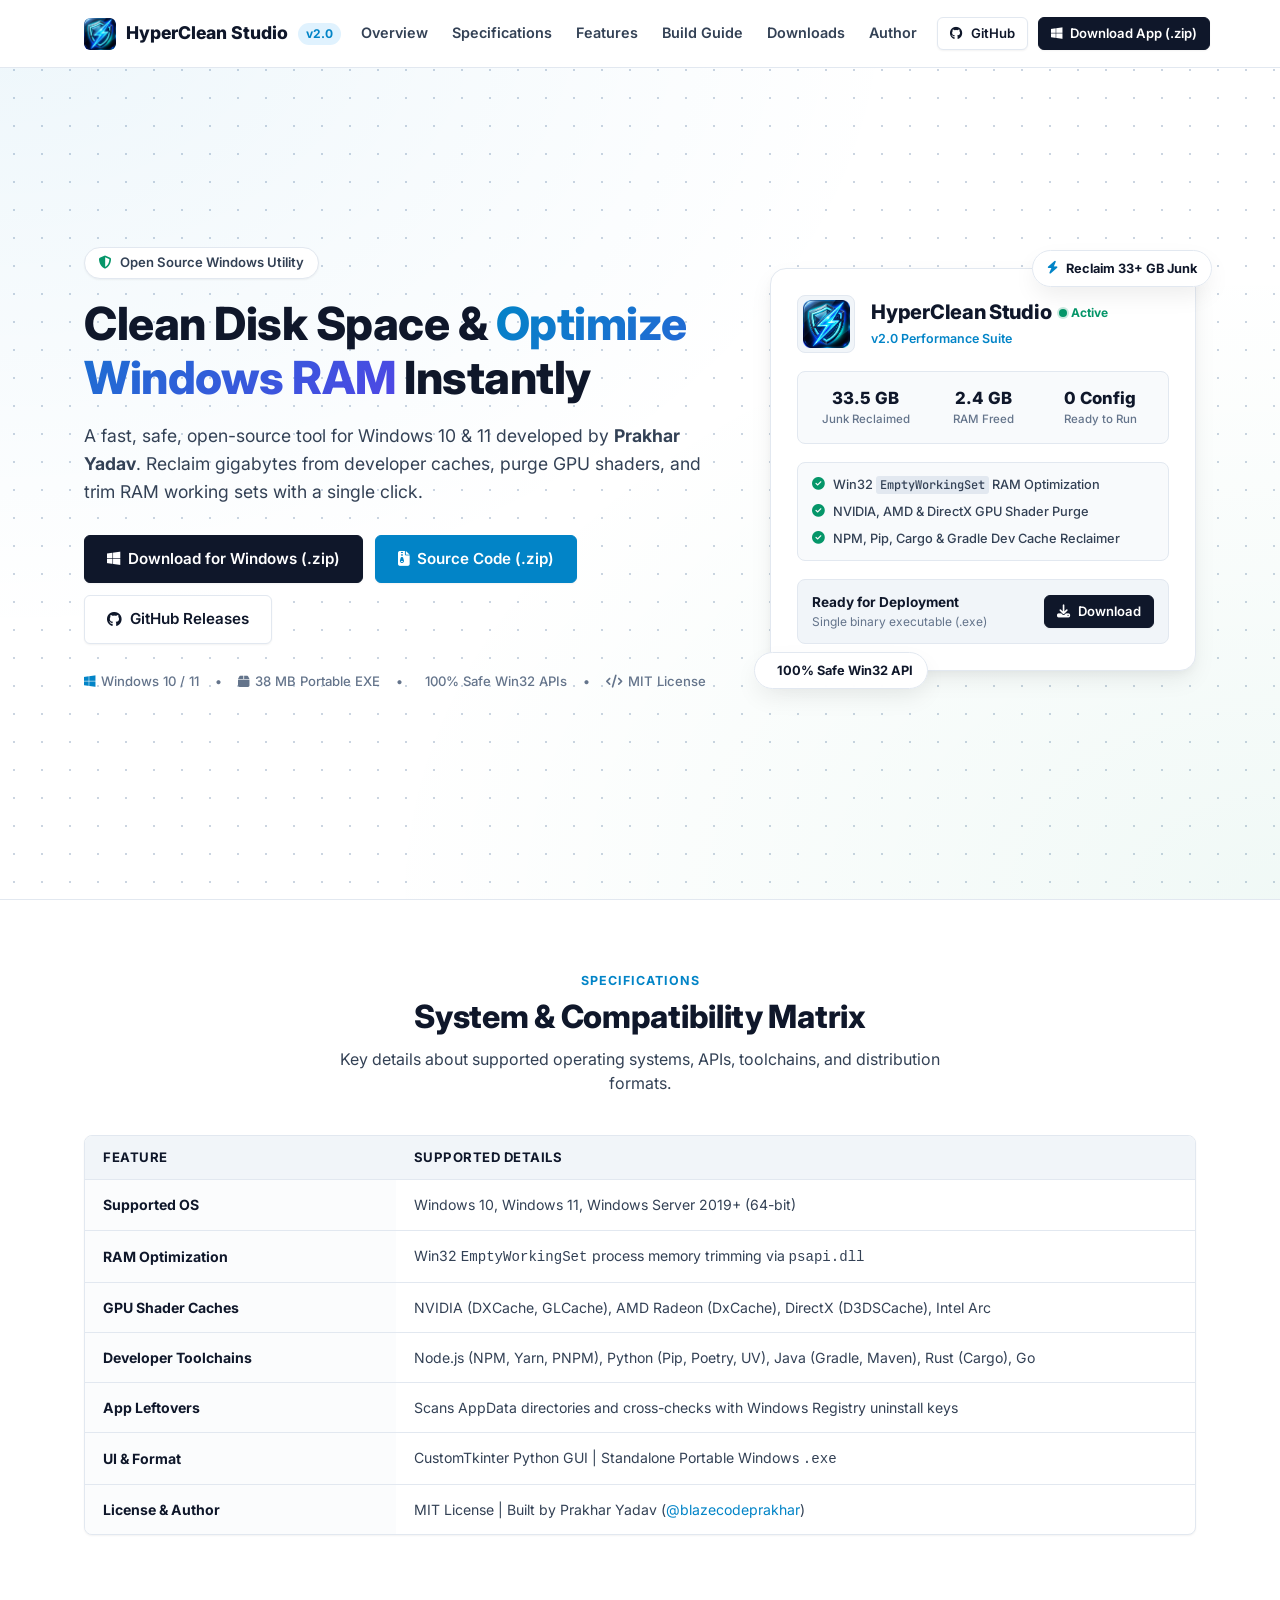
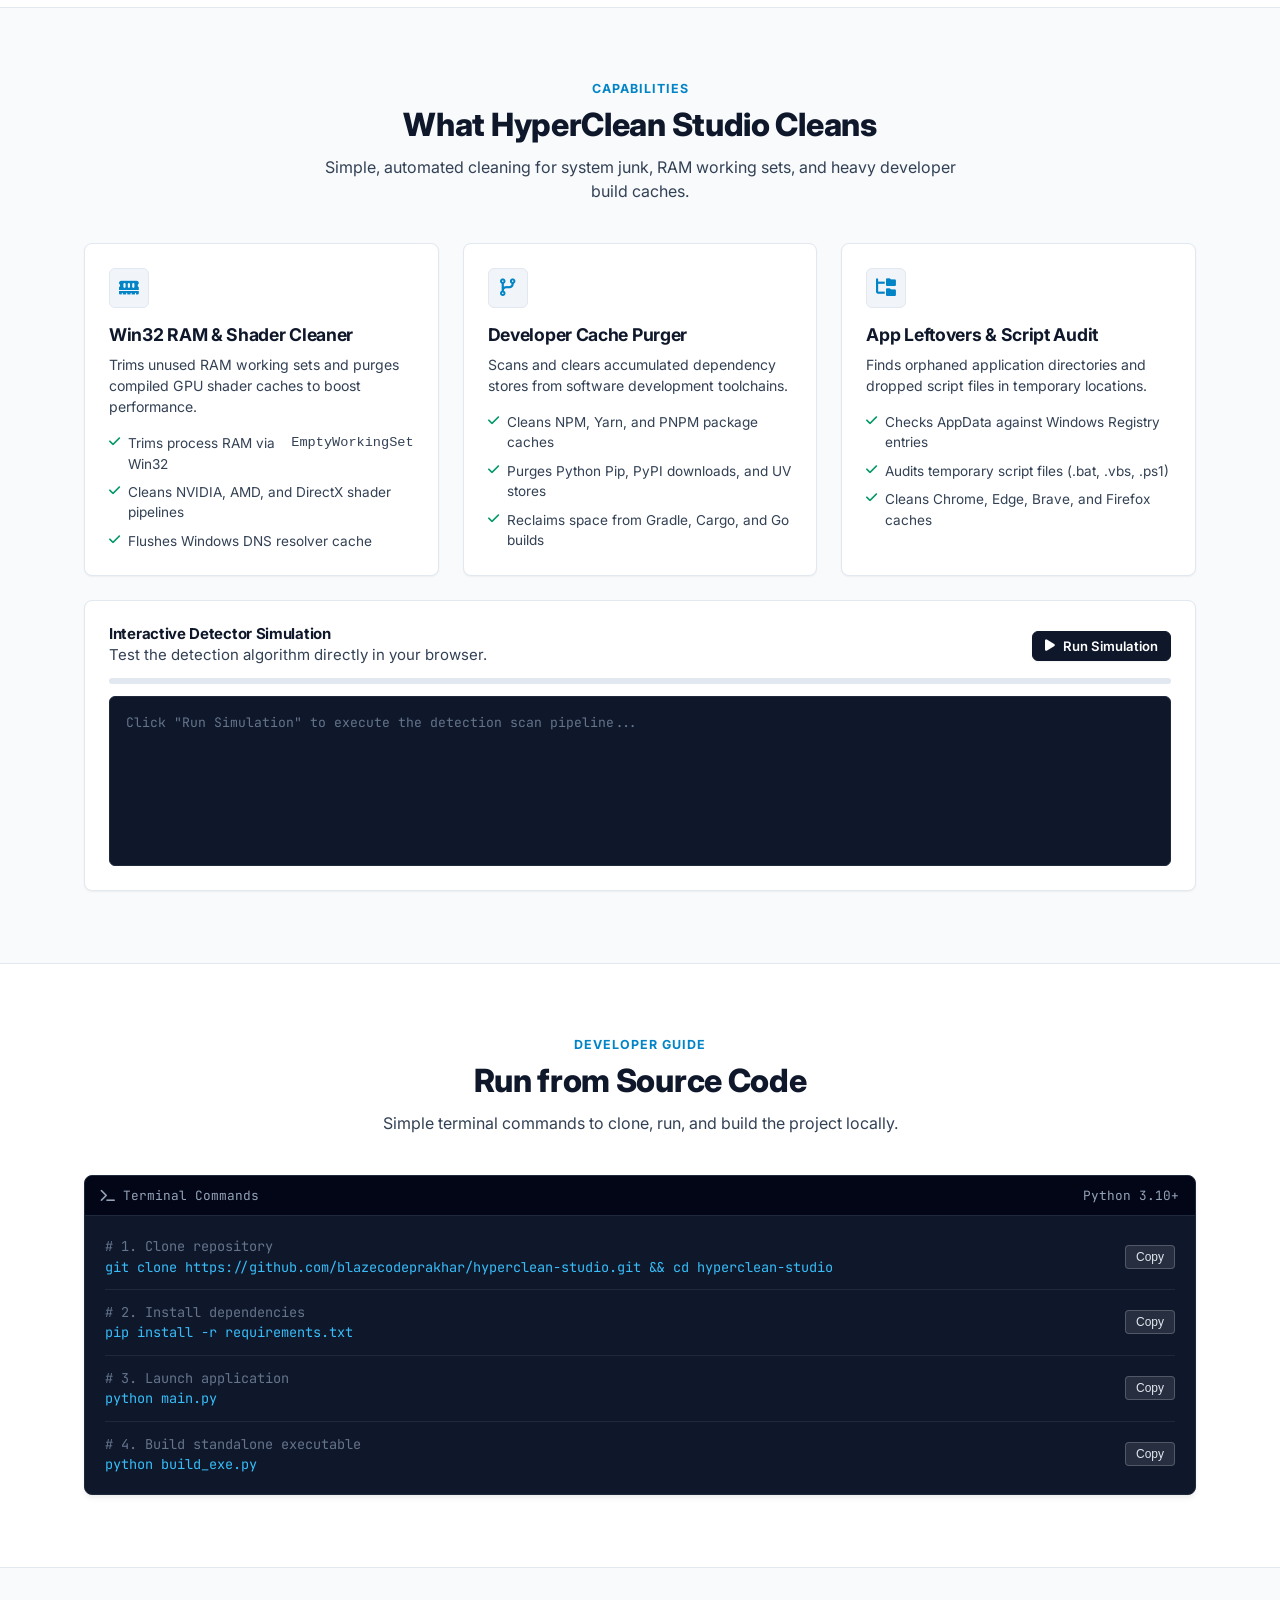
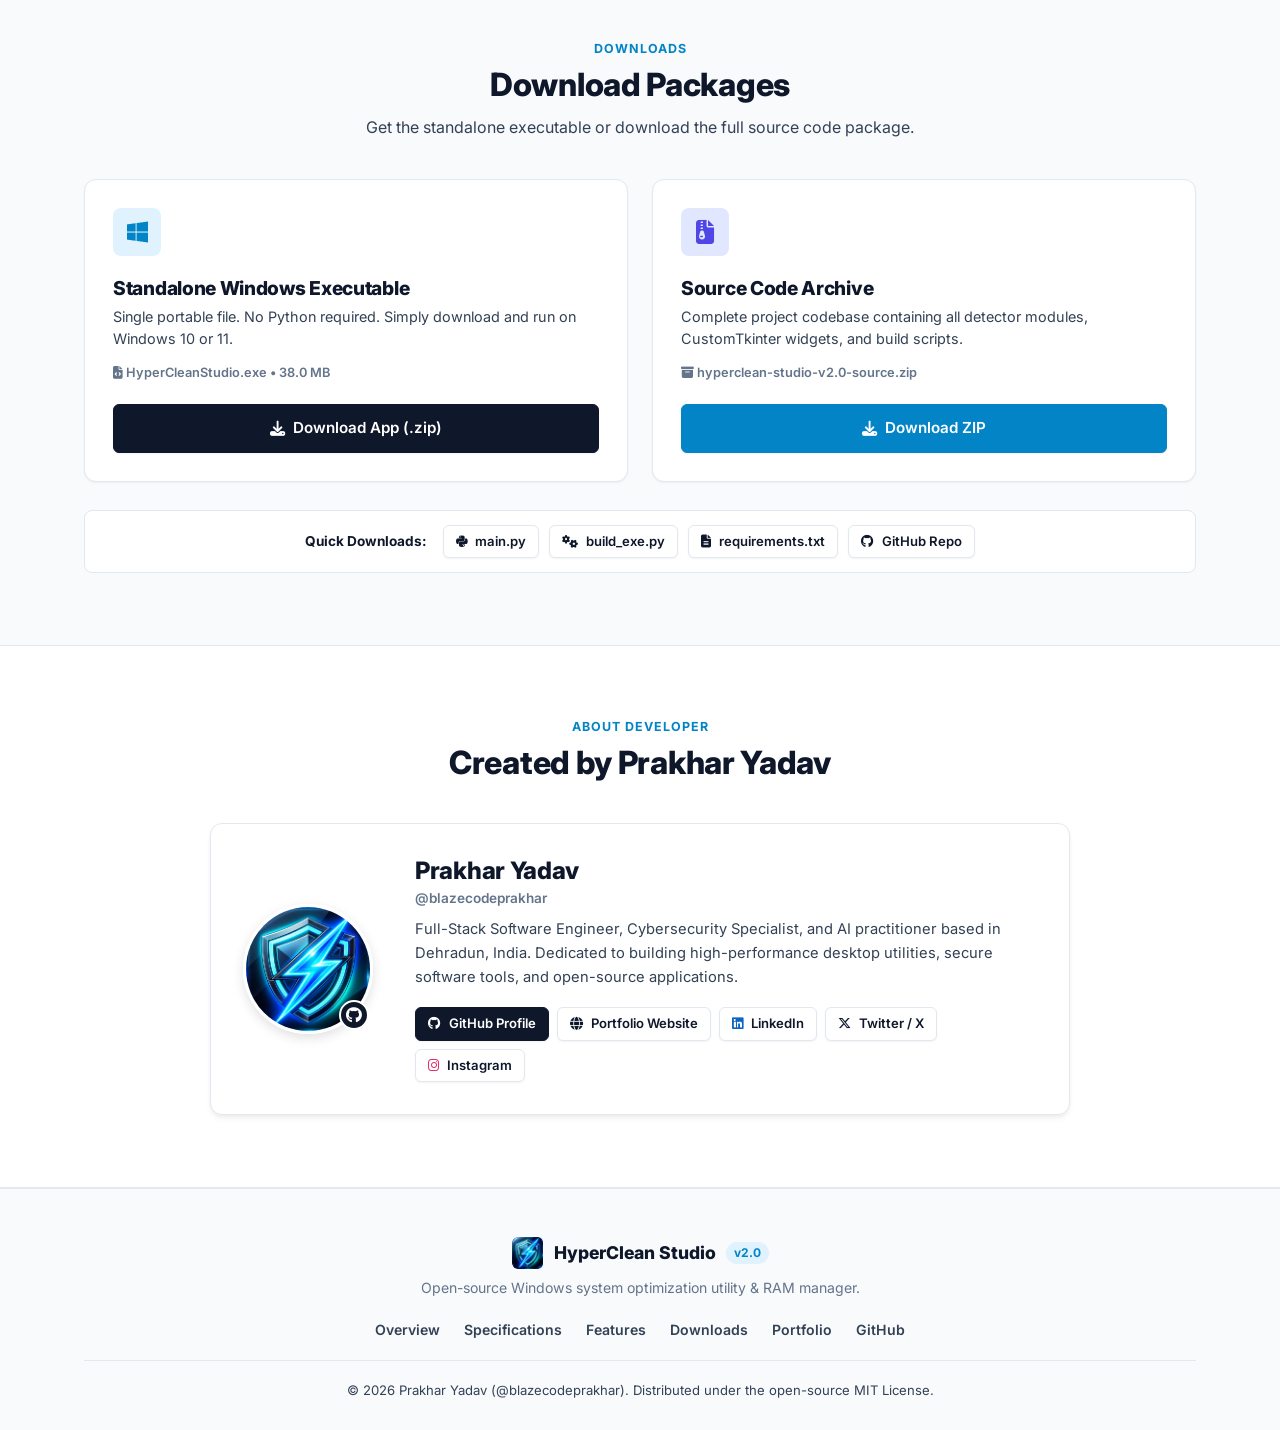
==== index.html @ 759f894e "fix: enable immediate download for all download buttons" ====
<!DOCTYPE html>
<html lang="en">
<head>
  <meta charset="UTF-8">
  <meta name="viewport" content="width=device-width, initial-scale=1.0">
  
  <!-- Primary SEO Tags -->
  <title>HyperClean Studio v2.0 | Free Open Source Windows Cleaner & RAM Optimizer</title>
  <meta name="title" content="HyperClean Studio v2.0 | Free Open Source Windows Cleaner & RAM Optimizer">
  <meta name="description" content="HyperClean Studio v2.0 is a free open-source Windows disk cleanup utility and RAM manager created by Prakhar Yadav (@blazecodeprakhar). Reclaim gigabytes from developer caches, purge GPU shader pipelines, and trim RAM working sets.">
  <meta name="keywords" content="hyperclean studio, windows cleaner, ram optimizer, disk cleanup, dev cache cleaner, npm cache clean, shader cache purge, win32 emptyworkingset, prakhar yadav, blazecodeprakhar, open source windows cleaner, customtkinter python, performance suite">
  <meta name="author" content="Prakhar Yadav (blazecodeprakhar)">
  <meta name="robots" content="index, follow, max-image-preview:large, max-snippet:-1, max-video-preview:-1">
  <link rel="canonical" href="https://blazecodeprakhar.github.io/hyperclean-studio/">

  <!-- Open Graph / Social Sharing -->
  <meta property="og:type" content="website">
  <meta property="og:url" content="https://blazecodeprakhar.github.io/hyperclean-studio/">
  <meta property="og:title" content="HyperClean Studio v2.0 | Free Open Source Windows Cleaner & RAM Optimizer">
  <meta property="og:description" content="Reclaim gigabytes of disk space from developer caches, purge GPU shader pipelines, and trim Windows RAM working sets instantly with HyperClean Studio by Prakhar Yadav.">
  <meta property="og:image" content="app_icon.png">
  <meta property="og:site_name" content="HyperClean Studio">

  <!-- Twitter / X Meta Tags -->
  <meta name="twitter:card" content="summary_large_image">
  <meta name="twitter:url" content="https://blazecodeprakhar.github.io/hyperclean-studio/">
  <meta name="twitter:title" content="HyperClean Studio v2.0 | Free Open Source Windows Cleaner & RAM Optimizer">
  <meta name="twitter:description" content="Reclaim gigabytes of disk space from developer caches, purge GPU shader pipelines, and trim Windows RAM working sets instantly.">
  <meta name="twitter:image" content="app_icon.png">
  <meta name="twitter:creator" content="@iitzprakhar">

  <!-- Favicon -->
  <link rel="icon" type="image/png" href="app_icon.png">
  <link rel="apple-touch-icon" href="app_icon.png">
  
  <!-- Typography & Icons -->
  <link rel="stylesheet" href="styles.css">
  <link rel="stylesheet" href="https://cdnjs.cloudflare.com/ajax/libs/font-awesome/6.4.0/css/all.min.css">

  <!-- Schema.org JSON-LD Structured Data for Google Rich Snippets -->
  <script type="application/ld+json">
  {
    "@context": "https://schema.org",
    "@type": "SoftwareApplication",
    "name": "HyperClean Studio",
    "operatingSystem": "Windows 10, Windows 11",
    "applicationCategory": "UtilitiesApplication",
    "softwareVersion": "2.0",
    "description": "HyperClean Studio v2.0 is an open-source Windows disk cleaner and RAM manager created by Prakhar Yadav (blazecodeprakhar). Reclaim disk space from developer caches, RAM working sets, GPU shader pipelines, and leftover files.",
    "offers": {
      "@type": "Offer",
      "price": "0.00",
      "priceCurrency": "USD"
    },
    "author": {
      "@type": "Person",
      "name": "Prakhar Yadav",
      "alternateName": "blazecodeprakhar",
      "url": "https://blazecodeprakhar.netlify.app",
      "sameAs": [
        "https://github.com/blazecodeprakhar",
        "https://www.linkedin.com/in/prakhar-yadav096/",
        "https://x.com/iitzprakhar"
      ]
    },
    "downloadUrl": "https://github.com/blazecodeprakhar/hyperclean-studio",
    "license": "https://opensource.org/licenses/MIT"
  }
  </script>
</head>
<body>

  <!-- Navigation Bar -->
  <header class="navbar">
    <div class="container navbar-container">
      <a href="#" class="brand-logo" aria-label="HyperClean Studio Homepage">
        <img src="app_icon.png" alt="HyperClean Icon" class="brand-icon-img">
        <span class="brand-title">HyperClean Studio</span>
        <span class="brand-version">v2.0</span>
      </a>

      <nav class="nav-menu">
        <ul class="nav-links">
          <li><a href="#overview">Overview</a></li>
          <li><a href="#specifications">Specifications</a></li>
          <li><a href="#features">Features</a></li>
          <li><a href="#cli">Build Guide</a></li>
          <li><a href="#downloads">Downloads</a></li>
          <li><a href="#author">Author</a></li>
        </ul>
      </nav>

      <div class="nav-actions">
        <a href="https://github.com/blazecodeprakhar/hyperclean-studio" target="_blank" class="btn btn-secondary btn-sm" aria-label="View on GitHub">
          <i class="fa-brands fa-github"></i> GitHub
        </a>
        <a href="HyperCleanStudio-v2.0.zip" download="HyperCleanStudio-v2.0.zip" class="btn btn-primary btn-sm download-exe-trigger" aria-label="Download Windows Executable ZIP">
          <i class="fa-brands fa-windows"></i> Download App (.zip)
        </a>
      </div>
    </div>
  </header>

  <!-- Full Screen Hero Section -->
  <main>
    <section class="hero" id="overview">
      <div class="container">
        <div class="hero-grid">
          <!-- Hero Content -->
          <div class="hero-content">
            <div class="hero-badge">
              <i class="fa-solid fa-shield-halved" style="color: var(--accent-emerald);"></i> Open Source Windows Utility
            </div>

            <h1 class="hero-title">
              Clean Disk Space & <span class="gradient-text">Optimize Windows RAM</span> Instantly
            </h1>

            <p class="hero-subtitle">
              A fast, safe, open-source tool for Windows 10 & 11 developed by <strong>Prakhar Yadav</strong>. Reclaim gigabytes from developer caches, purge GPU shaders, and trim RAM working sets with a single click.
            </p>

            <!-- Download Action Buttons -->
            <div class="hero-actions">
              <a href="HyperCleanStudio-v2.0.zip" download="HyperCleanStudio-v2.0.zip" class="btn btn-primary btn-lg download-exe-trigger" aria-label="Download Windows App Package ZIP">
                <i class="fa-brands fa-windows"></i> Download for Windows (.zip)
              </a>

              <a href="hyperclean-studio-v2.0-source.zip" download="hyperclean-studio-v2.0-source.zip" class="btn btn-blue btn-lg download-zip-trigger" aria-label="Download Source Code ZIP">
                <i class="fa-solid fa-file-zipper"></i> Source Code (.zip)
              </a>

              <a href="https://github.com/blazecodeprakhar/hyperclean-studio/releases" target="_blank" class="btn btn-secondary btn-lg" aria-label="GitHub Releases">
                <i class="fa-brands fa-github"></i> GitHub Releases
              </a>
            </div>

            <!-- Specs Summary -->
            <div class="hero-specs-row">
              <span><i class="fa-brands fa-windows" style="color: var(--accent-blue);"></i> Windows 10 / 11</span>
              <span>•</span>
              <span><i class="fa-solid fa-box"></i> 38 MB Portable EXE</span>
              <span>•</span>
              <span><i class="fa-solid fa-shield-check" style="color: var(--accent-emerald);"></i> 100% Safe Win32 APIs</span>
              <span>•</span>
              <span><i class="fa-solid fa-code"></i> MIT License</span>
            </div>
          </div>

          <!-- Hero App Card Showcase -->
          <div class="hero-visual">
            <div class="hero-card-wrapper">
              <!-- Floating Badges -->
              <div class="hero-floating-badge float-1">
                <i class="fa-solid fa-bolt" style="color: var(--accent-blue);"></i> Reclaim 33+ GB Junk
              </div>
              <div class="hero-floating-badge float-2">
                <i class="fa-solid fa-shield-check" style="color: var(--accent-emerald);"></i> 100% Safe Win32 API
              </div>

              <div class="hero-card">
                <div class="hero-card-top">
                  <img src="app_icon.png" alt="HyperClean Studio App Logo" class="hero-app-icon">
                  <div>
                    <div style="display: flex; align-items: center; gap: 8px;">
                      <h3 class="hero-app-name">HyperClean Studio</h3>
                      <span class="hero-app-status"><span class="status-dot"></span> Active</span>
                    </div>
                    <span class="hero-app-version">v2.0 Performance Suite</span>
                  </div>
                </div>

                <div class="hero-stats-grid">
                  <div class="stat-box">
                    <span class="stat-num">33.5 GB</span>
                    <span class="stat-lbl">Junk Reclaimed</span>
                  </div>
                  <div class="stat-box">
                    <span class="stat-num">2.4 GB</span>
                    <span class="stat-lbl">RAM Freed</span>
                  </div>
                  <div class="stat-box">
                    <span class="stat-num">0 Config</span>
                    <span class="stat-lbl">Ready to Run</span>
                  </div>
                </div>

                <div class="hero-card-features">
                  <div class="card-feat-item">
                    <i class="fa-solid fa-circle-check" style="color: var(--accent-emerald);"></i>
                    <span>Win32 <code>EmptyWorkingSet</code> RAM Optimization</span>
                  </div>
                  <div class="card-feat-item">
                    <i class="fa-solid fa-circle-check" style="color: var(--accent-emerald);"></i>
                    <span>NVIDIA, AMD & DirectX GPU Shader Purge</span>
                  </div>
                  <div class="card-feat-item">
                    <i class="fa-solid fa-circle-check" style="color: var(--accent-emerald);"></i>
                    <span>NPM, Pip, Cargo & Gradle Dev Cache Reclaimer</span>
                  </div>
                </div>

                <div class="hero-card-download">
                  <div>
                    <strong>Ready for Deployment</strong>
                    <p>Single binary executable (.exe)</p>
                  </div>
                  <a href="HyperCleanStudio-v2.0.zip" download="HyperCleanStudio-v2.0.zip" class="btn btn-primary btn-sm download-exe-trigger" aria-label="Download Executable ZIP">
                    <i class="fa-solid fa-download"></i> Download
                  </a>
                </div>
              </div>
            </div>
          </div>
        </div>
      </div>
    </section>

    <!-- Technical Specifications -->
    <section class="section" id="specifications">
      <div class="container">
        <div class="section-header text-center">
          <span class="section-tag">SPECIFICATIONS</span>
          <h2 class="section-title">System & Compatibility Matrix</h2>
          <p class="section-desc">Key details about supported operating systems, APIs, toolchains, and distribution formats.</p>
        </div>

        <div class="spec-table-box">
          <table class="spec-table">
            <thead>
              <tr>
                <th scope="col">Feature</th>
                <th scope="col">Supported Details</th>
              </tr>
            </thead>
            <tbody>
              <tr>
                <td>Supported OS</td>
                <td>Windows 10, Windows 11, Windows Server 2019+ (64-bit)</td>
              </tr>
              <tr>
                <td>RAM Optimization</td>
                <td>Win32 <code>EmptyWorkingSet</code> process memory trimming via <code>psapi.dll</code></td>
              </tr>
              <tr>
                <td>GPU Shader Caches</td>
                <td>NVIDIA (DXCache, GLCache), AMD Radeon (DxCache), DirectX (D3DSCache), Intel Arc</td>
              </tr>
              <tr>
                <td>Developer Toolchains</td>
                <td>Node.js (NPM, Yarn, PNPM), Python (Pip, Poetry, UV), Java (Gradle, Maven), Rust (Cargo), Go</td>
              </tr>
              <tr>
                <td>App Leftovers</td>
                <td>Scans AppData directories and cross-checks with Windows Registry uninstall keys</td>
              </tr>
              <tr>
                <td>UI & Format</td>
                <td>CustomTkinter Python GUI | Standalone Portable Windows <code>.exe</code></td>
              </tr>
              <tr>
                <td>License & Author</td>
                <td>MIT License | Built by Prakhar Yadav (<a href="https://github.com/blazecodeprakhar" target="_blank" style="color: var(--accent-blue);">@blazecodeprakhar</a>)</td>
              </tr>
            </tbody>
          </table>
        </div>
      </div>
    </section>

    <!-- Features Grid Section -->
    <section class="section section-alt" id="features">
      <div class="container">
        <div class="section-header text-center">
          <span class="section-tag">CAPABILITIES</span>
          <h2 class="section-title">What HyperClean Studio Cleans</h2>
          <p class="section-desc">Simple, automated cleaning for system junk, RAM working sets, and heavy developer build caches.</p>
        </div>

        <div class="features-grid">
          <!-- Feature 1 -->
          <article class="feature-card">
            <div class="feature-icon"><i class="fa-solid fa-memory"></i></div>
            <h3>Win32 RAM & Shader Cleaner</h3>
            <p>Trims unused RAM working sets and purges compiled GPU shader caches to boost performance.</p>
            <ul class="feature-list">
              <li><i class="fa-solid fa-check"></i> Trims process RAM via Win32 <code>EmptyWorkingSet</code></li>
              <li><i class="fa-solid fa-check"></i> Cleans NVIDIA, AMD, and DirectX shader pipelines</li>
              <li><i class="fa-solid fa-check"></i> Flushes Windows DNS resolver cache</li>
            </ul>
          </article>

          <!-- Feature 2 -->
          <article class="feature-card">
            <div class="feature-icon"><i class="fa-solid fa-code-branch"></i></div>
            <h3>Developer Cache Purger</h3>
            <p>Scans and clears accumulated dependency stores from software development toolchains.</p>
            <ul class="feature-list">
              <li><i class="fa-solid fa-check"></i> Cleans NPM, Yarn, and PNPM package caches</li>
              <li><i class="fa-solid fa-check"></i> Purges Python Pip, PyPI downloads, and UV stores</li>
              <li><i class="fa-solid fa-check"></i> Reclaims space from Gradle, Cargo, and Go builds</li>
            </ul>
          </article>

          <!-- Feature 3 -->
          <article class="feature-card">
            <div class="feature-icon"><i class="fa-solid fa-folder-tree"></i></div>
            <h3>App Leftovers & Script Audit</h3>
            <p>Finds orphaned application directories and dropped script files in temporary locations.</p>
            <ul class="feature-list">
              <li><i class="fa-solid fa-check"></i> Checks AppData against Windows Registry entries</li>
              <li><i class="fa-solid fa-check"></i> Audits temporary script files (.bat, .vbs, .ps1)</li>
              <li><i class="fa-solid fa-check"></i> Cleans Chrome, Edge, Brave, and Firefox caches</li>
            </ul>
          </article>
        </div>

        <!-- Simulation Scan Box -->
        <div class="demo-box">
          <div class="demo-top">
            <div>
              <h4>Interactive Detector Simulation</h4>
              <p>Test the detection algorithm directly in your browser.</p>
            </div>
            <button class="btn btn-primary btn-sm" id="start-demo-btn" aria-label="Run Simulation">
              <i class="fa-solid fa-play"></i> Run Simulation
            </button>
          </div>

          <div class="progress-bar">
            <div class="progress-fill" id="demo-progress-fill"></div>
          </div>

          <div class="demo-terminal" id="demo-terminal">
            <div style="color: #64748b;">Click "Run Simulation" to execute the detection scan pipeline...</div>
          </div>
        </div>
      </div>
    </section>

    <!-- Build & Developer Guide -->
    <section class="section" id="cli">
      <div class="container">
        <div class="section-header text-center">
          <span class="section-tag">DEVELOPER GUIDE</span>
          <h2 class="section-title">Run from Source Code</h2>
          <p class="section-desc">Simple terminal commands to clone, run, and build the project locally.</p>
        </div>

        <div class="cli-box">
          <div class="cli-header">
            <span><i class="fa-solid fa-terminal"></i> Terminal Commands</span>
            <span>Python 3.10+</span>
          </div>
          <div class="cli-body">
            <div class="cli-line">
              <span><span class="cli-comment"># 1. Clone repository</span><br><span class="cli-cmd">git clone https://github.com/blazecodeprakhar/hyperclean-studio.git && cd hyperclean-studio</span></span>
              <button class="copy-btn" onclick="copyCode('git clone https://github.com/blazecodeprakhar/hyperclean-studio.git && cd hyperclean-studio', this)">Copy</button>
            </div>
            <div class="cli-divider"></div>
            <div class="cli-line">
              <span><span class="cli-comment"># 2. Install dependencies</span><br><span class="cli-cmd">pip install -r requirements.txt</span></span>
              <button class="copy-btn" onclick="copyCode('pip install -r requirements.txt', this)">Copy</button>
            </div>
            <div class="cli-divider"></div>
            <div class="cli-line">
              <span><span class="cli-comment"># 3. Launch application</span><br><span class="cli-cmd">python main.py</span></span>
              <button class="copy-btn" onclick="copyCode('python main.py', this)">Copy</button>
            </div>
            <div class="cli-divider"></div>
            <div class="cli-line">
              <span><span class="cli-comment"># 4. Build standalone executable</span><br><span class="cli-cmd">python build_exe.py</span></span>
              <button class="copy-btn" onclick="copyCode('python build_exe.py', this)">Copy</button>
            </div>
          </div>
        </div>
      </div>
    </section>

    <!-- Simplified Distribution / Downloads Section -->
    <section class="section section-alt" id="downloads">
      <div class="container">
        <div class="section-header text-center">
          <span class="section-tag">DOWNLOADS</span>
          <h2 class="section-title">Download Packages</h2>
          <p class="section-desc">Get the standalone executable or download the full source code package.</p>
        </div>

        <!-- Main Featured Downloads -->
        <div class="download-primary-grid">
          <!-- Executable Card -->
          <div class="download-main-card">
            <div class="dl-icon"><i class="fa-brands fa-windows"></i></div>
            <div class="dl-details">
              <h3>Standalone Windows Executable</h3>
              <p>Single portable file. No Python required. Simply download and run on Windows 10 or 11.</p>
              <span class="dl-meta"><i class="fa-solid fa-file-code"></i> HyperCleanStudio.exe • 38.0 MB</span>
            </div>
            <a href="HyperCleanStudio-v2.0.zip" download="HyperCleanStudio-v2.0.zip" class="btn btn-primary btn-lg download-exe-trigger" aria-label="Download Windows Executable ZIP">
              <i class="fa-solid fa-download"></i> Download App (.zip)
            </a>
          </div>

          <!-- Source Code Card -->
          <div class="download-main-card">
            <div class="dl-icon dl-icon-zip"><i class="fa-solid fa-file-zipper"></i></div>
            <div class="dl-details">
              <h3>Source Code Archive</h3>
              <p>Complete project codebase containing all detector modules, CustomTkinter widgets, and build scripts.</p>
              <span class="dl-meta"><i class="fa-solid fa-box-archive"></i> hyperclean-studio-v2.0-source.zip</span>
            </div>
            <a href="hyperclean-studio-v2.0-source.zip" download="hyperclean-studio-v2.0-source.zip" class="btn btn-blue btn-lg download-zip-trigger" aria-label="Download Source ZIP">
              <i class="fa-solid fa-download"></i> Download ZIP
            </a>
          </div>
        </div>

        <!-- Quick Resources Bar -->
        <div class="quick-resources-bar">
          <span class="quick-title">Quick Downloads:</span>
          <a href="main.py" download="main.py" class="btn btn-secondary btn-sm"><i class="fa-brands fa-python"></i> main.py</a>
          <a href="build_exe.py" download="build_exe.py" class="btn btn-secondary btn-sm"><i class="fa-solid fa-gears"></i> build_exe.py</a>
          <a href="requirements.txt" download="requirements.txt" class="btn btn-secondary btn-sm"><i class="fa-solid fa-file-lines"></i> requirements.txt</a>
          <a href="https://github.com/blazecodeprakhar/hyperclean-studio" target="_blank" class="btn btn-secondary btn-sm"><i class="fa-brands fa-github"></i> GitHub Repo</a>
        </div>
      </div>
    </section>

    <!-- Author Profile Section -->
    <section class="section" id="author">
      <div class="container">
        <div class="section-header text-center">
          <span class="section-tag">ABOUT DEVELOPER</span>
          <h2 class="section-title">Created by Prakhar Yadav</h2>
        </div>

        <div class="author-card">
          <div class="author-avatar-wrapper">
            <img src="https://github.com/blazecodeprakhar.png" alt="Prakhar Yadav GitHub Avatar Profile" class="author-avatar" onerror="this.src='app_icon.png'">
            <span class="author-github-badge" title="Active GitHub Profile"><i class="fa-brands fa-github"></i></span>
          </div>

          <div class="author-info">
            <h3 class="author-name">Prakhar Yadav</h3>
            <div class="author-handle">@blazecodeprakhar</div>
            <p class="author-bio">
              Full-Stack Software Engineer, Cybersecurity Specialist, and AI practitioner based in Dehradun, India. Dedicated to building high-performance desktop utilities, secure software tools, and open-source applications.
            </p>

            <div class="author-socials">
              <a href="https://github.com/blazecodeprakhar" target="_blank" class="btn btn-primary btn-sm" aria-label="GitHub Profile">
                <i class="fa-brands fa-github"></i> GitHub Profile
              </a>
              <a href="https://blazecodeprakhar.netlify.app" target="_blank" class="btn btn-secondary btn-sm" aria-label="Portfolio Website">
                <i class="fa-solid fa-globe"></i> Portfolio Website
              </a>
              <a href="https://www.linkedin.com/in/prakhar-yadav096/" target="_blank" class="btn btn-secondary btn-sm" aria-label="LinkedIn Profile">
                <i class="fa-brands fa-linkedin" style="color: #0a66c2;"></i> LinkedIn
              </a>
              <a href="https://x.com/iitzprakhar" target="_blank" class="btn btn-secondary btn-sm" aria-label="Twitter X Profile">
                <i class="fa-brands fa-x-twitter"></i> Twitter / X
              </a>
              <a href="https://www.instagram.com/iitzprakhar/" target="_blank" class="btn btn-secondary btn-sm" aria-label="Instagram Profile">
                <i class="fa-brands fa-instagram" style="color: #e1306c;"></i> Instagram
              </a>
            </div>
          </div>
        </div>
      </div>
    </section>
  </main>

  <!-- Professional Footer -->
  <footer class="footer">
    <div class="container footer-container">
      <div class="footer-top">
        <a href="#" class="brand-logo" aria-label="HyperClean Studio Footer Logo">
          <img src="app_icon.png" alt="HyperClean Icon" class="brand-icon-img">
          <span class="brand-title">HyperClean Studio</span>
          <span class="brand-version">v2.0</span>
        </a>
        <p class="footer-desc">Open-source Windows system optimization utility & RAM manager.</p>
      </div>

      <nav class="footer-nav" aria-label="Footer Navigation">
        <a href="#overview">Overview</a>
        <a href="#specifications">Specifications</a>
        <a href="#features">Features</a>
        <a href="#downloads">Downloads</a>
        <a href="https://blazecodeprakhar.netlify.app" target="_blank">Portfolio</a>
        <a href="https://github.com/blazecodeprakhar" target="_blank">GitHub</a>
      </nav>

      <div class="footer-bottom">
        <p>© 2026 Prakhar Yadav (@blazecodeprakhar). Distributed under the open-source MIT License.</p>
      </div>
    </div>
  </footer>

  <script src="script.js"></script>
</body>
</html>
---- styles.css ----
/* HyperClean Studio v2.0 - Formal Enterprise Software Pure Light Mode Stylesheet */
@import url('https://fonts.googleapis.com/css2?family=Inter:wght@400;500;600;700;800&family=JetBrains+Mono:wght@400;500;600&display=swap');

:root {
  /* Pure Light Mode Palette */
  --bg-body: #ffffff;
  --bg-alt: #f8fafc;
  --bg-card: #ffffff;
  --bg-subtle: #f1f5f9;
  
  --border-color: #e2e8f0;
  --border-dark: #cbd5e1;
  
  --text-primary: #0f172a;
  --text-secondary: #334155;
  --text-muted: #64748b;
  
  --accent-primary: #0f172a;
  --accent-blue: #0284c7;
  --accent-indigo: #4f46e5;
  --accent-emerald: #059669;
  
  --font-sans: 'Inter', -apple-system, BlinkMacSystemFont, "Segoe UI", Roboto, sans-serif;
  --font-mono: 'JetBrains Mono', Consolas, monospace;
  
  --radius-sm: 6px;
  --radius-md: 8px;
  --radius-lg: 12px;
  --radius-xl: 16px;
  
  --shadow-sm: 0 1px 2px 0 rgba(0, 0, 0, 0.05);
  --shadow-md: 0 4px 6px -1px rgba(0, 0, 0, 0.06), 0 2px 4px -1px rgba(0, 0, 0, 0.04);
  --shadow-lg: 0 10px 25px -3px rgba(0, 0, 0, 0.08), 0 4px 10px -2px rgba(0, 0, 0, 0.04);
}

/* Base resets */
* {
  box-sizing: border-box;
  margin: 0;
  padding: 0;
}

html {
  font-family: var(--font-sans);
  background-color: var(--bg-body);
  color: var(--text-primary);
  scroll-behavior: smooth;
  -webkit-font-smoothing: antialiased;
  -moz-osx-font-smoothing: grayscale;
}

body {
  min-height: 100vh;
  line-height: 1.5;
  font-size: 15px;
  background-color: var(--bg-body);
  color: var(--text-primary);
}

/* Typography */
h1, h2, h3, h4, h5 {
  color: var(--text-primary);
  font-weight: 700;
  letter-spacing: -0.3px;
  line-height: 1.25;
}

p {
  color: var(--text-secondary);
}

a {
  color: inherit;
  text-decoration: none;
}

.gradient-text {
  background: linear-gradient(135deg, #0284c7 0%, #4f46e5 100%);
  -webkit-background-clip: text;
  -webkit-text-fill-color: transparent;
}

.container {
  max-width: 1160px;
  margin: 0 auto;
  padding: 0 24px;
}

/* Single-Line Navigation Bar */
.navbar {
  position: fixed;
  top: 0;
  left: 0;
  right: 0;
  z-index: 1000;
  height: 68px;
  background: rgba(255, 255, 255, 0.96);
  backdrop-filter: blur(12px);
  -webkit-backdrop-filter: blur(12px);
  border-bottom: 1px solid var(--border-color);
  display: flex;
  align-items: center;
}

.navbar-container {
  width: 100%;
  display: flex;
  align-items: center;
  justify-content: space-between;
  gap: 20px;
  flex-wrap: nowrap;
}

.brand-logo {
  display: flex;
  align-items: center;
  gap: 10px;
  text-decoration: none;
  white-space: nowrap;
  flex-shrink: 0;
}

.brand-icon-img {
  width: 32px;
  height: 32px;
  object-fit: contain;
  border-radius: var(--radius-sm);
  flex-shrink: 0;
}

.brand-title {
  font-size: 1.1rem;
  font-weight: 800;
  color: var(--text-primary);
  white-space: nowrap;
}

.brand-version {
  font-size: 0.75rem;
  font-weight: 700;
  color: var(--accent-blue);
  background: #e0f2fe;
  padding: 2px 8px;
  border-radius: 20px;
  white-space: nowrap;
}

.nav-menu {
  display: flex;
  align-items: center;
  white-space: nowrap;
}

.nav-links {
  display: flex;
  align-items: center;
  gap: 24px;
  list-style: none;
  margin: 0;
  padding: 0;
  white-space: nowrap;
}

.nav-links li {
  white-space: nowrap;
}

.nav-links a {
  font-size: 0.9rem;
  font-weight: 600;
  color: var(--text-secondary);
  text-decoration: none;
  white-space: nowrap;
  transition: color 0.2s ease;
}

.nav-links a:hover {
  color: var(--accent-blue);
}

.nav-actions {
  display: flex;
  align-items: center;
  gap: 10px;
  white-space: nowrap;
  flex-shrink: 0;
}

/* Buttons */
.btn {
  display: inline-flex;
  align-items: center;
  justify-content: center;
  gap: 8px;
  padding: 9px 18px;
  font-family: var(--font-sans);
  font-size: 0.88rem;
  font-weight: 600;
  border-radius: var(--radius-sm);
  border: 1px solid transparent;
  cursor: pointer;
  transition: all 0.15s ease;
  text-decoration: none;
  white-space: nowrap;
}

.btn-primary {
  background: var(--accent-primary);
  color: #ffffff;
  border: 1px solid var(--accent-primary);
  box-shadow: var(--shadow-sm);
}

.btn-primary:hover {
  background: #1e293b;
  border-color: #1e293b;
  transform: translateY(-1px);
}

.btn-blue {
  background: var(--accent-blue);
  color: #ffffff;
  border: 1px solid var(--accent-blue);
  box-shadow: var(--shadow-sm);
}

.btn-blue:hover {
  background: #0369a1;
  border-color: #0369a1;
  transform: translateY(-1px);
}

.btn-secondary {
  background: #ffffff;
  color: var(--text-primary);
  border: 1px solid var(--border-color);
  box-shadow: var(--shadow-sm);
}

.btn-secondary:hover {
  background: var(--bg-subtle);
  border-color: var(--border-dark);
  color: var(--text-primary);
}

.btn-sm {
  padding: 6px 12px;
  font-size: 0.82rem;
}

.btn-lg {
  padding: 12px 22px;
  font-size: 0.95rem;
}

/* Full Screen Hero Section */
.hero {
  min-height: 100vh;
  display: flex;
  align-items: center;
  padding: 90px 0 50px 0;
  background-color: #ffffff;
  background-image: 
    radial-gradient(at 0% 0%, rgba(2, 132, 199, 0.07) 0px, transparent 50%),
    radial-gradient(at 100% 100%, rgba(5, 150, 105, 0.06) 0px, transparent 50%),
    radial-gradient(#cbd5e1 1px, transparent 1px);
  background-size: 100% 100%, 100% 100%, 28px 28px;
  border-bottom: 1px solid var(--border-color);
  position: relative;
}

.hero-grid {
  display: grid;
  grid-template-columns: 1.2fr 0.8fr;
  gap: 48px;
  align-items: center;
  width: 100%;
}

.hero-content {
  text-align: left;
}

.hero-badge {
  display: inline-flex;
  align-items: center;
  gap: 8px;
  padding: 5px 14px;
  background: #ffffff;
  border: 1px solid var(--border-color);
  border-radius: 20px;
  font-size: 0.82rem;
  font-weight: 600;
  color: var(--text-secondary);
  margin-bottom: 18px;
  box-shadow: var(--shadow-sm);
}

.hero-title {
  font-size: 2.85rem;
  font-weight: 800;
  letter-spacing: -0.5px;
  color: var(--text-primary);
  margin-bottom: 16px;
  line-height: 1.2;
}

.hero-subtitle {
  font-size: 1.1rem;
  color: var(--text-secondary);
  margin-bottom: 28px;
  font-weight: 400;
  line-height: 1.6;
}

.hero-actions {
  display: flex;
  align-items: center;
  gap: 12px;
  flex-wrap: wrap;
  margin-bottom: 28px;
}

.hero-specs-row {
  display: flex;
  align-items: center;
  gap: 16px;
  font-size: 0.82rem;
  color: var(--text-muted);
  font-weight: 500;
  flex-wrap: wrap;
}

.hero-specs-row span {
  display: flex;
  align-items: center;
  gap: 6px;
}

/* Hero Visual & Floating Badges */
.hero-visual {
  display: flex;
  justify-content: center;
}

.hero-card-wrapper {
  position: relative;
  width: 100%;
  max-width: 440px;
}

@keyframes float1 {
  0%, 100% { transform: translateY(0px); }
  50% { transform: translateY(-8px); }
}

@keyframes float2 {
  0%, 100% { transform: translateY(0px); }
  50% { transform: translateY(8px); }
}

.hero-floating-badge {
  position: absolute;
  background: rgba(255, 255, 255, 0.96);
  backdrop-filter: blur(8px);
  border: 1px solid var(--border-color);
  padding: 8px 14px;
  border-radius: 30px;
  font-size: 0.8rem;
  font-weight: 700;
  color: var(--text-primary);
  box-shadow: 0 10px 25px -3px rgba(0, 0, 0, 0.08);
  display: flex;
  align-items: center;
  gap: 8px;
  z-index: 10;
  white-space: nowrap;
}

.float-1 {
  top: -18px;
  right: -16px;
  animation: float1 4s ease-in-out infinite;
}

.float-2 {
  bottom: -18px;
  left: -16px;
  animation: float2 4s ease-in-out infinite;
}

.hero-card {
  width: 100%;
  background: var(--bg-card);
  border: 1px solid var(--border-color);
  border-radius: var(--radius-xl);
  padding: 26px;
  box-shadow: var(--shadow-lg);
  display: flex;
  flex-direction: column;
  gap: 18px;
  transition: transform 0.25s ease, box-shadow 0.25s ease;
}

.hero-card:hover {
  transform: translateY(-3px);
  box-shadow: 0 18px 36px -4px rgba(0, 0, 0, 0.1);
}

.hero-card-top {
  display: flex;
  align-items: center;
  gap: 16px;
}

.hero-app-icon {
  width: 58px;
  height: 58px;
  object-fit: contain;
  border-radius: var(--radius-md);
  padding: 4px;
  background: var(--bg-subtle);
  border: 1px solid var(--border-color);
}

.hero-app-name {
  font-size: 1.25rem;
  font-weight: 800;
  color: var(--text-primary);
  margin-bottom: 2px;
}

.status-dot {
  width: 8px;
  height: 8px;
  background-color: var(--accent-emerald);
  border-radius: 50%;
  display: inline-block;
  box-shadow: 0 0 0 2px rgba(5, 150, 105, 0.2);
}

.hero-app-status {
  font-size: 0.75rem;
  font-weight: 700;
  color: var(--accent-emerald);
  display: inline-flex;
  align-items: center;
  gap: 4px;
}

.hero-app-version {
  font-size: 0.78rem;
  font-weight: 600;
  color: var(--accent-blue);
}

.hero-stats-grid {
  display: grid;
  grid-template-columns: repeat(3, 1fr);
  gap: 10px;
  background: var(--bg-alt);
  padding: 14px;
  border-radius: var(--radius-md);
  border: 1px solid var(--border-color);
}

.stat-box {
  display: flex;
  flex-direction: column;
  align-items: center;
  text-align: center;
}

.stat-num {
  font-size: 1.05rem;
  font-weight: 800;
  color: var(--text-primary);
}

.stat-lbl {
  font-size: 0.72rem;
  font-weight: 500;
  color: var(--text-muted);
}

.hero-card-features {
  display: flex;
  flex-direction: column;
  gap: 8px;
  background: var(--bg-alt);
  padding: 12px 14px;
  border-radius: var(--radius-md);
  border: 1px solid var(--border-color);
}

.card-feat-item {
  font-size: 0.8rem;
  color: var(--text-secondary);
  display: flex;
  align-items: center;
  gap: 8px;
  font-weight: 500;
}

.card-feat-item code {
  font-family: var(--font-mono);
  font-size: 0.75rem;
  background: #e2e8f0;
  padding: 1px 4px;
  border-radius: 3px;
}

.hero-card-download {
  display: flex;
  align-items: center;
  justify-content: space-between;
  gap: 12px;
  background: var(--bg-subtle);
  border: 1px solid var(--border-color);
  border-radius: var(--radius-md);
  padding: 12px 14px;
}

.hero-card-download strong {
  font-size: 0.85rem;
  display: block;
  color: var(--text-primary);
}

.hero-card-download p {
  font-size: 0.75rem;
  color: var(--text-muted);
}

/* Sections */
.section {
  padding: 72px 0;
  border-bottom: 1px solid var(--border-color);
}

.section-alt {
  background-color: var(--bg-alt);
}

.section-header {
  margin-bottom: 40px;
}

.section-header.text-center {
  text-align: center;
}

.section-tag {
  font-size: 0.78rem;
  font-weight: 700;
  text-transform: uppercase;
  letter-spacing: 1px;
  color: var(--accent-blue);
  margin-bottom: 6px;
  display: block;
}

.section-title {
  font-size: 2rem;
  font-weight: 800;
  color: var(--text-primary);
  margin-bottom: 10px;
}

.section-desc {
  font-size: 1rem;
  color: var(--text-secondary);
  max-width: 640px;
}

.section-header.text-center .section-desc {
  margin: 0 auto;
}

/* Technical Specifications Table */
.spec-table-box {
  background: var(--bg-card);
  border: 1px solid var(--border-color);
  border-radius: var(--radius-md);
  box-shadow: var(--shadow-sm);
  overflow: hidden;
}

.spec-table {
  width: 100%;
  border-collapse: collapse;
  text-align: left;
  font-size: 0.88rem;
}

.spec-table th {
  background: var(--bg-subtle);
  color: var(--text-primary);
  font-weight: 700;
  padding: 12px 18px;
  border-bottom: 1px solid var(--border-color);
  font-size: 0.82rem;
  text-transform: uppercase;
  letter-spacing: 0.5px;
}

.spec-table td {
  padding: 14px 18px;
  border-bottom: 1px solid var(--border-color);
  color: var(--text-secondary);
}

.spec-table tr:last-child td {
  border-bottom: none;
}

.spec-table td:first-child {
  font-weight: 700;
  color: var(--text-primary);
  width: 28%;
  background: rgba(248, 250, 252, 0.6);
}

/* Feature Cards Grid */
.features-grid {
  display: grid;
  grid-template-columns: repeat(3, 1fr);
  gap: 24px;
}

.feature-card {
  background: var(--bg-card);
  border: 1px solid var(--border-color);
  border-radius: var(--radius-md);
  padding: 24px;
  box-shadow: var(--shadow-sm);
  transition: border-color 0.15s ease, box-shadow 0.15s ease, transform 0.15s ease;
}

.feature-card:hover {
  border-color: var(--border-dark);
  box-shadow: var(--shadow-md);
  transform: translateY(-2px);
}

.feature-icon {
  width: 40px;
  height: 40px;
  border-radius: var(--radius-sm);
  background: var(--bg-subtle);
  color: var(--accent-blue);
  display: flex;
  align-items: center;
  justify-content: center;
  font-size: 1.1rem;
  margin-bottom: 16px;
  border: 1px solid var(--border-color);
}

.feature-card h3 {
  font-size: 1.1rem;
  font-weight: 700;
  margin-bottom: 8px;
}

.feature-card p {
  font-size: 0.88rem;
  color: var(--text-secondary);
  margin-bottom: 16px;
}

.feature-list {
  list-style: none;
  display: flex;
  flex-direction: column;
  gap: 8px;
}

.feature-list li {
  font-size: 0.85rem;
  color: var(--text-secondary);
  display: flex;
  align-items: flex-start;
  gap: 8px;
}

.feature-list li i {
  color: var(--accent-emerald);
  margin-top: 3px;
  font-size: 0.8rem;
}

/* CLI & Developer Box */
.cli-box {
  background: #0f172a;
  border: 1px solid #1e293b;
  border-radius: var(--radius-md);
  overflow: hidden;
  box-shadow: var(--shadow-md);
}

.cli-header {
  display: flex;
  align-items: center;
  justify-content: space-between;
  padding: 10px 16px;
  background: #020617;
  border-bottom: 1px solid #1e293b;
  font-family: var(--font-mono);
  font-size: 0.8rem;
  color: #94a3b8;
}

.cli-body {
  padding: 20px;
  font-family: var(--font-mono);
  font-size: 0.85rem;
  color: #f8fafc;
}

.cli-line {
  display: flex;
  align-items: center;
  justify-content: space-between;
  gap: 12px;
}

.cli-comment {
  color: #64748b;
}

.cli-cmd {
  color: #38bdf8;
}

.cli-divider {
  border-top: 1px solid #1e293b;
  margin: 12px 0;
}

.copy-btn {
  background: rgba(255, 255, 255, 0.1);
  border: 1px solid rgba(255, 255, 255, 0.2);
  color: #e2e8f0;
  padding: 4px 10px;
  border-radius: 4px;
  font-size: 0.75rem;
  cursor: pointer;
  transition: all 0.15s ease;
}

.copy-btn:hover {
  background: rgba(255, 255, 255, 0.2);
  color: #ffffff;
}

/* Distribution / Downloads Section */
.download-primary-grid {
  display: grid;
  grid-template-columns: repeat(2, 1fr);
  gap: 24px;
  margin-bottom: 28px;
}

.download-main-card {
  background: var(--bg-card);
  border: 1px solid var(--border-color);
  border-radius: var(--radius-lg);
  padding: 28px;
  box-shadow: var(--shadow-sm);
  display: flex;
  flex-direction: column;
  justify-content: space-between;
  gap: 20px;
  transition: transform 0.2s ease, box-shadow 0.2s ease;
}

.download-main-card:hover {
  transform: translateY(-3px);
  box-shadow: var(--shadow-md);
}

.dl-icon {
  width: 48px;
  height: 48px;
  border-radius: var(--radius-md);
  background: #e0f2fe;
  color: var(--accent-blue);
  display: flex;
  align-items: center;
  justify-content: center;
  font-size: 1.5rem;
}

.dl-icon-zip {
  background: #e0e7ff;
  color: var(--accent-indigo);
}

.dl-details h3 {
  font-size: 1.2rem;
  font-weight: 800;
  margin-bottom: 6px;
}

.dl-details p {
  font-size: 0.9rem;
  color: var(--text-secondary);
  margin-bottom: 12px;
}

.dl-meta {
  font-size: 0.8rem;
  font-weight: 600;
  color: var(--text-muted);
}

.quick-resources-bar {
  display: flex;
  align-items: center;
  justify-content: center;
  gap: 10px;
  flex-wrap: wrap;
  background: var(--bg-card);
  border: 1px solid var(--border-color);
  border-radius: var(--radius-md);
  padding: 14px 20px;
}

.quick-title {
  font-size: 0.85rem;
  font-weight: 700;
  color: var(--text-primary);
  margin-right: 6px;
}

/* Author Section */
.author-card {
  background: var(--bg-card);
  border: 1px solid var(--border-color);
  border-radius: var(--radius-lg);
  padding: 32px;
  box-shadow: var(--shadow-md);
  display: grid;
  grid-template-columns: 140px 1fr;
  gap: 32px;
  align-items: center;
  max-width: 860px;
  margin: 0 auto;
}

.author-avatar-wrapper {
  position: relative;
  width: 130px;
  height: 130px;
}

.author-avatar {
  width: 130px;
  height: 130px;
  border-radius: 50%;
  object-fit: cover;
  border: 3px solid #ffffff;
  box-shadow: 0 4px 12px rgba(0,0,0,0.12);
}

.author-github-badge {
  position: absolute;
  bottom: 4px;
  right: 4px;
  width: 30px;
  height: 30px;
  background: var(--text-primary);
  color: #ffffff;
  border-radius: 50%;
  display: flex;
  align-items: center;
  justify-content: center;
  font-size: 1rem;
  border: 2px solid #ffffff;
}

.author-name {
  font-size: 1.5rem;
  font-weight: 800;
  margin-bottom: 2px;
  color: var(--text-primary);
}

.author-handle {
  font-size: 0.85rem;
  font-weight: 600;
  color: var(--text-muted);
  margin-bottom: 10px;
}

.author-bio {
  font-size: 0.92rem;
  color: var(--text-secondary);
  margin-bottom: 18px;
  line-height: 1.6;
}

.author-socials {
  display: flex;
  gap: 8px;
  flex-wrap: wrap;
}

/* Simulation Inspector */
.demo-box {
  background: var(--bg-card);
  border: 1px solid var(--border-color);
  border-radius: var(--radius-md);
  padding: 24px;
  box-shadow: var(--shadow-sm);
  margin-top: 24px;
}

.demo-top {
  display: flex;
  align-items: center;
  justify-content: space-between;
  flex-wrap: wrap;
  gap: 12px;
  margin-bottom: 12px;
}

.demo-terminal {
  background: #0f172a;
  border-radius: var(--radius-sm);
  border: 1px solid #1e293b;
  padding: 16px;
  font-family: var(--font-mono);
  font-size: 0.82rem;
  height: 170px;
  overflow-y: auto;
  color: #38bdf8;
  display: flex;
  flex-direction: column;
  gap: 4px;
}

.progress-bar {
  width: 100%;
  height: 6px;
  background: var(--border-color);
  border-radius: 4px;
  overflow: hidden;
  margin: 12px 0;
}

.progress-fill {
  height: 100%;
  width: 0%;
  background: var(--accent-blue);
  transition: width 0.2s linear;
}

/* Professional Footer */
.footer {
  padding: 48px 0 32px 0;
  background: var(--bg-alt);
  border-top: 1px solid var(--border-color);
  font-size: 0.88rem;
}

.footer-container {
  display: flex;
  flex-direction: column;
  align-items: center;
  gap: 20px;
  text-align: center;
}

.footer-top {
  display: flex;
  flex-direction: column;
  align-items: center;
  gap: 8px;
}

.footer-desc {
  font-size: 0.88rem;
  color: var(--text-muted);
}

.footer-nav {
  display: flex;
  gap: 24px;
  flex-wrap: wrap;
  justify-content: center;
}

.footer-nav a {
  color: var(--text-secondary);
  font-weight: 600;
  transition: color 0.15s ease;
}

.footer-nav a:hover {
  color: var(--accent-blue);
}

.footer-bottom {
  border-top: 1px solid var(--border-color);
  width: 100%;
  padding-top: 20px;
  font-size: 0.82rem;
  color: var(--text-muted);
}

/* Toast */
.toast-container {
  position: fixed;
  bottom: 20px;
  right: 20px;
  z-index: 9999;
}

.toast {
  display: flex;
  align-items: center;
  gap: 8px;
  padding: 10px 16px;
  background: var(--text-primary);
  color: #ffffff;
  border-radius: var(--radius-sm);
  font-size: 0.85rem;
  font-weight: 600;
  box-shadow: var(--shadow-lg);
}

/* Responsive */
@media (max-width: 992px) {
  .hero-grid { grid-template-columns: 1fr; }
  .hero-content { text-align: center; }
  .hero-actions, .hero-specs-row { justify-content: center; }
  .hero-floating-badge { display: none; }
  .download-primary-grid { grid-template-columns: 1fr; }
  .author-card { grid-template-columns: 1fr; text-align: center; justify-items: center; }
  .author-socials { justify-content: center; }
  .nav-links { display: none; }
  .hero-title { font-size: 2.2rem; }
}
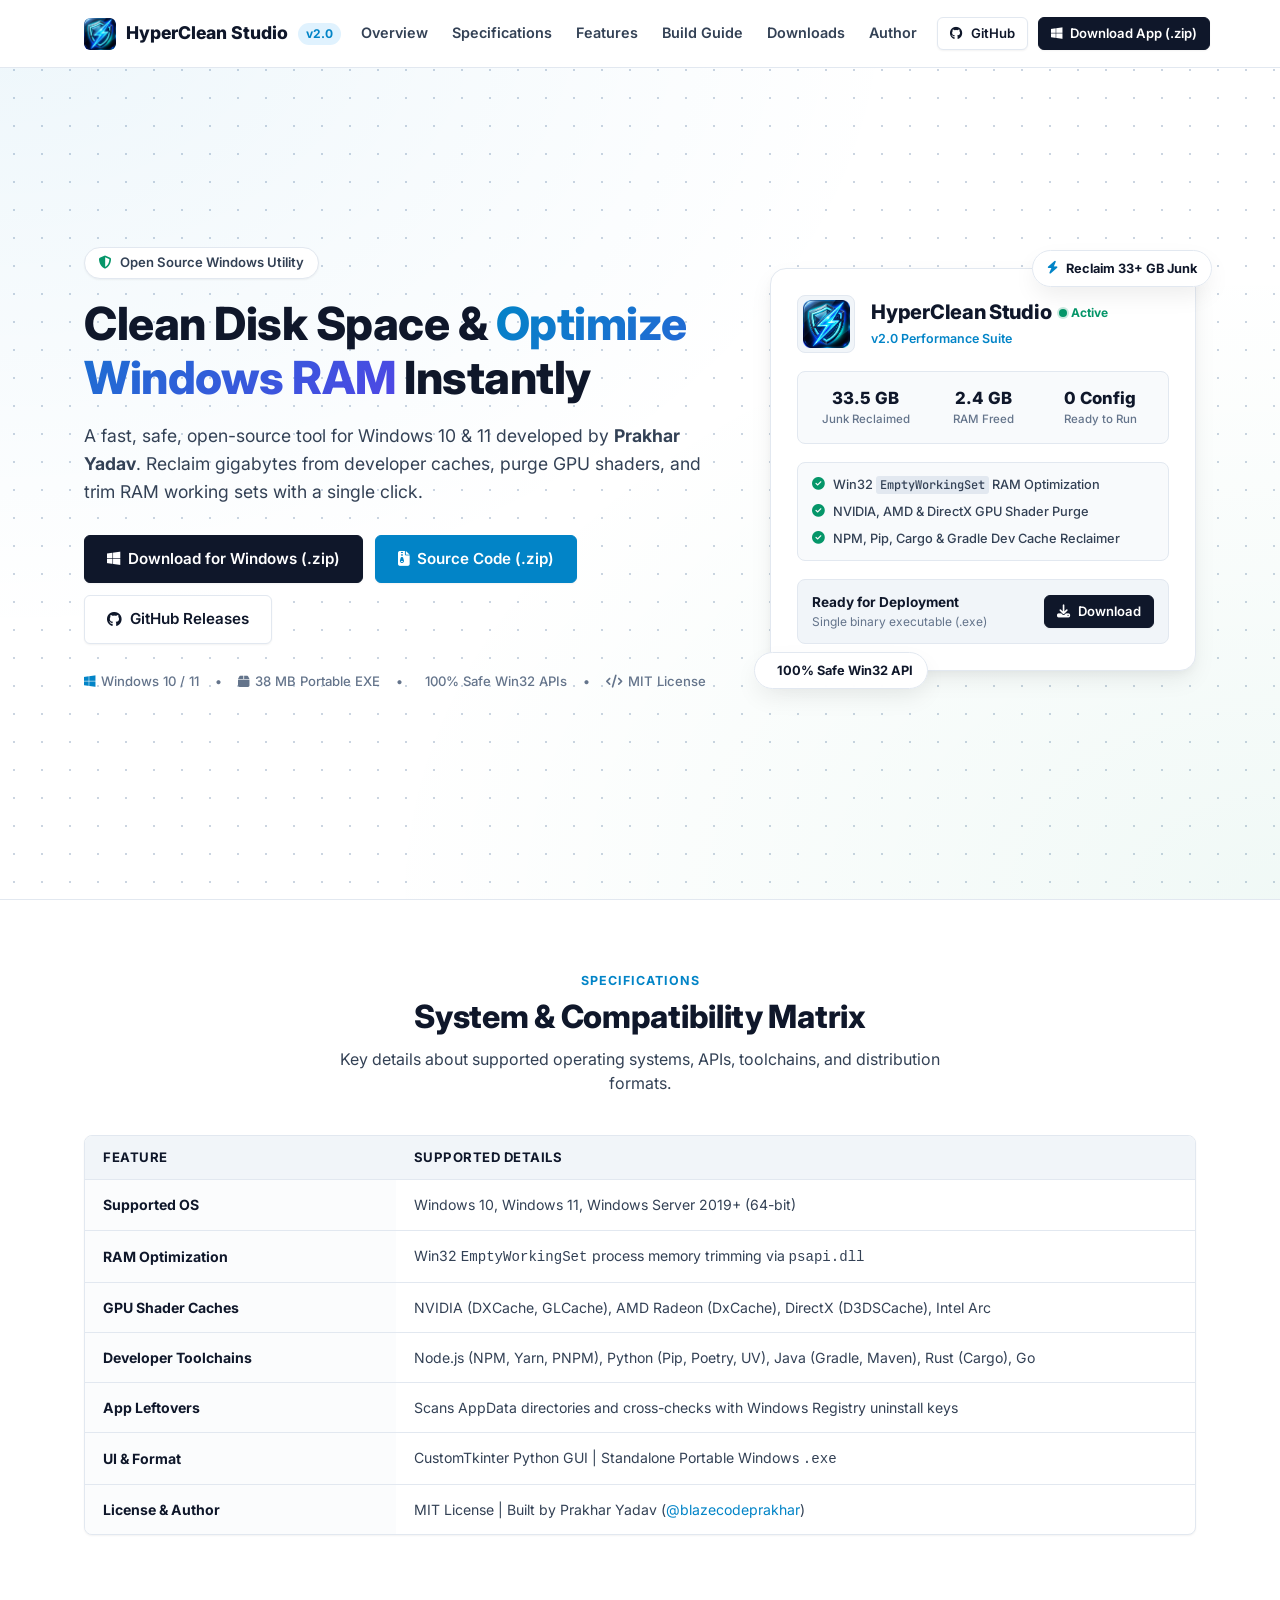
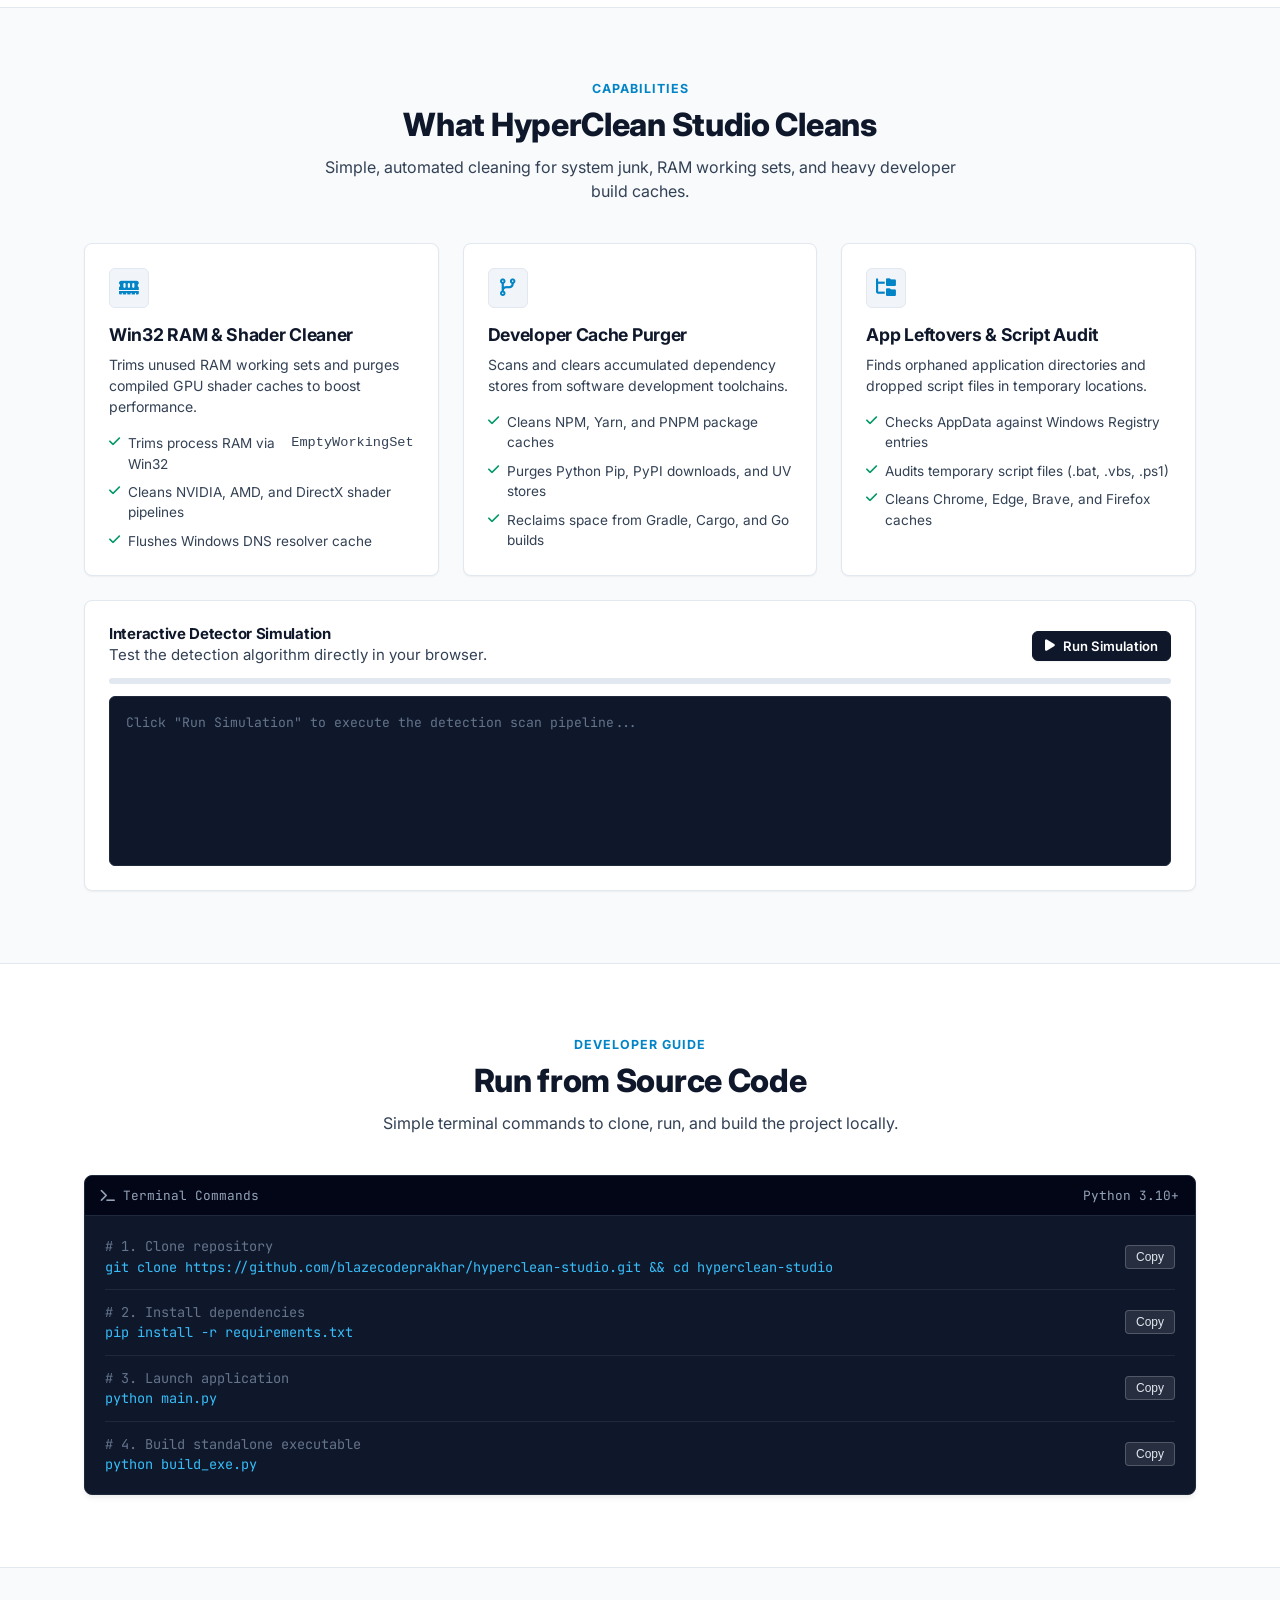
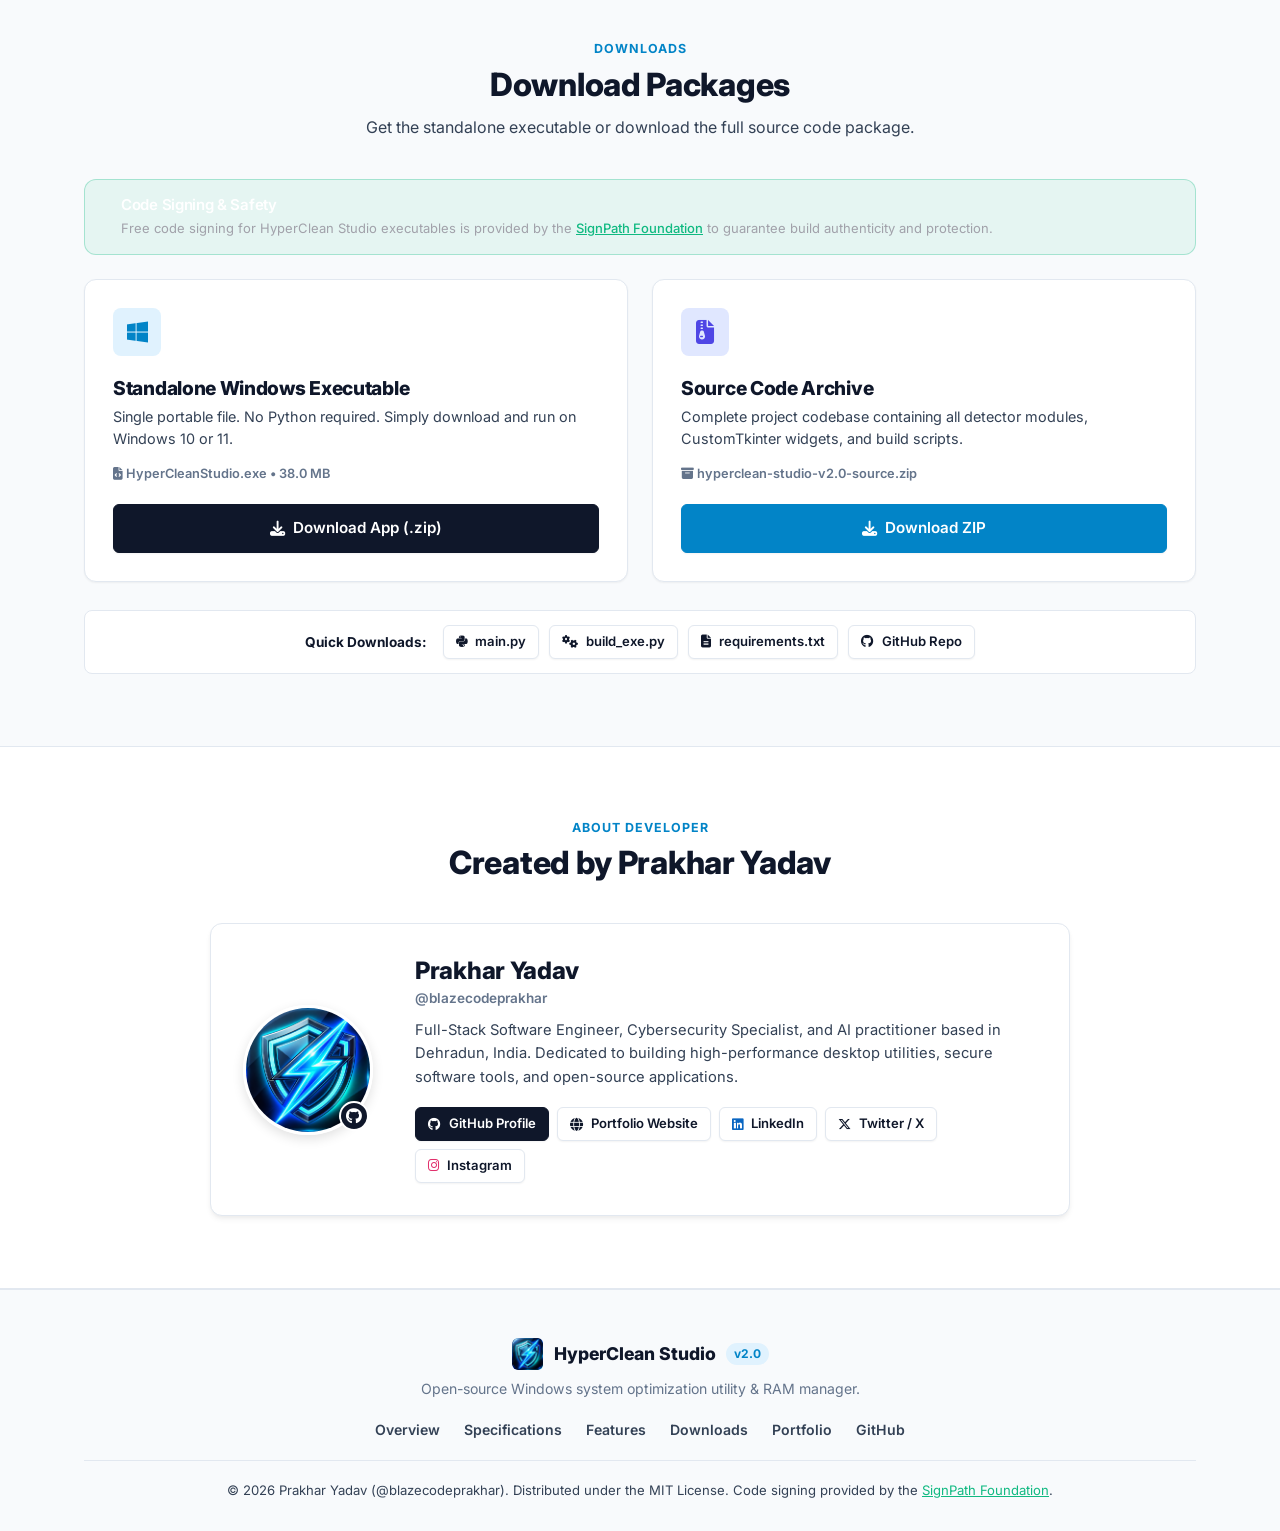
==== commit 53e4be6c: "docs: add SignPath Foundation code signing notices, LICENSE, and workflow" ====
--- a/index.html
+++ b/index.html
@@ -79,7 +79,7 @@
         <span class="brand-version">v2.0</span>
       </a>
 
-      <nav class="nav-menu">
+      <nav class="nav-menu" id="nav-menu">
         <ul class="nav-links">
           <li><a href="#overview">Overview</a></li>
           <li><a href="#specifications">Specifications</a></li>
@@ -88,6 +88,14 @@
           <li><a href="#downloads">Downloads</a></li>
           <li><a href="#author">Author</a></li>
         </ul>
+        <div class="nav-mobile-actions">
+          <a href="https://github.com/blazecodeprakhar/hyperclean-studio" target="_blank" class="btn btn-secondary btn-sm" aria-label="View on GitHub">
+            <i class="fa-brands fa-github"></i> GitHub
+          </a>
+          <a href="HyperCleanStudio-v2.0.zip" download="HyperCleanStudio-v2.0.zip" class="btn btn-primary btn-sm download-exe-trigger" aria-label="Download Windows Executable ZIP">
+            <i class="fa-brands fa-windows"></i> Download App (.zip)
+          </a>
+        </div>
       </nav>
 
       <div class="nav-actions">
@@ -98,6 +106,10 @@
           <i class="fa-brands fa-windows"></i> Download App (.zip)
         </a>
       </div>
+
+      <button class="nav-toggle" id="nav-toggle" aria-label="Toggle navigation menu">
+        <i class="fa-solid fa-bars"></i>
+      </button>
     </div>
   </header>
 
@@ -387,6 +399,17 @@
         </div>
 
         <!-- Main Featured Downloads -->
+        <!-- SignPath Code Signing Notice Banner -->
+        <div class="signpath-notice-box" style="background: rgba(16, 185, 129, 0.08); border: 1px solid rgba(16, 185, 129, 0.3); border-radius: 12px; padding: 16px 20px; margin-bottom: 24px; display: flex; align-items: center; gap: 16px;">
+          <div style="font-size: 24px; color: #10b981; flex-shrink: 0;"><i class="fa-solid fa-shield-check"></i></div>
+          <div>
+            <h4 style="margin: 0 0 4px 0; font-size: 15px; color: #ffffff; font-weight: 600;">Code Signing & Safety</h4>
+            <p style="margin: 0; font-size: 13px; color: #a1a1aa; line-height: 1.5;">
+              Free code signing for HyperClean Studio executables is provided by the <a href="https://signpath.org/" target="_blank" style="color: #10b981; text-decoration: underline; font-weight: 500;">SignPath Foundation</a> to guarantee build authenticity and protection.
+            </p>
+          </div>
+        </div>
+
         <div class="download-primary-grid">
           <!-- Executable Card -->
           <div class="download-main-card">
@@ -492,7 +515,7 @@
       </nav>
 
       <div class="footer-bottom">
-        <p>© 2026 Prakhar Yadav (@blazecodeprakhar). Distributed under the open-source MIT License.</p>
+        <p>© 2026 Prakhar Yadav (@blazecodeprakhar). Distributed under the MIT License. Code signing provided by the <a href="https://signpath.org/" target="_blank" style="color: #10b981; text-decoration: underline;">SignPath Foundation</a>.</p>
       </div>
     </div>
   </footer>
--- a/styles.css
+++ b/styles.css
@@ -186,6 +186,14 @@
   flex-shrink: 0;
 }
 
+.nav-toggle {
+  display: none;
+}
+
+.nav-mobile-actions {
+  display: none;
+}
+
 /* Buttons */
 .btn {
   display: inline-flex;
@@ -1031,15 +1039,298 @@
   box-shadow: var(--shadow-lg);
 }
 
-/* Responsive */
+/* Responsive Design System */
 @media (max-width: 992px) {
-  .hero-grid { grid-template-columns: 1fr; }
-  .hero-content { text-align: center; }
-  .hero-actions, .hero-specs-row { justify-content: center; }
-  .hero-floating-badge { display: none; }
-  .download-primary-grid { grid-template-columns: 1fr; }
-  .author-card { grid-template-columns: 1fr; text-align: center; justify-items: center; }
-  .author-socials { justify-content: center; }
-  .nav-links { display: none; }
-  .hero-title { font-size: 2.2rem; }
-}
+  .nav-actions {
+    display: none;
+  }
+
+  .nav-toggle {
+    display: inline-flex;
+    align-items: center;
+    justify-content: center;
+    width: 40px;
+    height: 40px;
+    border-radius: var(--radius-sm);
+    border: 1px solid var(--border-color);
+    background: var(--bg-card);
+    color: var(--text-primary);
+    font-size: 1.1rem;
+    cursor: pointer;
+    transition: all 0.2s ease;
+  }
+
+  .nav-toggle:hover {
+    background: var(--bg-subtle);
+    color: var(--accent-blue);
+  }
+
+  .nav-menu {
+    position: absolute;
+    top: 68px;
+    left: 0;
+    right: 0;
+    background: rgba(255, 255, 255, 0.98);
+    backdrop-filter: blur(16px);
+    -webkit-backdrop-filter: blur(16px);
+    border-bottom: 1px solid var(--border-color);
+    flex-direction: column;
+    align-items: stretch;
+    padding: 20px 24px;
+    gap: 16px;
+    box-shadow: var(--shadow-lg);
+    opacity: 0;
+    visibility: hidden;
+    transform: translateY(-10px);
+    transition: all 0.25s cubic-bezier(0.16, 1, 0.3, 1);
+  }
+
+  .nav-menu.active {
+    opacity: 1;
+    visibility: visible;
+    transform: translateY(0);
+  }
+
+  .nav-links {
+    flex-direction: column;
+    align-items: stretch;
+    gap: 0;
+    width: 100%;
+  }
+
+  .nav-links li {
+    width: 100%;
+    border-bottom: 1px solid var(--border-color);
+  }
+
+  .nav-links a {
+    display: block;
+    padding: 12px 8px;
+    font-size: 0.95rem;
+    width: 100%;
+  }
+
+  .nav-mobile-actions {
+    display: flex;
+    flex-direction: column;
+    gap: 10px;
+    width: 100%;
+    padding-top: 8px;
+  }
+
+  .nav-mobile-actions .btn {
+    width: 100%;
+    justify-content: center;
+  }
+
+  .hero-grid {
+    grid-template-columns: 1fr;
+    gap: 40px;
+  }
+
+  .hero-content {
+    text-align: center;
+  }
+
+  .hero-actions, .hero-specs-row {
+    justify-content: center;
+  }
+
+  .hero-floating-badge {
+    display: none;
+  }
+
+  .download-primary-grid {
+    grid-template-columns: 1fr;
+  }
+
+  .author-card {
+    grid-template-columns: 1fr;
+    text-align: center;
+    justify-items: center;
+  }
+
+  .author-socials {
+    justify-content: center;
+  }
+
+  .features-grid {
+    grid-template-columns: 1fr;
+  }
+}
+
+@media (max-width: 768px) {
+  .container {
+    padding: 0 16px;
+  }
+
+  .hero {
+    padding: 100px 0 60px 0;
+  }
+
+  .hero-title {
+    font-size: 2rem;
+  }
+
+  .hero-subtitle {
+    font-size: 0.95rem;
+  }
+
+  .section {
+    padding: 56px 0;
+  }
+
+  .section-title {
+    font-size: 1.65rem;
+  }
+
+  .spec-table-box {
+    overflow-x: auto;
+    -webkit-overflow-scrolling: touch;
+  }
+
+  .spec-table {
+    min-width: 520px;
+  }
+
+  .spec-table th, .spec-table td {
+    padding: 12px 14px;
+    font-size: 0.85rem;
+  }
+
+  .demo-box {
+    padding: 20px 16px;
+  }
+
+  .demo-top {
+    flex-direction: column;
+    align-items: stretch;
+    text-align: center;
+    gap: 12px;
+  }
+
+  #start-demo-btn {
+    width: 100%;
+    justify-content: center;
+  }
+
+  .demo-terminal {
+    font-size: 0.78rem;
+    padding: 12px;
+    max-height: 220px;
+  }
+}
+
+@media (max-width: 640px) {
+  .hero-actions {
+    flex-direction: column;
+    width: 100%;
+  }
+
+  .hero-actions .btn {
+    width: 100%;
+    justify-content: center;
+  }
+
+  .hero-specs-row {
+    flex-wrap: wrap;
+    gap: 8px 12px;
+    font-size: 0.8rem;
+  }
+
+  .cli-box {
+    padding: 16px;
+  }
+
+  .cli-line {
+    flex-direction: column;
+    align-items: flex-start;
+    gap: 10px;
+    padding: 12px 0;
+  }
+
+  .cli-line .copy-btn {
+    align-self: flex-end;
+  }
+
+  .cli-cmd {
+    word-break: break-all;
+    font-size: 0.82rem;
+  }
+
+  .download-main-card {
+    flex-direction: column;
+    align-items: center;
+    text-align: center;
+    padding: 24px 16px;
+  }
+
+  .download-main-card .btn {
+    width: 100%;
+    justify-content: center;
+  }
+
+  .quick-resources-bar {
+    flex-direction: column;
+    align-items: stretch;
+    text-align: center;
+    gap: 10px;
+    padding: 20px 16px;
+  }
+
+  .quick-resources-bar .btn {
+    width: 100%;
+    justify-content: center;
+  }
+
+  .author-socials {
+    flex-direction: column;
+    width: 100%;
+    gap: 10px;
+  }
+
+  .author-socials .btn {
+    width: 100%;
+    justify-content: center;
+  }
+}
+
+@media (max-width: 480px) {
+  .brand-title {
+    font-size: 0.95rem;
+  }
+
+  .brand-version {
+    display: none;
+  }
+
+  .hero-card {
+    padding: 20px 16px;
+  }
+
+  .hero-stats-grid {
+    grid-template-columns: 1fr;
+    gap: 10px;
+  }
+
+  .hero-card-download {
+    flex-direction: column;
+    gap: 10px;
+    text-align: center;
+  }
+
+  .hero-card-download .btn {
+    width: 100%;
+  }
+
+  .toast-container {
+    left: 16px;
+    right: 16px;
+    bottom: 16px;
+  }
+
+  .toast {
+    width: 100%;
+    justify-content: center;
+  }
+}
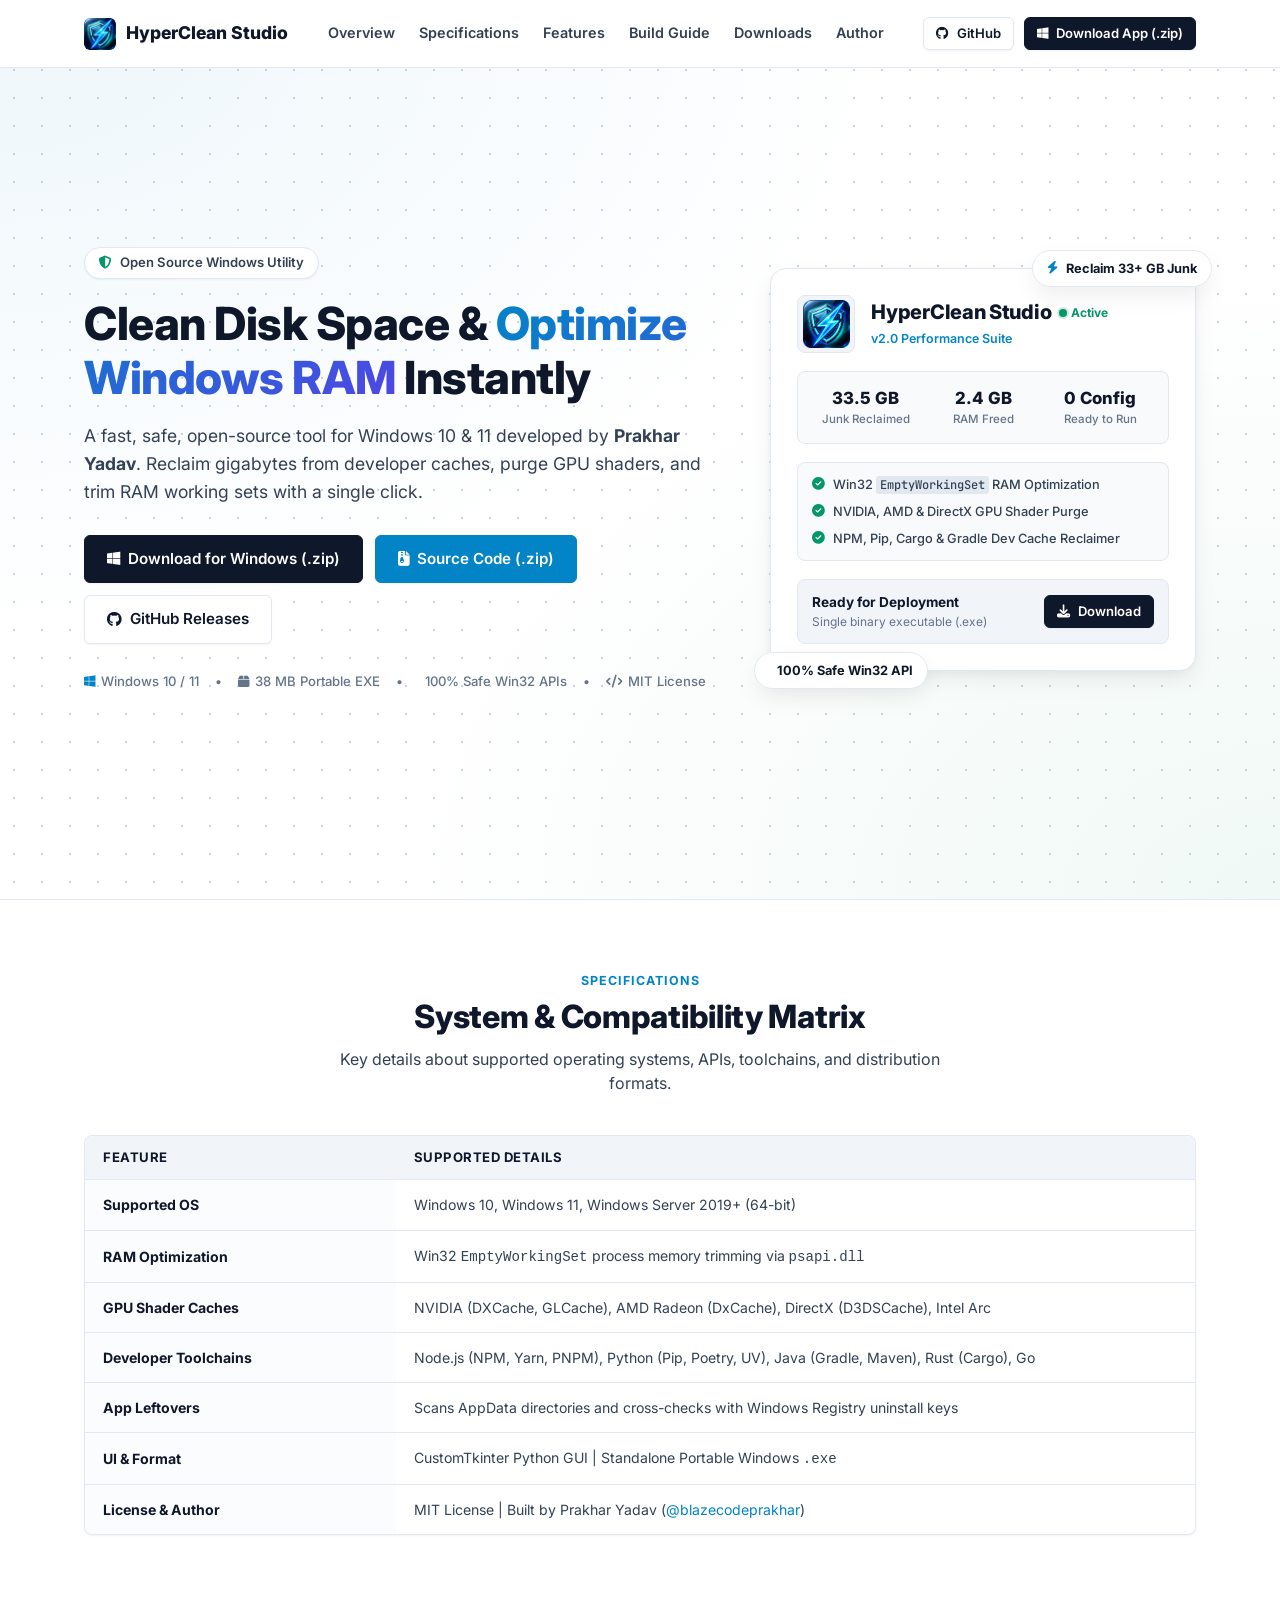
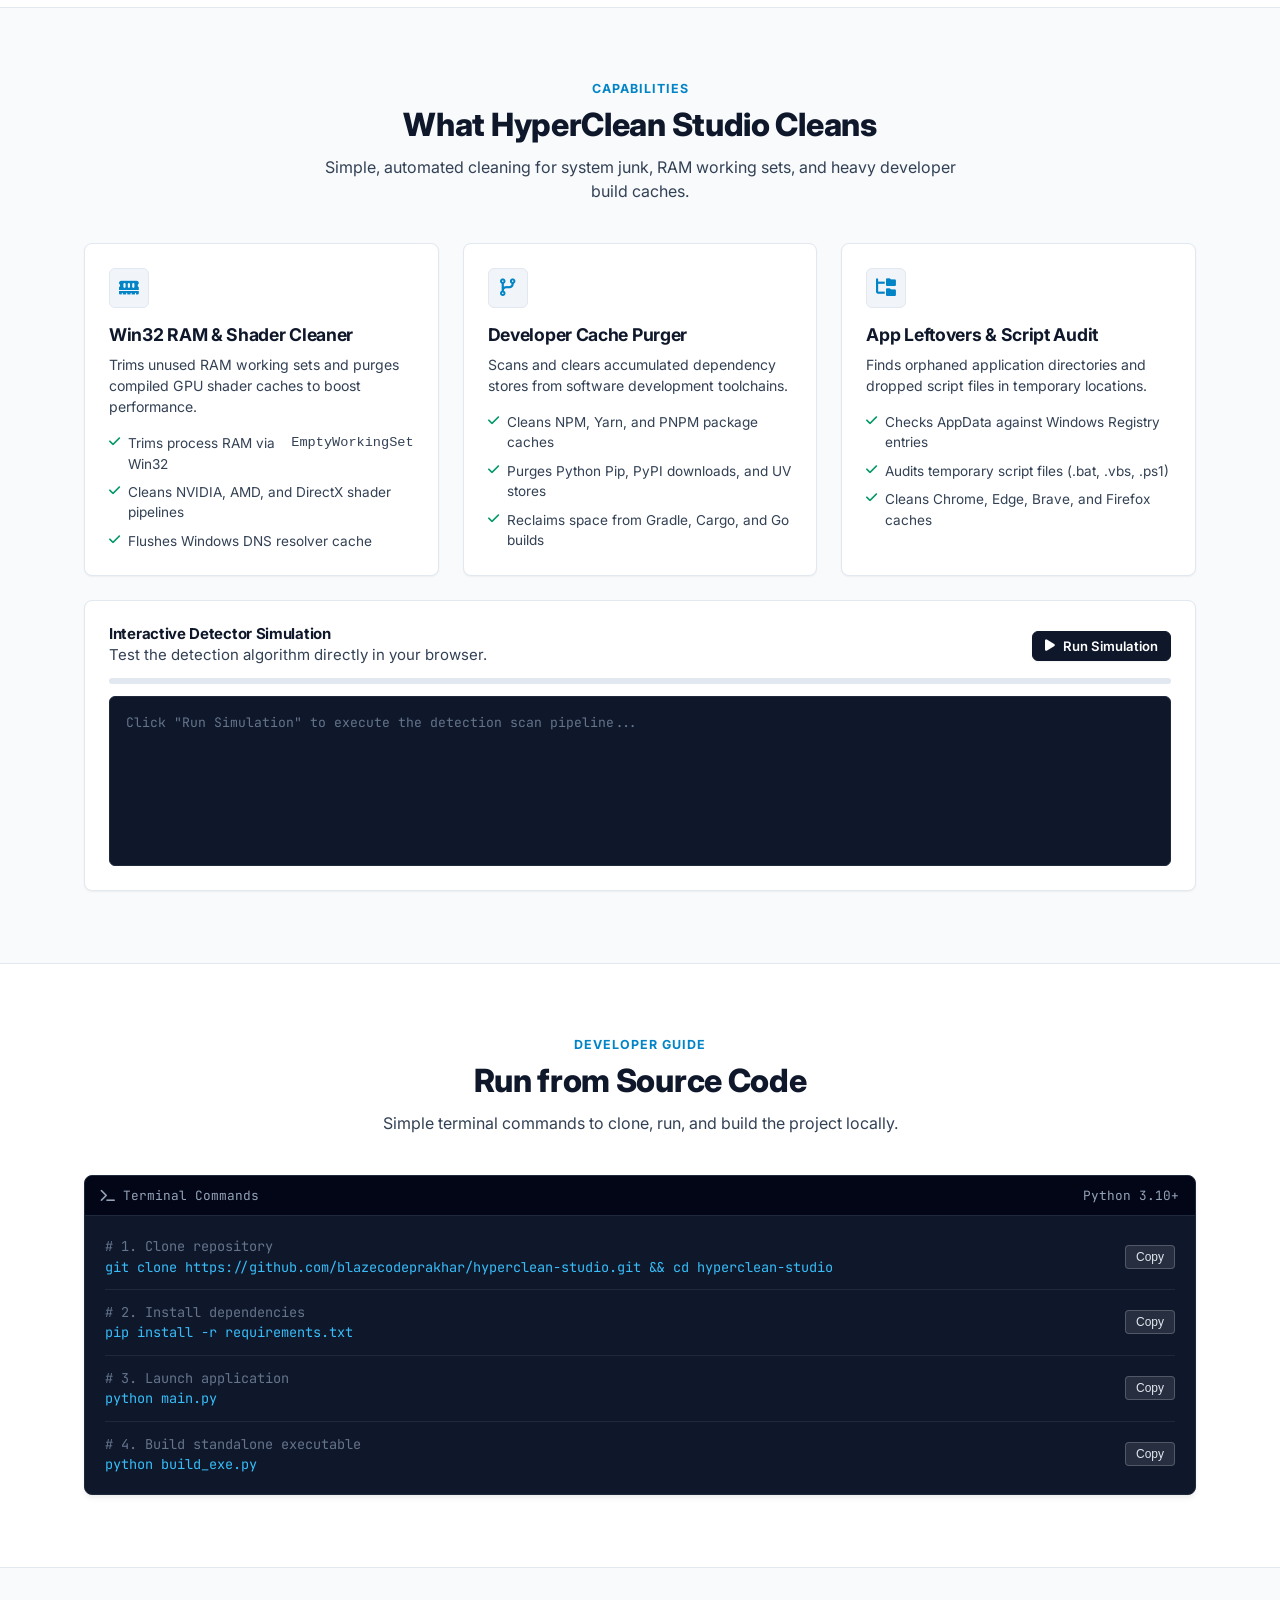
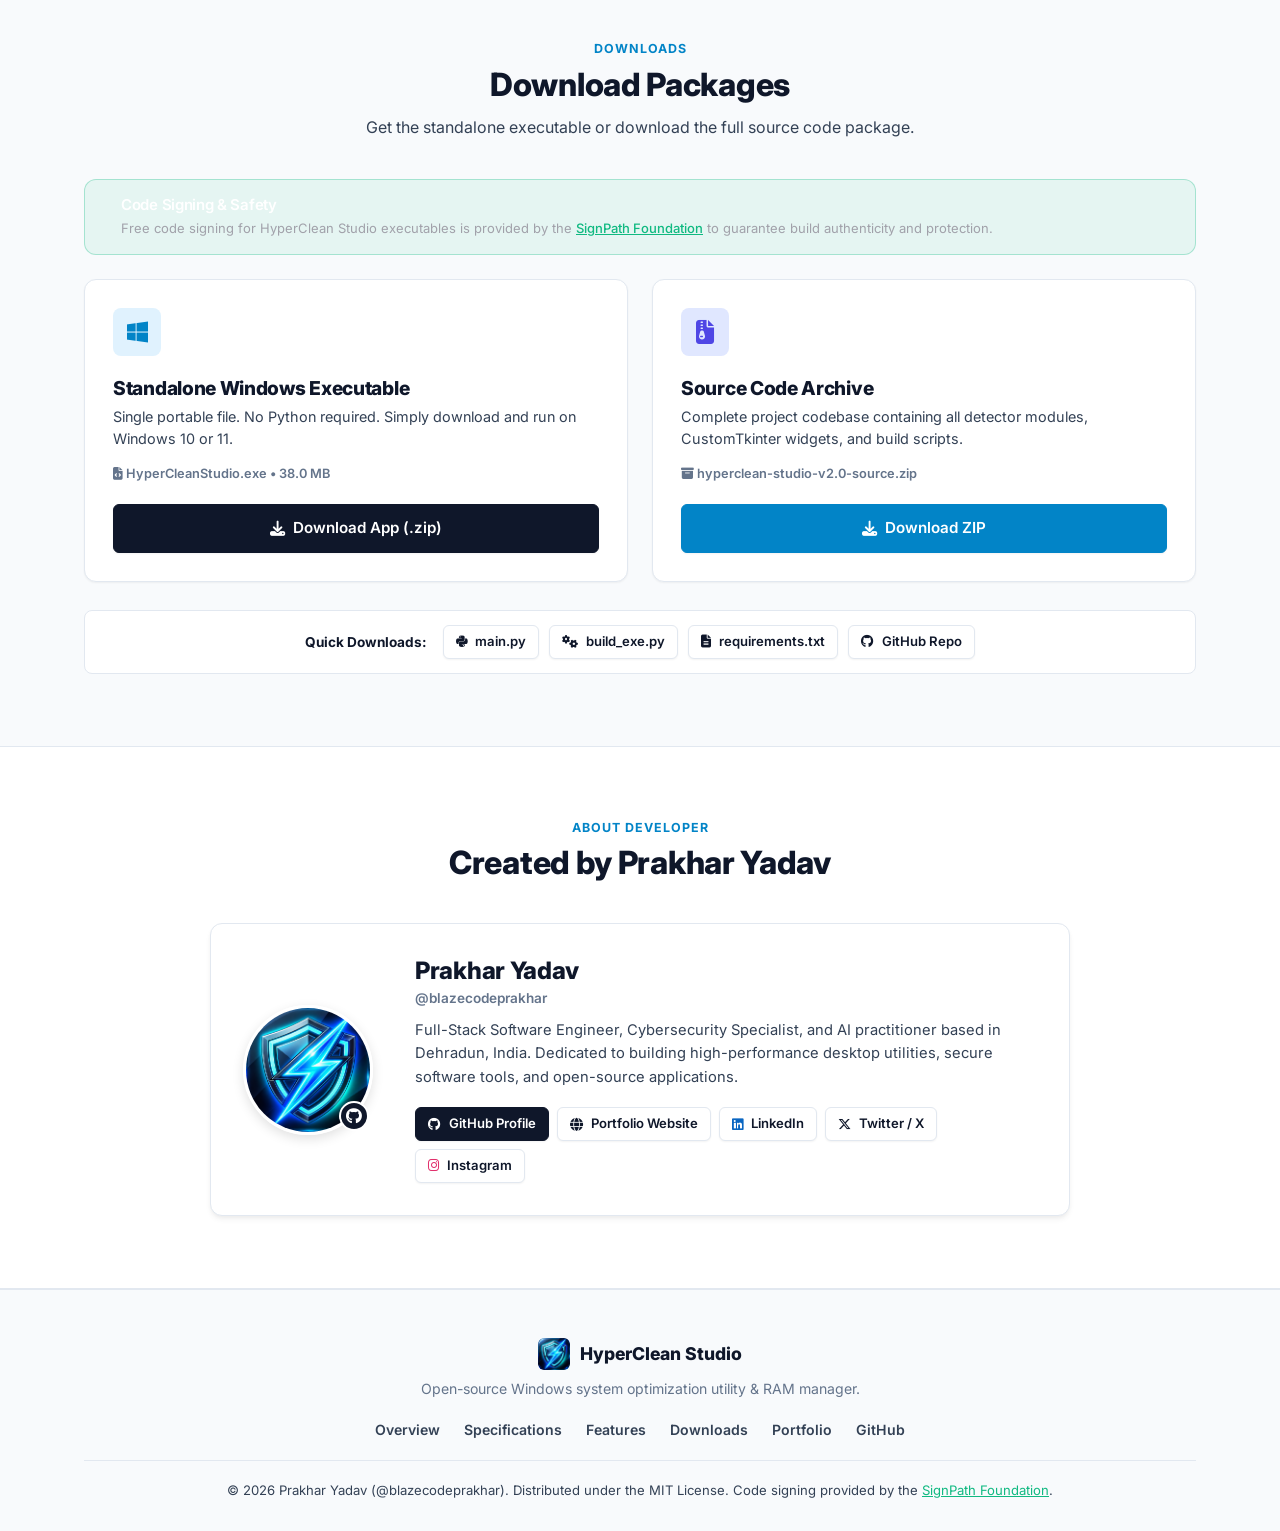
==== commit a37e4888: "style: remove v2.0 from headers and title tags" ====
--- a/index.html
+++ b/index.html
@@ -5,9 +5,9 @@
   <meta name="viewport" content="width=device-width, initial-scale=1.0">
   
   <!-- Primary SEO Tags -->
-  <title>HyperClean Studio v2.0 | Free Open Source Windows Cleaner & RAM Optimizer</title>
-  <meta name="title" content="HyperClean Studio v2.0 | Free Open Source Windows Cleaner & RAM Optimizer">
-  <meta name="description" content="HyperClean Studio v2.0 is a free open-source Windows disk cleanup utility and RAM manager created by Prakhar Yadav (@blazecodeprakhar). Reclaim gigabytes from developer caches, purge GPU shader pipelines, and trim RAM working sets.">
+  <title>HyperClean Studio | Free Open Source Windows Cleaner & RAM Optimizer</title>
+  <meta name="title" content="HyperClean Studio | Free Open Source Windows Cleaner & RAM Optimizer">
+  <meta name="description" content="HyperClean Studio is a free open-source Windows disk cleanup utility and RAM manager created by Prakhar Yadav (@blazecodeprakhar). Reclaim gigabytes from developer caches, purge GPU shader pipelines, and trim RAM working sets.">
   <meta name="keywords" content="hyperclean studio, windows cleaner, ram optimizer, disk cleanup, dev cache cleaner, npm cache clean, shader cache purge, win32 emptyworkingset, prakhar yadav, blazecodeprakhar, open source windows cleaner, customtkinter python, performance suite">
   <meta name="author" content="Prakhar Yadav (blazecodeprakhar)">
   <meta name="robots" content="index, follow, max-image-preview:large, max-snippet:-1, max-video-preview:-1">
@@ -16,7 +16,7 @@
   <!-- Open Graph / Social Sharing -->
   <meta property="og:type" content="website">
   <meta property="og:url" content="https://blazecodeprakhar.github.io/hyperclean-studio/">
-  <meta property="og:title" content="HyperClean Studio v2.0 | Free Open Source Windows Cleaner & RAM Optimizer">
+  <meta property="og:title" content="HyperClean Studio | Free Open Source Windows Cleaner & RAM Optimizer">
   <meta property="og:description" content="Reclaim gigabytes of disk space from developer caches, purge GPU shader pipelines, and trim Windows RAM working sets instantly with HyperClean Studio by Prakhar Yadav.">
   <meta property="og:image" content="app_icon.png">
   <meta property="og:site_name" content="HyperClean Studio">
@@ -24,7 +24,7 @@
   <!-- Twitter / X Meta Tags -->
   <meta name="twitter:card" content="summary_large_image">
   <meta name="twitter:url" content="https://blazecodeprakhar.github.io/hyperclean-studio/">
-  <meta name="twitter:title" content="HyperClean Studio v2.0 | Free Open Source Windows Cleaner & RAM Optimizer">
+  <meta name="twitter:title" content="HyperClean Studio | Free Open Source Windows Cleaner & RAM Optimizer">
   <meta name="twitter:description" content="Reclaim gigabytes of disk space from developer caches, purge GPU shader pipelines, and trim Windows RAM working sets instantly.">
   <meta name="twitter:image" content="app_icon.png">
   <meta name="twitter:creator" content="@iitzprakhar">
@@ -46,7 +46,7 @@
     "operatingSystem": "Windows 10, Windows 11",
     "applicationCategory": "UtilitiesApplication",
     "softwareVersion": "2.0",
-    "description": "HyperClean Studio v2.0 is an open-source Windows disk cleaner and RAM manager created by Prakhar Yadav (blazecodeprakhar). Reclaim disk space from developer caches, RAM working sets, GPU shader pipelines, and leftover files.",
+    "description": "HyperClean Studio is an open-source Windows disk cleaner and RAM manager created by Prakhar Yadav (blazecodeprakhar). Reclaim disk space from developer caches, RAM working sets, GPU shader pipelines, and leftover files.",
     "offers": {
       "@type": "Offer",
       "price": "0.00",
@@ -76,7 +76,6 @@
       <a href="#" class="brand-logo" aria-label="HyperClean Studio Homepage">
         <img src="app_icon.png" alt="HyperClean Icon" class="brand-icon-img">
         <span class="brand-title">HyperClean Studio</span>
-        <span class="brand-version">v2.0</span>
       </a>
 
       <nav class="nav-menu" id="nav-menu">
@@ -500,7 +499,6 @@
         <a href="#" class="brand-logo" aria-label="HyperClean Studio Footer Logo">
           <img src="app_icon.png" alt="HyperClean Icon" class="brand-icon-img">
           <span class="brand-title">HyperClean Studio</span>
-          <span class="brand-version">v2.0</span>
         </a>
         <p class="footer-desc">Open-source Windows system optimization utility & RAM manager.</p>
       </div>
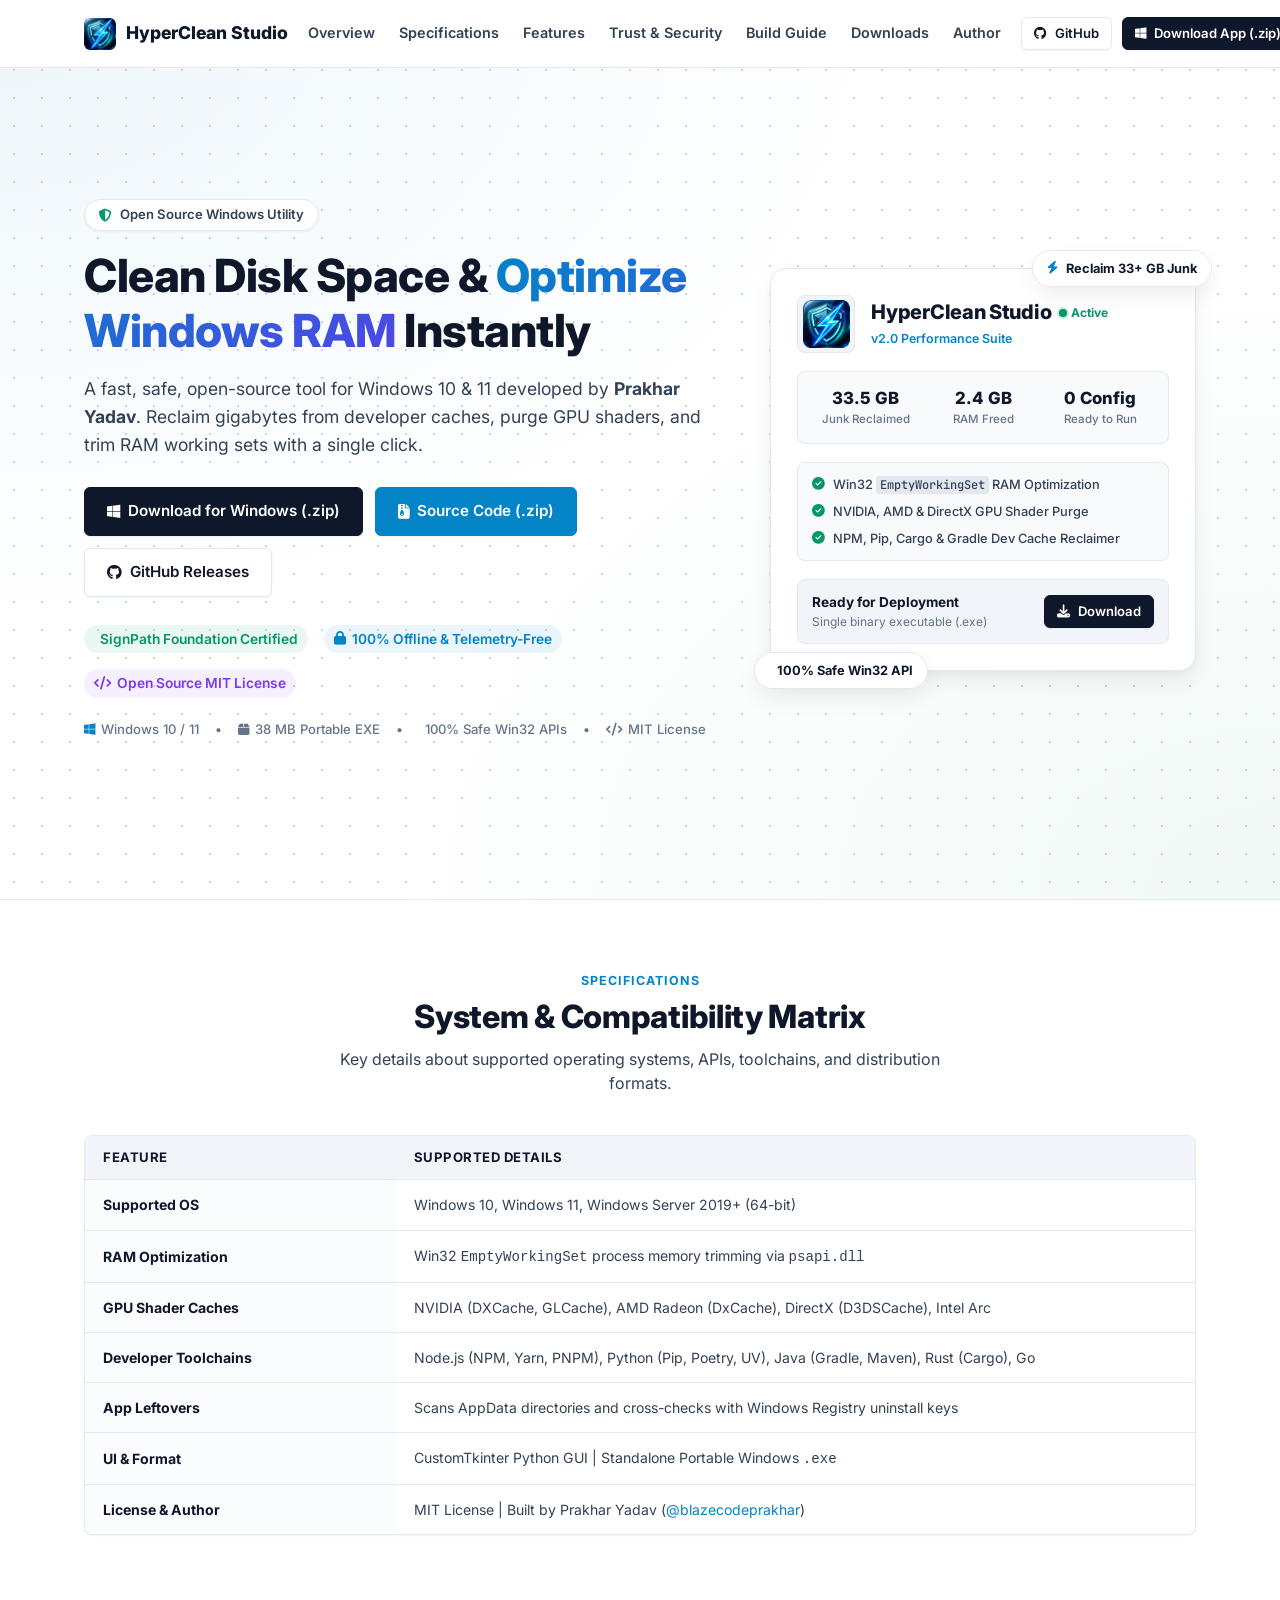
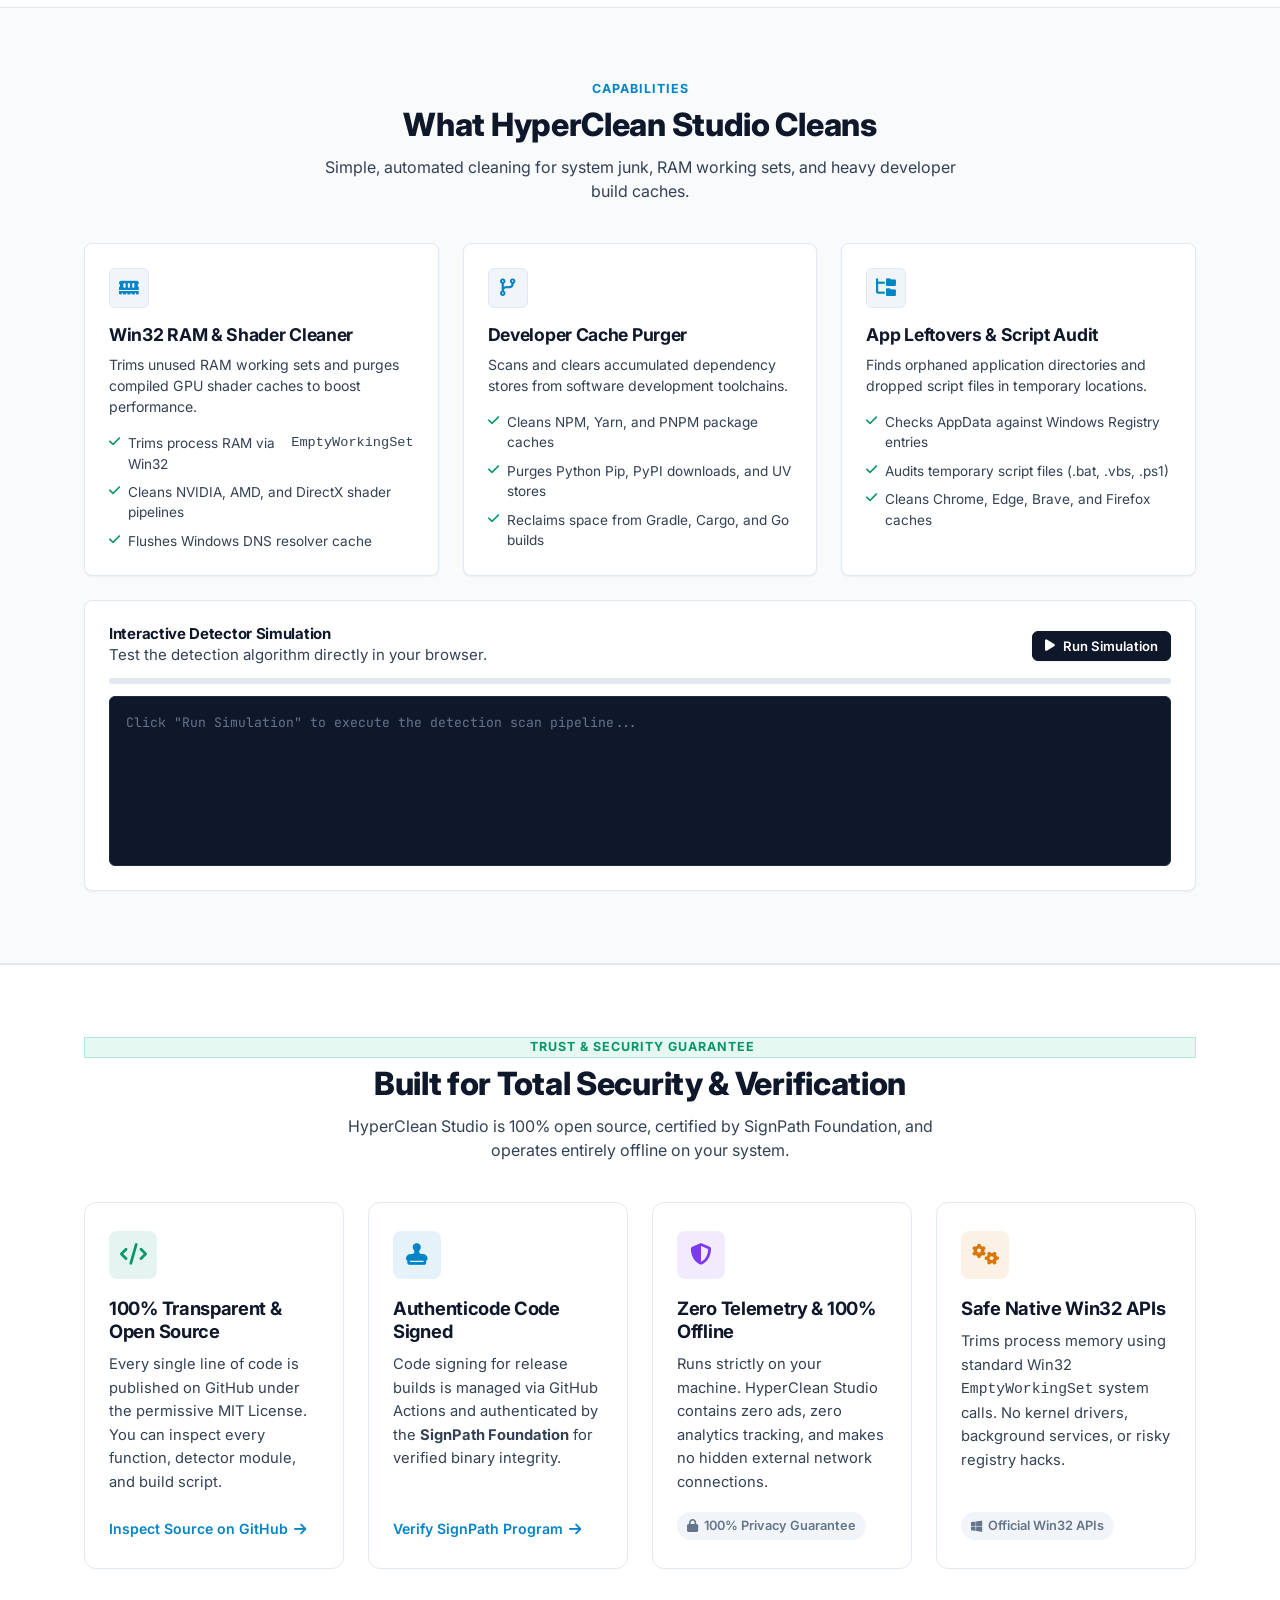
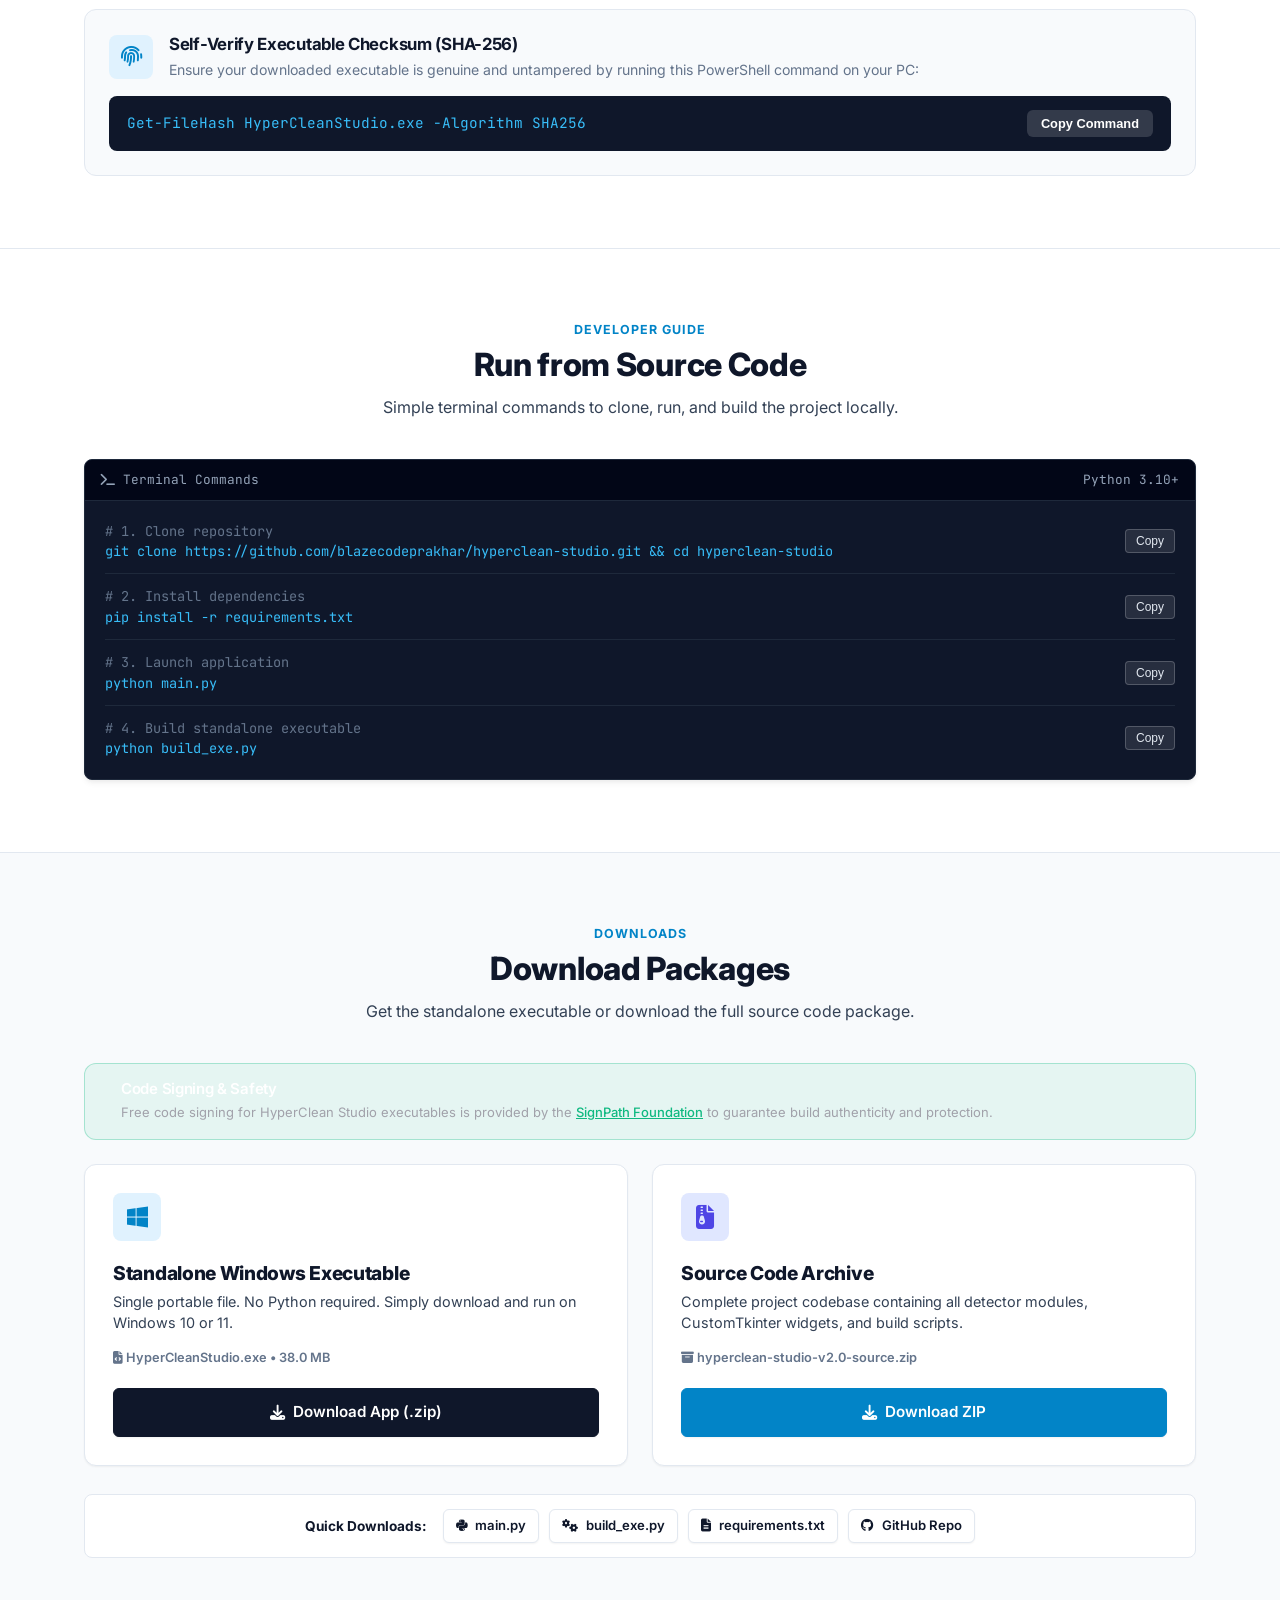
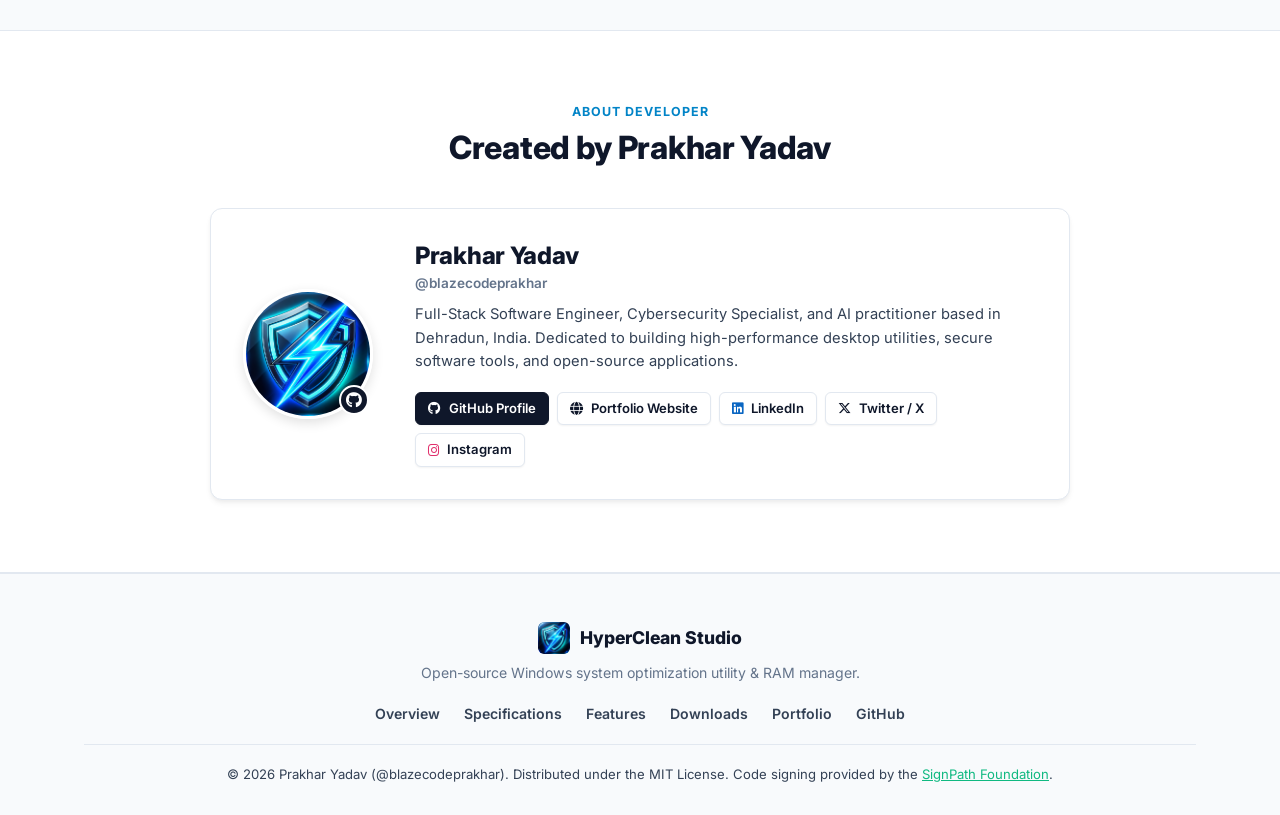
==== commit 232be59a: "feat: add Trust & Security Center, SHA-256 verification, and SignPath badges to website" ====
--- a/index.html
+++ b/index.html
@@ -83,6 +83,7 @@
           <li><a href="#overview">Overview</a></li>
           <li><a href="#specifications">Specifications</a></li>
           <li><a href="#features">Features</a></li>
+          <li><a href="#trust">Trust & Security</a></li>
           <li><a href="#cli">Build Guide</a></li>
           <li><a href="#downloads">Downloads</a></li>
           <li><a href="#author">Author</a></li>
@@ -144,6 +145,19 @@
               <a href="https://github.com/blazecodeprakhar/hyperclean-studio/releases" target="_blank" class="btn btn-secondary btn-lg" aria-label="GitHub Releases">
                 <i class="fa-brands fa-github"></i> GitHub Releases
               </a>
+            </div>
+
+            <!-- Trust Assurance Bar -->
+            <div class="hero-trust-bar" style="margin-top: 14px; margin-bottom: 22px; display: flex; align-items: center; gap: 16px; flex-wrap: wrap; font-size: 0.86rem;">
+              <span style="display: inline-flex; align-items: center; gap: 6px; font-weight: 600; color: #059669; background: rgba(5, 150, 105, 0.08); padding: 4px 10px; border-radius: 20px;">
+                <i class="fa-solid fa-shield-check"></i> SignPath Foundation Certified
+              </span>
+              <span style="display: inline-flex; align-items: center; gap: 6px; font-weight: 600; color: #0284c7; background: rgba(2, 132, 199, 0.08); padding: 4px 10px; border-radius: 20px;">
+                <i class="fa-solid fa-lock"></i> 100% Offline & Telemetry-Free
+              </span>
+              <span style="display: inline-flex; align-items: center; gap: 6px; font-weight: 600; color: #7c3aed; background: rgba(124, 58, 237, 0.08); padding: 4px 10px; border-radius: 20px;">
+                <i class="fa-solid fa-code"></i> Open Source MIT License
+              </span>
             </div>
 
             <!-- Specs Summary -->
@@ -349,6 +363,82 @@
       </div>
     </section>
 
+    <!-- Trust & Security Center -->
+    <section class="section section-trust" id="trust">
+      <div class="container">
+        <div class="section-header text-center">
+          <span class="section-tag" style="background: rgba(16, 185, 129, 0.1); color: #059669; border: 1px solid rgba(16, 185, 129, 0.25);">
+            <i class="fa-solid fa-shield-check"></i> TRUST & SECURITY GUARANTEE
+          </span>
+          <h2 class="section-title">Built for Total Security & Verification</h2>
+          <p class="section-desc">HyperClean Studio is 100% open source, certified by SignPath Foundation, and operates entirely offline on your system.</p>
+        </div>
+
+        <div class="trust-grid">
+          <!-- Trust Card 1 -->
+          <div class="trust-card">
+            <div class="trust-card-icon" style="color: #059669; background: rgba(5, 150, 105, 0.1);">
+              <i class="fa-solid fa-code"></i>
+            </div>
+            <h3>100% Transparent & Open Source</h3>
+            <p>Every single line of code is published on GitHub under the permissive MIT License. You can inspect every function, detector module, and build script.</p>
+            <a href="https://github.com/blazecodeprakhar/hyperclean-studio" target="_blank" class="trust-link">
+              Inspect Source on GitHub <i class="fa-solid fa-arrow-right"></i>
+            </a>
+          </div>
+
+          <!-- Trust Card 2 -->
+          <div class="trust-card">
+            <div class="trust-card-icon" style="color: #0284c7; background: rgba(2, 132, 199, 0.1);">
+              <i class="fa-solid fa-stamp"></i>
+            </div>
+            <h3>Authenticode Code Signed</h3>
+            <p>Code signing for release builds is managed via GitHub Actions and authenticated by the <strong>SignPath Foundation</strong> for verified binary integrity.</p>
+            <a href="https://signpath.org/" target="_blank" class="trust-link">
+              Verify SignPath Program <i class="fa-solid fa-arrow-right"></i>
+            </a>
+          </div>
+
+          <!-- Trust Card 3 -->
+          <div class="trust-card">
+            <div class="trust-card-icon" style="color: #7c3aed; background: rgba(124, 58, 237, 0.1);">
+              <i class="fa-solid fa-shield-halved"></i>
+            </div>
+            <h3>Zero Telemetry & 100% Offline</h3>
+            <p>Runs strictly on your machine. HyperClean Studio contains zero ads, zero analytics tracking, and makes no hidden external network connections.</p>
+            <span class="trust-pill"><i class="fa-solid fa-lock"></i> 100% Privacy Guarantee</span>
+          </div>
+
+          <!-- Trust Card 4 -->
+          <div class="trust-card">
+            <div class="trust-card-icon" style="color: #d97706; background: rgba(217, 119, 6, 0.1);">
+              <i class="fa-solid fa-gears"></i>
+            </div>
+            <h3>Safe Native Win32 APIs</h3>
+            <p>Trims process memory using standard Win32 <code>EmptyWorkingSet</code> system calls. No kernel drivers, background services, or risky registry hacks.</p>
+            <span class="trust-pill"><i class="fa-brands fa-windows"></i> Official Win32 APIs</span>
+          </div>
+        </div>
+
+        <!-- Verification Checksum Box -->
+        <div class="checksum-box">
+          <div class="checksum-header">
+            <div class="checksum-title-group">
+              <div class="checksum-icon"><i class="fa-solid fa-fingerprint"></i></div>
+              <div>
+                <h4>Self-Verify Executable Checksum (SHA-256)</h4>
+                <p>Ensure your downloaded executable is genuine and untampered by running this PowerShell command on your PC:</p>
+              </div>
+            </div>
+          </div>
+          <div class="checksum-cmd-row">
+            <code>Get-FileHash HyperCleanStudio.exe -Algorithm SHA256</code>
+            <button class="copy-btn" onclick="copyCode('Get-FileHash HyperCleanStudio.exe -Algorithm SHA256', this)">Copy Command</button>
+          </div>
+        </div>
+      </div>
+    </section>
+
     <!-- Build & Developer Guide -->
     <section class="section" id="cli">
       <div class="container">
--- a/styles.css
+++ b/styles.css
@@ -1334,3 +1334,166 @@
     justify-content: center;
   }
 }
+
+/* Trust & Security Center Component Styles */
+.section-trust {
+  background-color: var(--bg-body);
+  border-top: 1px solid var(--border-color);
+  border-bottom: 1px solid var(--border-color);
+}
+
+.trust-grid {
+  display: grid;
+  grid-template-columns: repeat(auto-fit, minmax(260px, 1fr));
+  gap: 24px;
+  margin-bottom: 40px;
+}
+
+.trust-card {
+  background: var(--bg-card);
+  border: 1px solid var(--border-color);
+  border-radius: var(--radius-lg);
+  padding: 28px 24px;
+  display: flex;
+  flex-direction: column;
+  transition: transform 0.25s ease, box-shadow 0.25s ease, border-color 0.25s ease;
+}
+
+.trust-card:hover {
+  transform: translateY(-4px);
+  box-shadow: var(--shadow-lg);
+  border-color: var(--border-dark);
+}
+
+.trust-card-icon {
+  width: 48px;
+  height: 48px;
+  border-radius: var(--radius-md);
+  display: flex;
+  align-items: center;
+  justify-content: center;
+  font-size: 1.35rem;
+  margin-bottom: 18px;
+}
+
+.trust-card h3 {
+  font-size: 1.15rem;
+  font-weight: 700;
+  margin-bottom: 10px;
+  color: var(--text-primary);
+}
+
+.trust-card p {
+  font-size: 0.92rem;
+  color: var(--text-secondary);
+  line-height: 1.6;
+  margin-bottom: 18px;
+  flex-grow: 1;
+}
+
+.trust-link {
+  font-size: 0.88rem;
+  font-weight: 600;
+  color: var(--accent-blue);
+  display: inline-flex;
+  align-items: center;
+  gap: 6px;
+  transition: color 0.2s ease, gap 0.2s ease;
+}
+
+.trust-link:hover {
+  color: var(--accent-indigo);
+  gap: 10px;
+}
+
+.trust-pill {
+  font-size: 0.8rem;
+  font-weight: 600;
+  color: var(--text-muted);
+  background: var(--bg-subtle);
+  padding: 4px 10px;
+  border-radius: 20px;
+  display: inline-flex;
+  align-items: center;
+  gap: 6px;
+  align-self: flex-start;
+}
+
+/* Checksum PowerShell Box */
+.checksum-box {
+  background: var(--bg-alt);
+  border: 1px solid var(--border-color);
+  border-radius: var(--radius-lg);
+  padding: 24px;
+}
+
+.checksum-header {
+  margin-bottom: 16px;
+}
+
+.checksum-title-group {
+  display: flex;
+  align-items: center;
+  gap: 16px;
+}
+
+.checksum-icon {
+  width: 44px;
+  height: 44px;
+  background: #e0f2fe;
+  color: var(--accent-blue);
+  border-radius: var(--radius-md);
+  display: flex;
+  align-items: center;
+  justify-content: center;
+  font-size: 1.3rem;
+  flex-shrink: 0;
+}
+
+.checksum-title-group h4 {
+  font-size: 1.05rem;
+  font-weight: 700;
+  color: var(--text-primary);
+  margin-bottom: 4px;
+}
+
+.checksum-title-group p {
+  font-size: 0.88rem;
+  color: var(--text-muted);
+  margin: 0;
+}
+
+.checksum-cmd-row {
+  background: var(--text-primary);
+  border-radius: var(--radius-md);
+  padding: 14px 18px;
+  display: flex;
+  align-items: center;
+  justify-content: space-between;
+  gap: 16px;
+  flex-wrap: wrap;
+}
+
+.checksum-cmd-row code {
+  font-family: var(--font-mono);
+  color: #38bdf8;
+  font-size: 0.9rem;
+  word-break: break-all;
+}
+
+.checksum-cmd-row .copy-btn {
+  background: rgba(255, 255, 255, 0.15);
+  color: #ffffff;
+  border: none;
+  padding: 6px 14px;
+  border-radius: var(--radius-sm);
+  font-size: 0.8rem;
+  font-weight: 600;
+  cursor: pointer;
+  transition: background 0.2s ease;
+}
+
+.checksum-cmd-row .copy-btn:hover {
+  background: rgba(255, 255, 255, 0.25);
+}
+
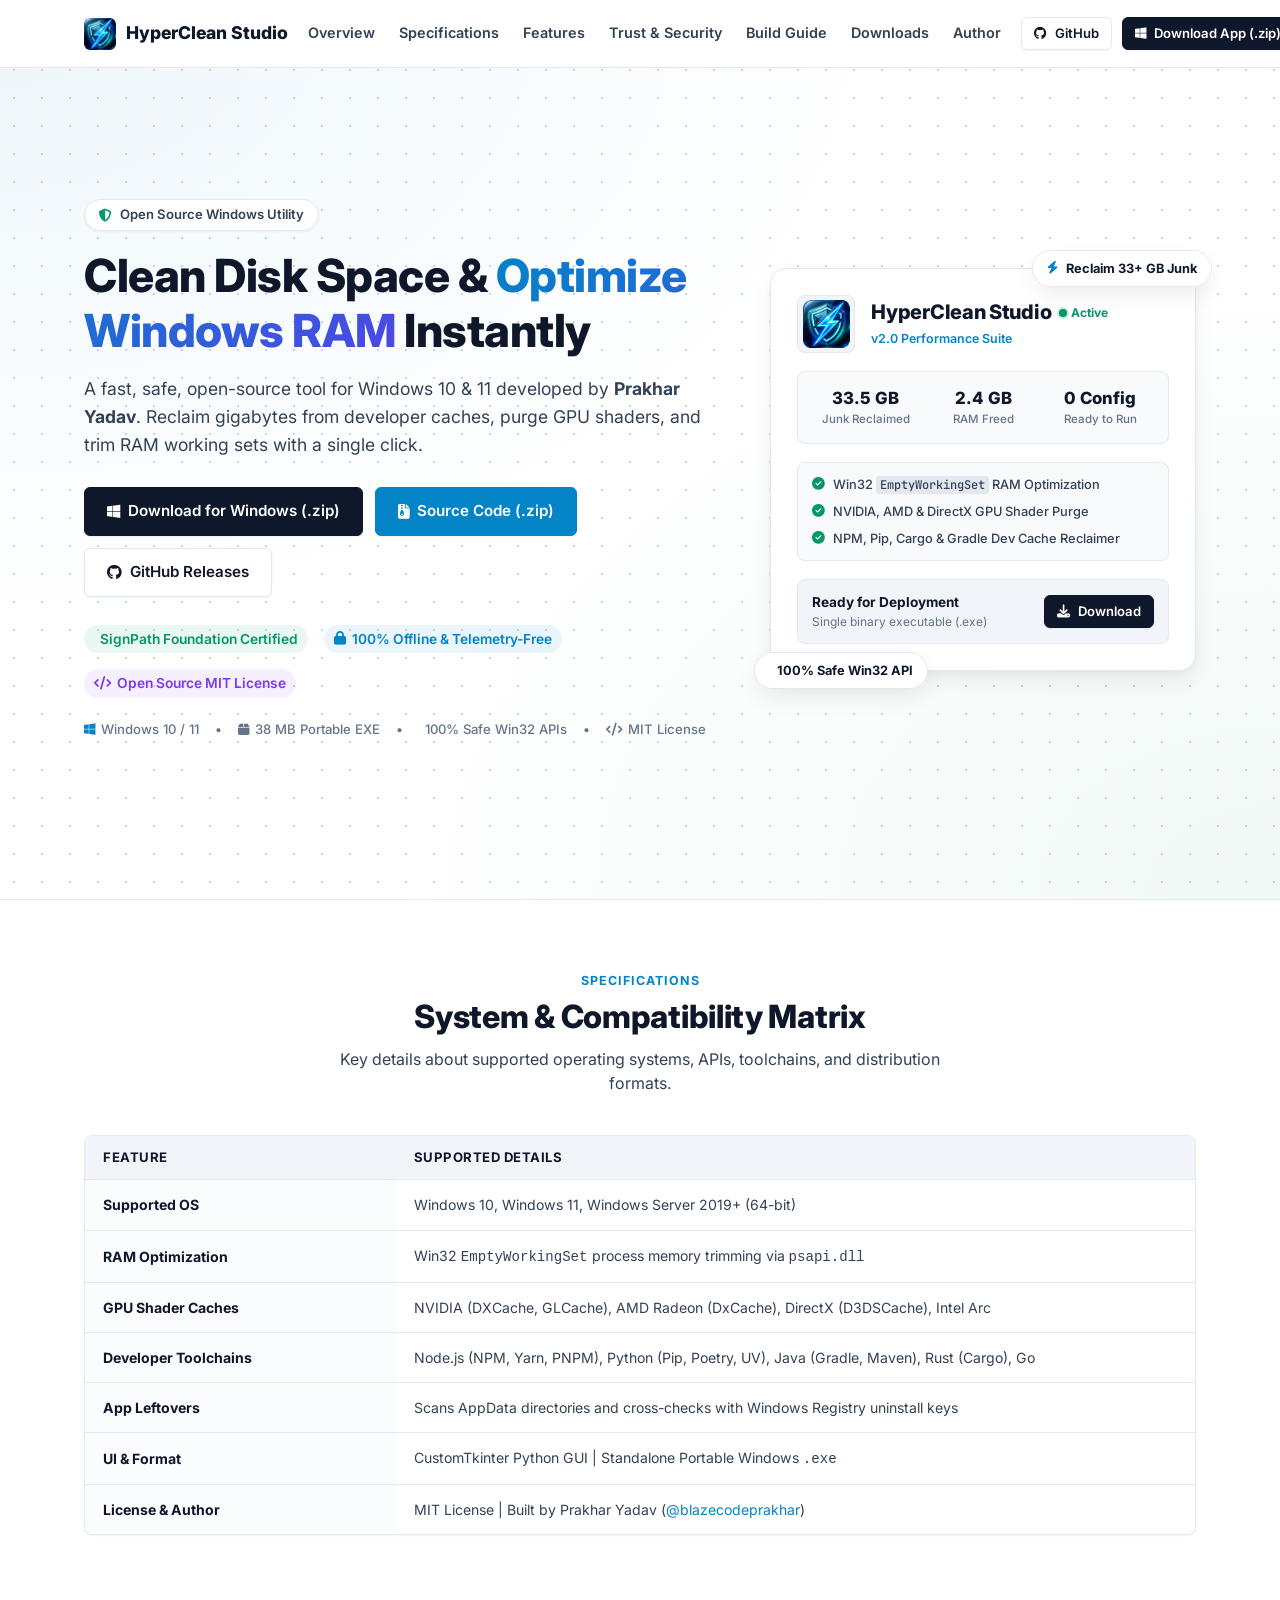
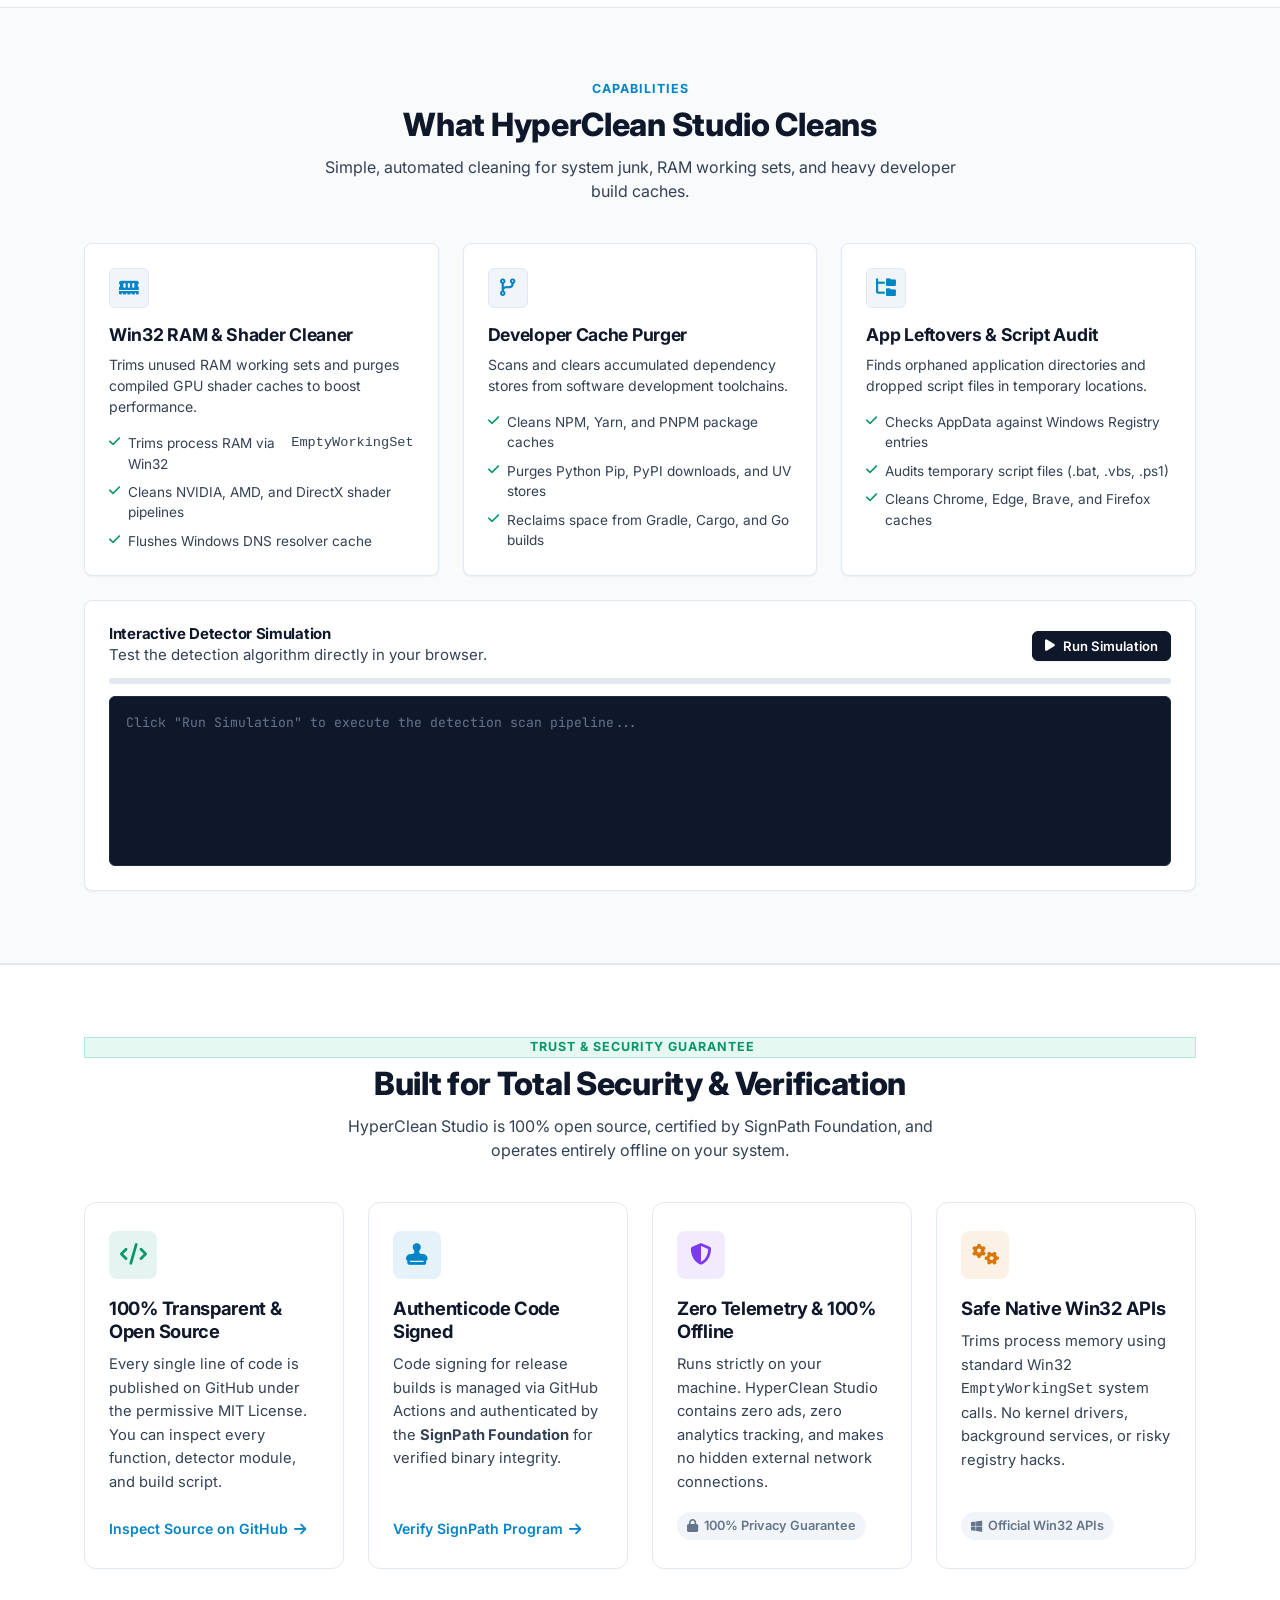
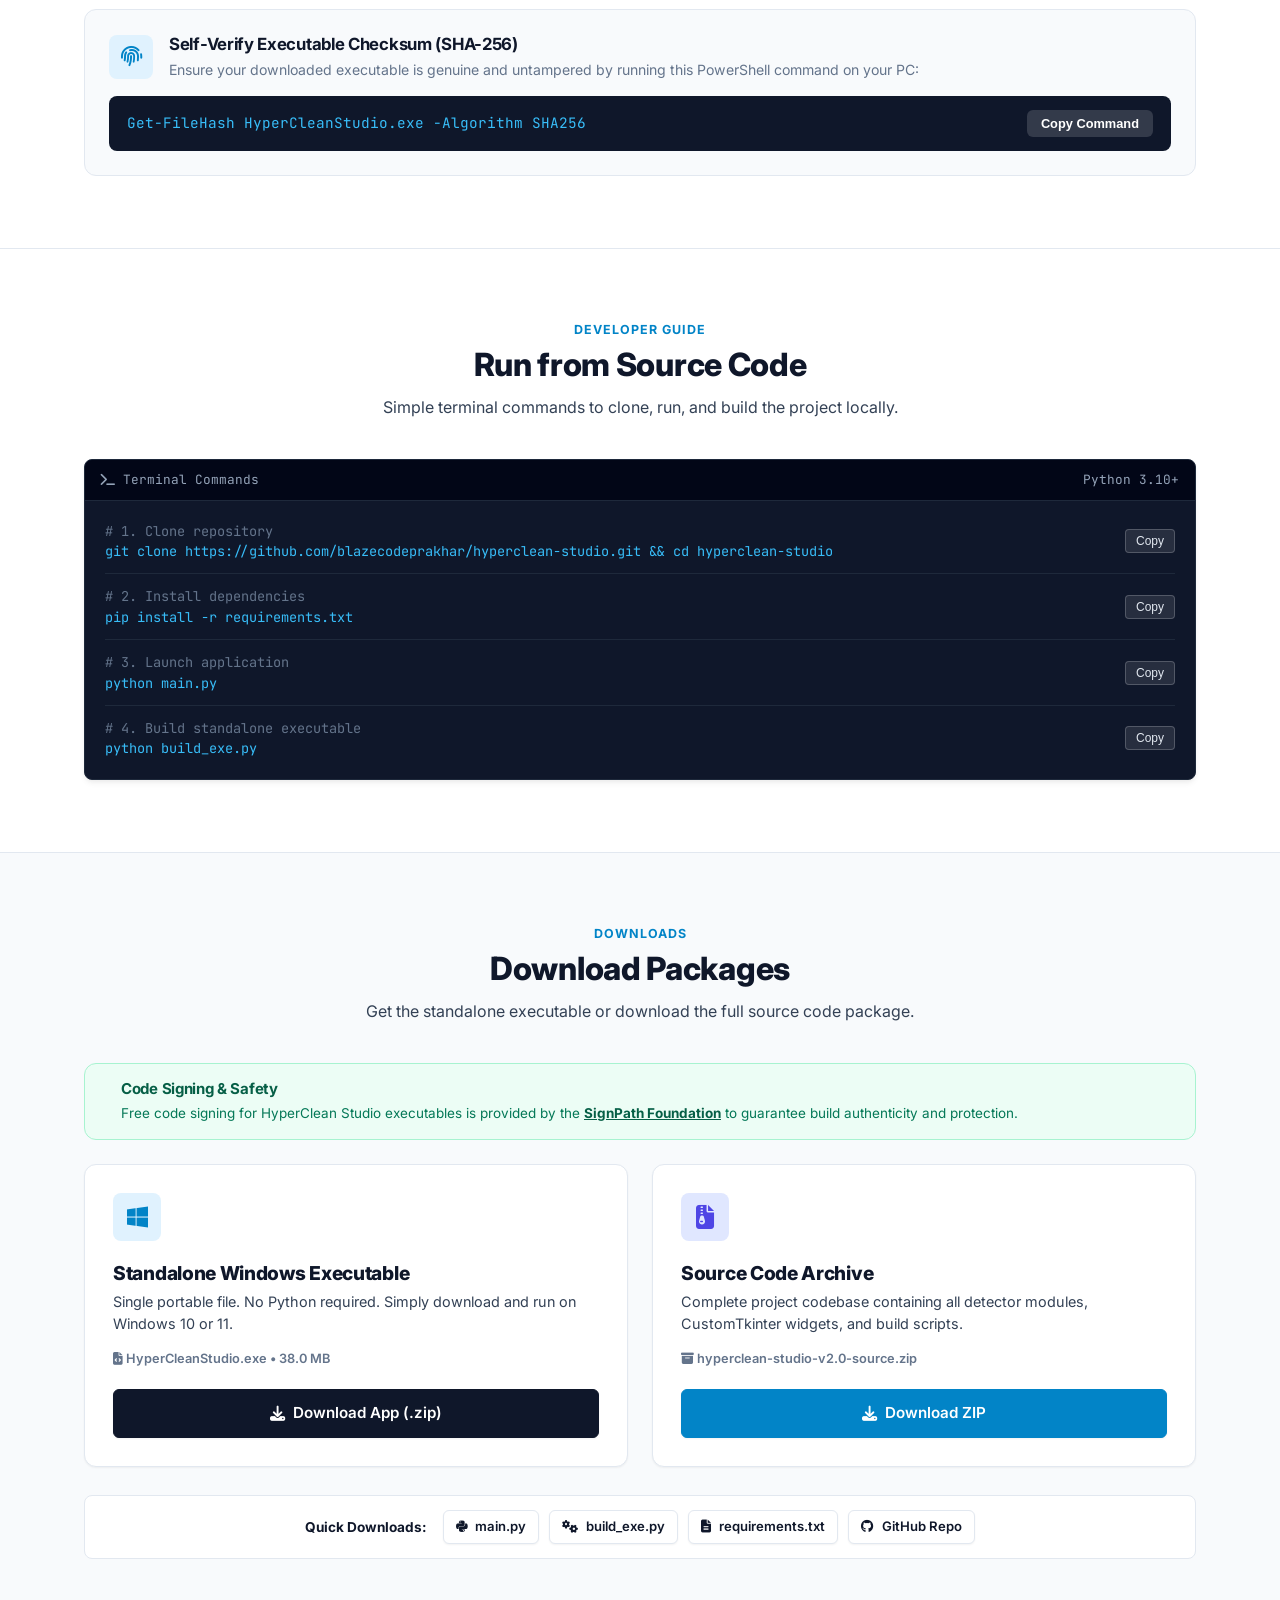
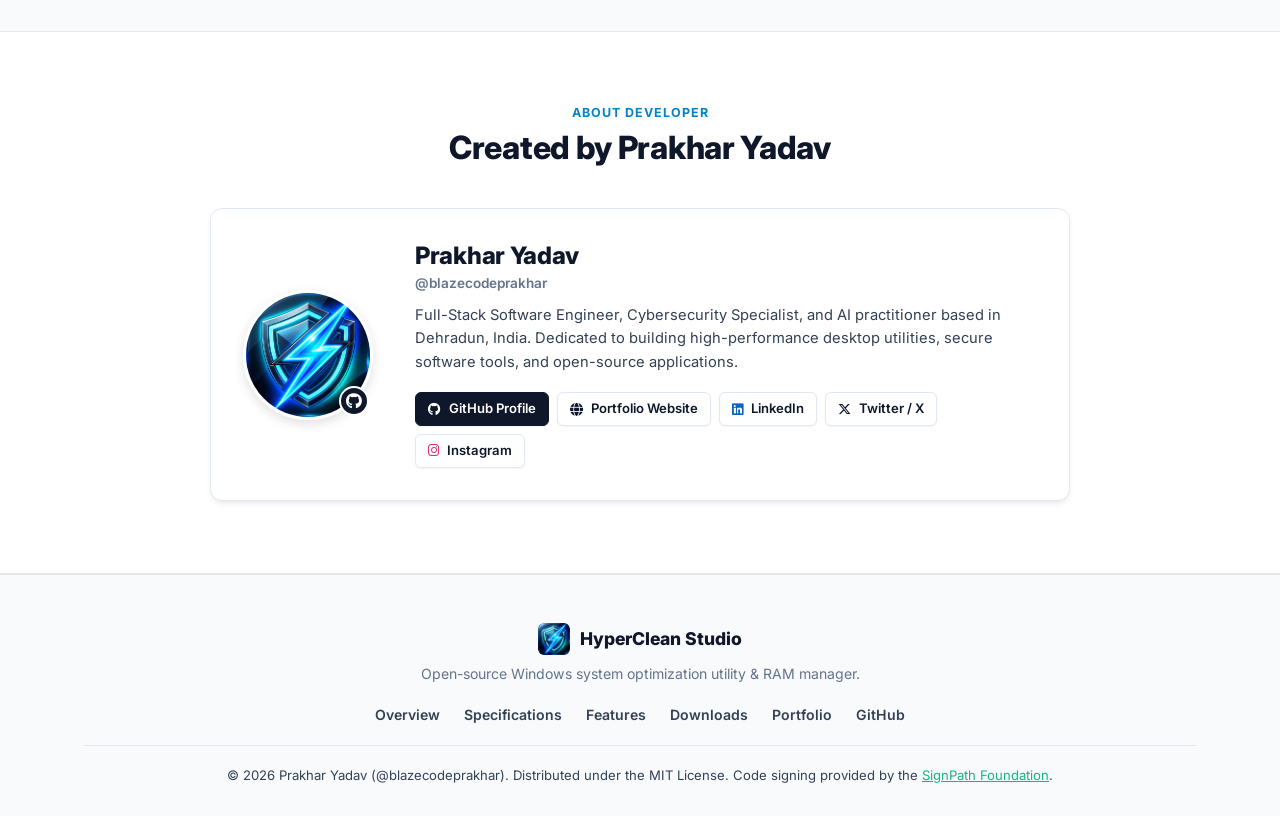
==== commit c06f63d1: "fix(ui): resolve text contrast issue on SignPath notice banner" ====
--- a/index.html
+++ b/index.html
@@ -489,12 +489,12 @@
 
         <!-- Main Featured Downloads -->
         <!-- SignPath Code Signing Notice Banner -->
-        <div class="signpath-notice-box" style="background: rgba(16, 185, 129, 0.08); border: 1px solid rgba(16, 185, 129, 0.3); border-radius: 12px; padding: 16px 20px; margin-bottom: 24px; display: flex; align-items: center; gap: 16px;">
-          <div style="font-size: 24px; color: #10b981; flex-shrink: 0;"><i class="fa-solid fa-shield-check"></i></div>
+        <div class="signpath-notice-box" style="background: #ecfdf5; border: 1px solid #a7f3d0; border-radius: 12px; padding: 16px 20px; margin-bottom: 24px; display: flex; align-items: center; gap: 16px;">
+          <div style="font-size: 24px; color: #059669; flex-shrink: 0;"><i class="fa-solid fa-shield-check"></i></div>
           <div>
-            <h4 style="margin: 0 0 4px 0; font-size: 15px; color: #ffffff; font-weight: 600;">Code Signing & Safety</h4>
-            <p style="margin: 0; font-size: 13px; color: #a1a1aa; line-height: 1.5;">
-              Free code signing for HyperClean Studio executables is provided by the <a href="https://signpath.org/" target="_blank" style="color: #10b981; text-decoration: underline; font-weight: 500;">SignPath Foundation</a> to guarantee build authenticity and protection.
+            <h4 style="margin: 0 0 4px 0; font-size: 15px; color: #065f46; font-weight: 700;">Code Signing & Safety</h4>
+            <p style="margin: 0; font-size: 13.5px; color: #047857; line-height: 1.5;">
+              Free code signing for HyperClean Studio executables is provided by the <a href="https://signpath.org/" target="_blank" style="color: #065f46; text-decoration: underline; font-weight: 700;">SignPath Foundation</a> to guarantee build authenticity and protection.
             </p>
           </div>
         </div>
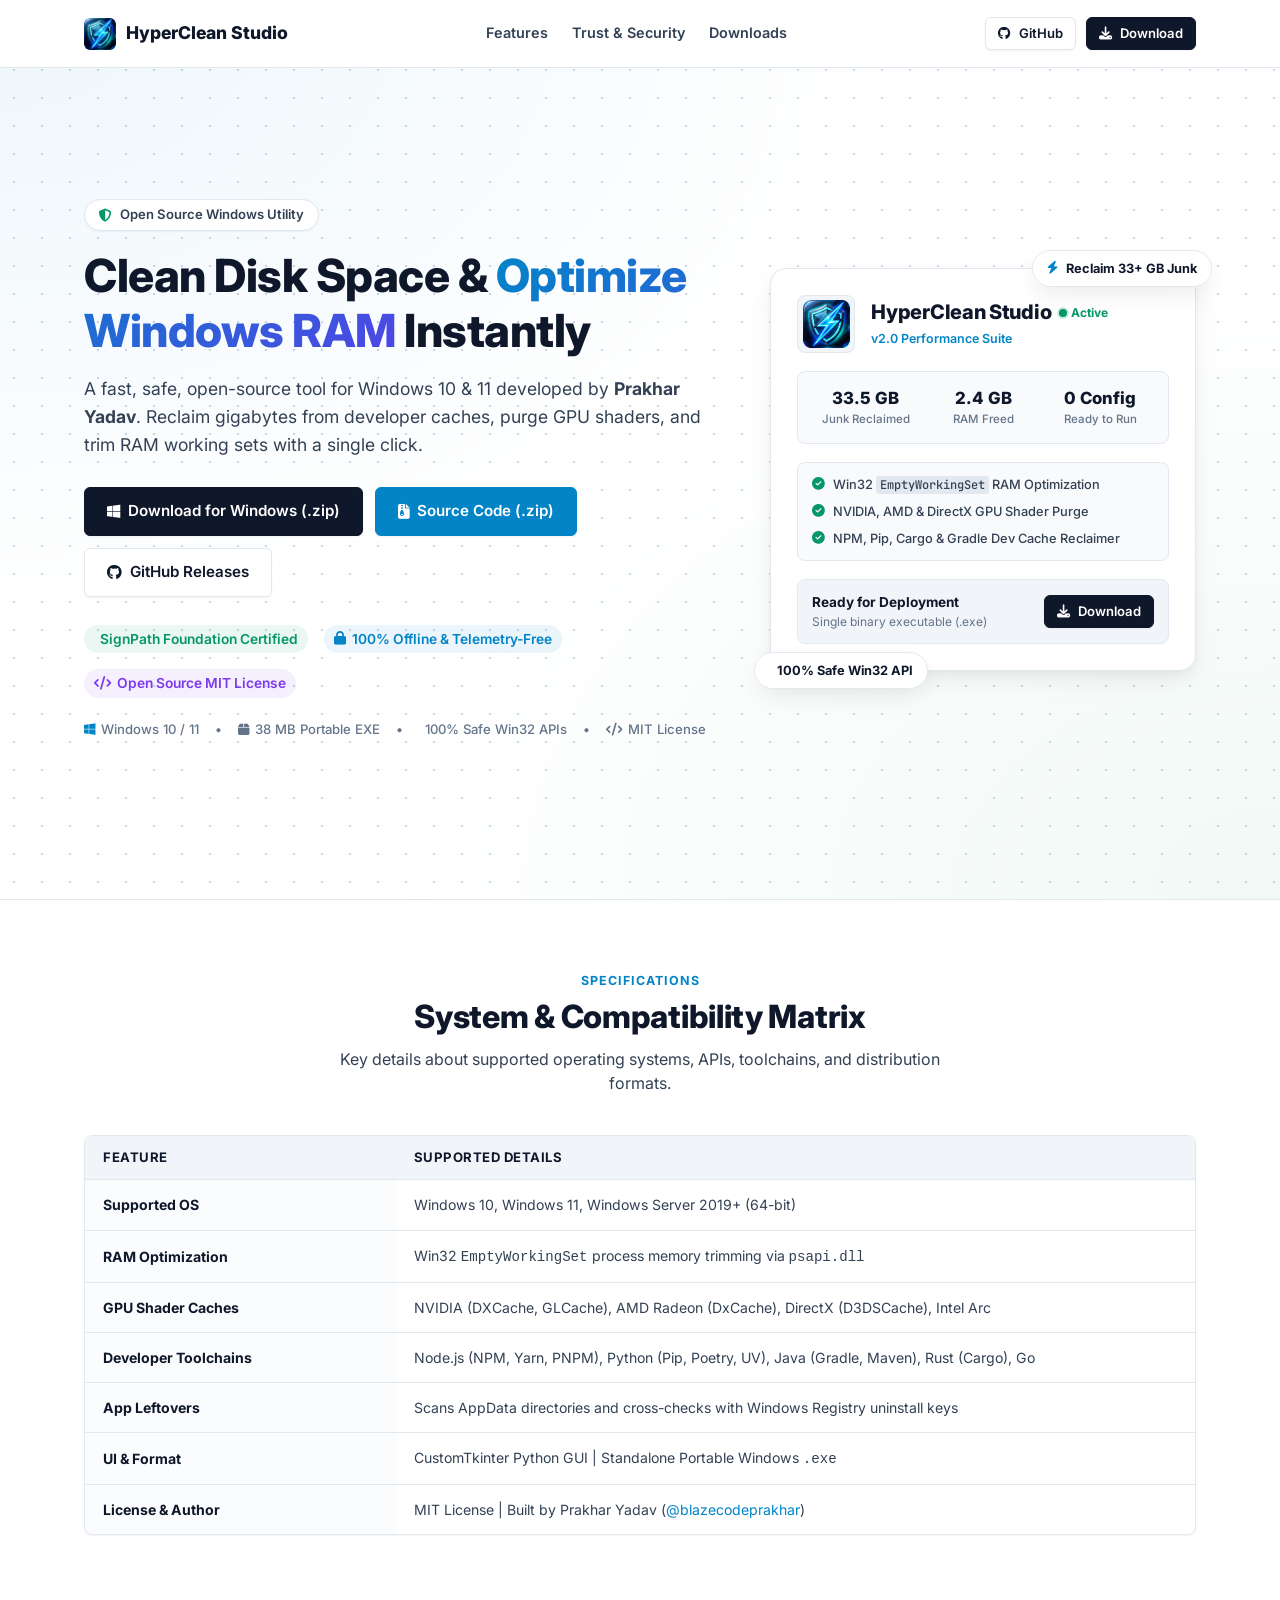
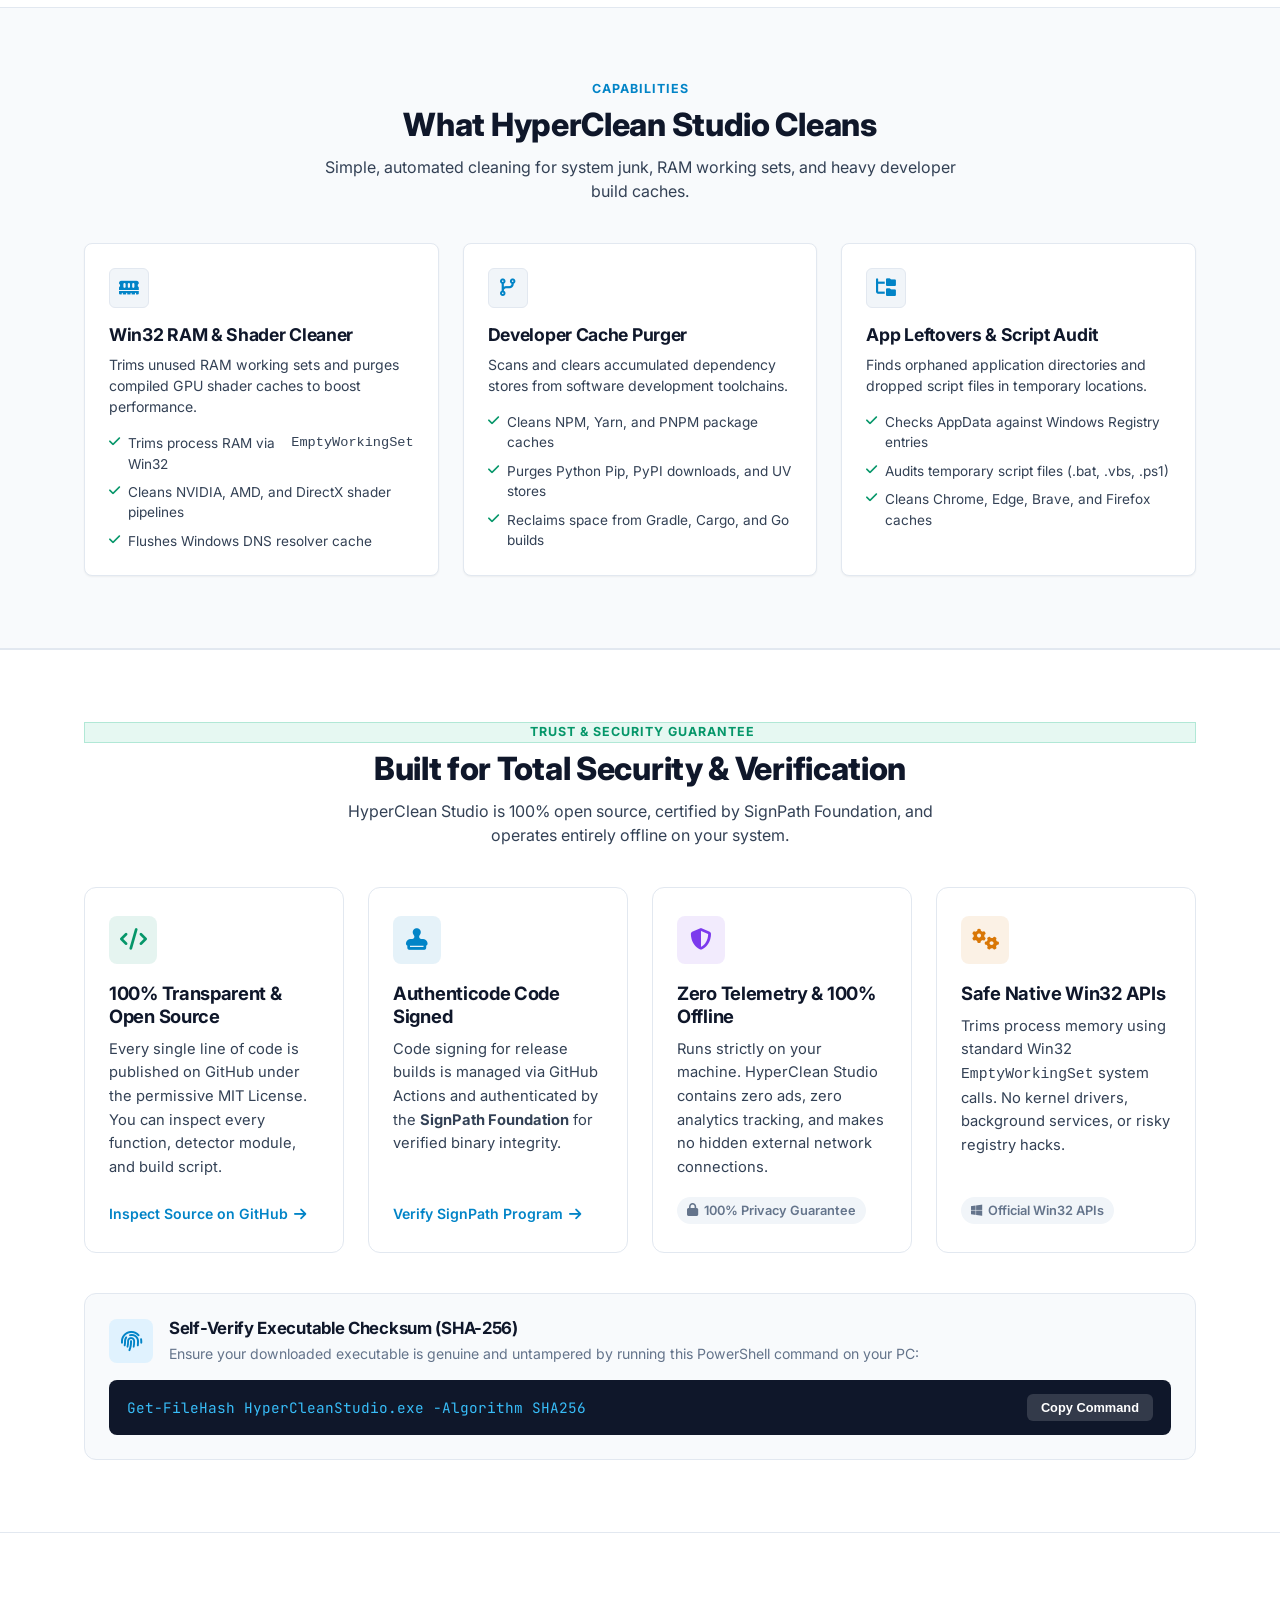
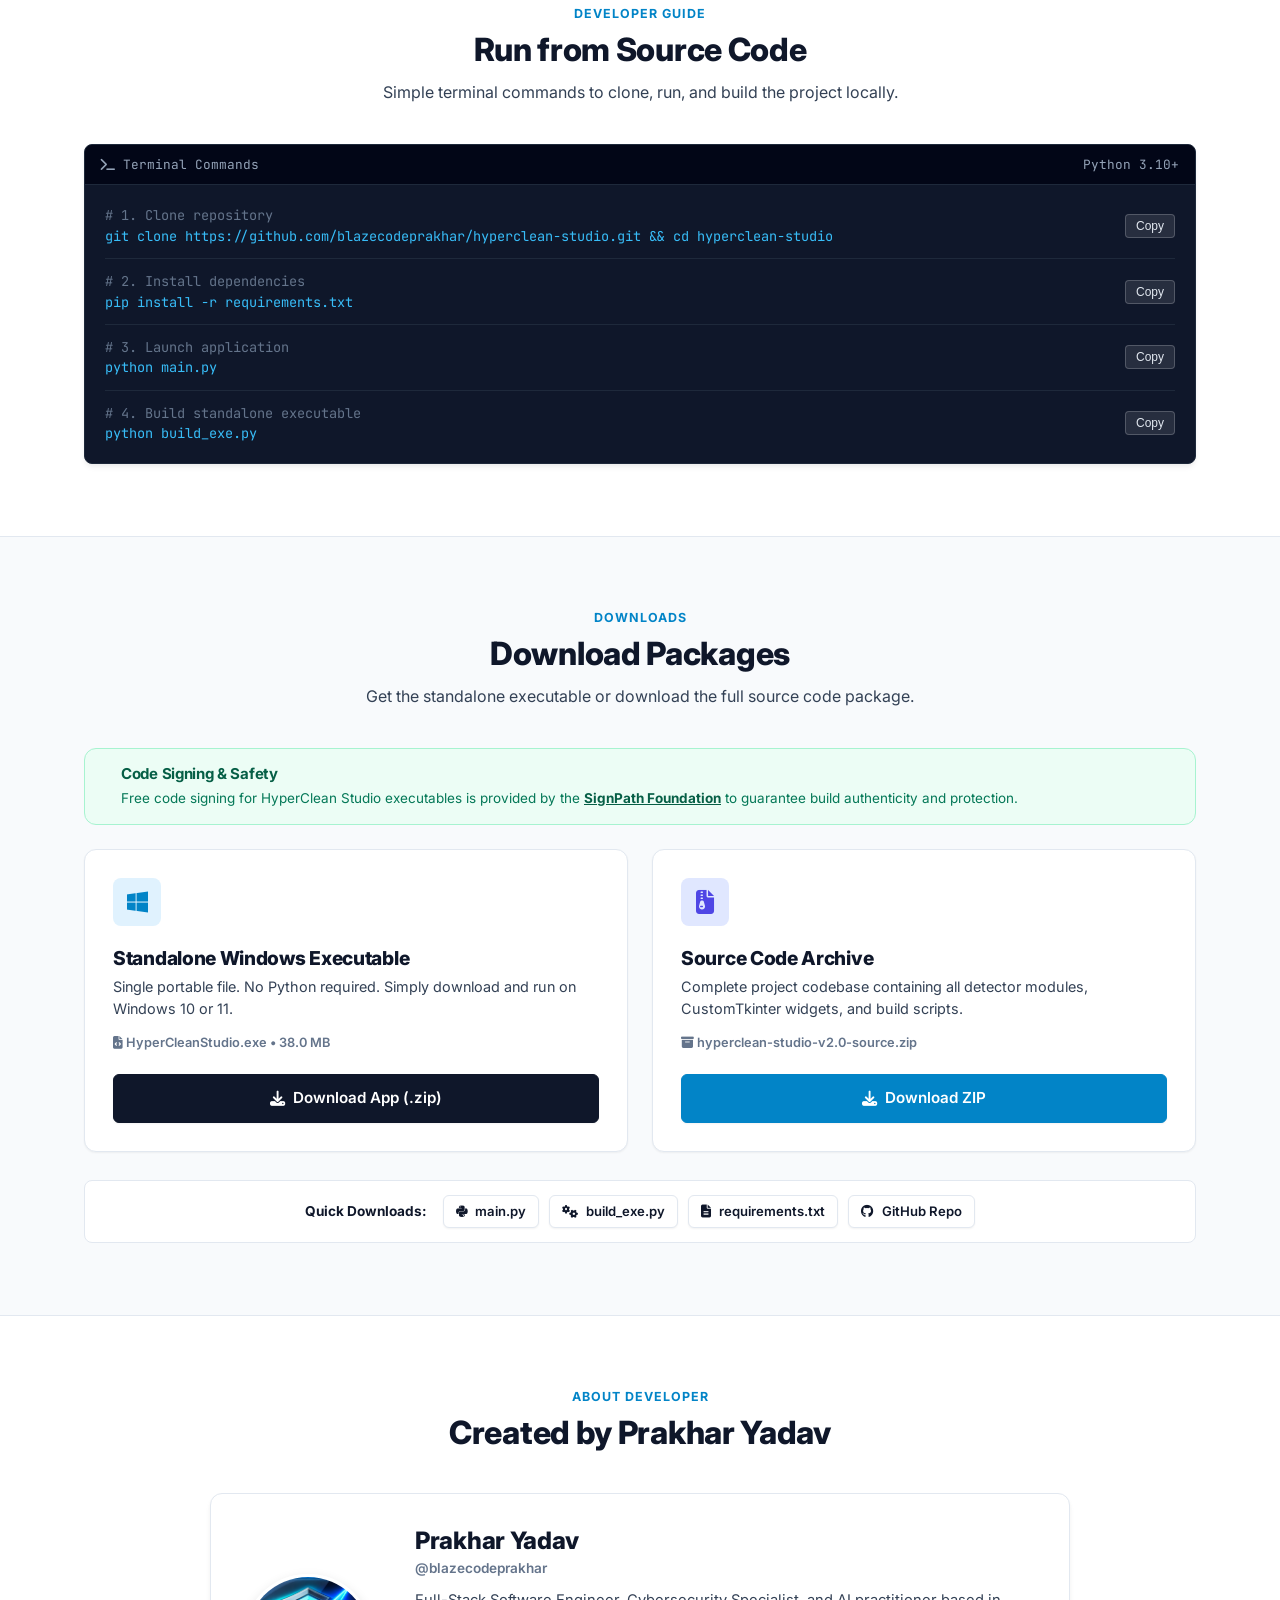
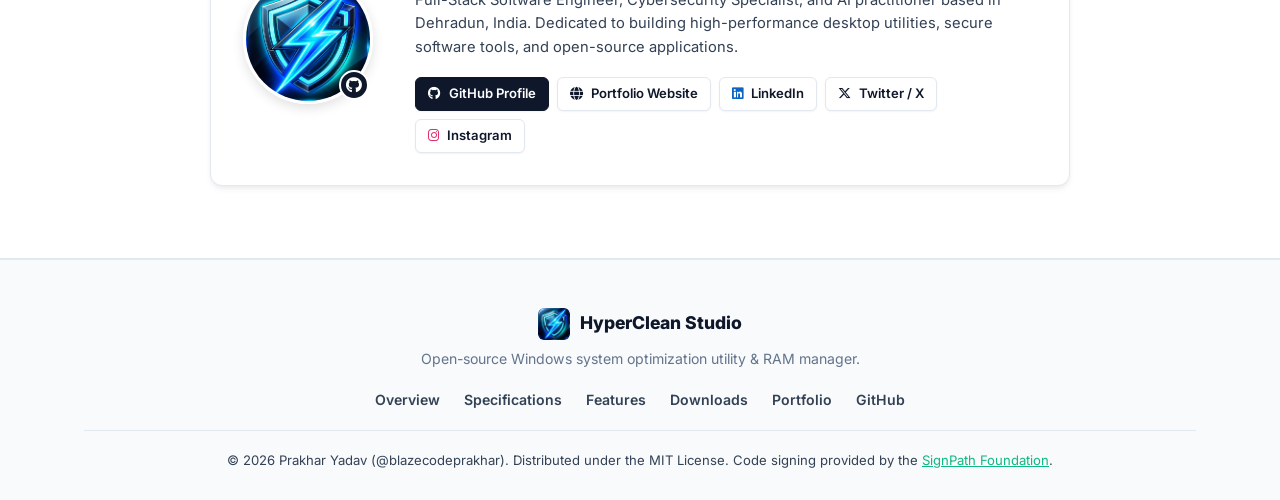
==== commit a6e195e7: "refactor(nav): simplify navbar, remove demo box, and enhance developer SEO keywords" ====
--- a/index.html
+++ b/index.html
@@ -5,10 +5,10 @@
   <meta name="viewport" content="width=device-width, initial-scale=1.0">
   
   <!-- Primary SEO Tags -->
-  <title>HyperClean Studio | Free Open Source Windows Cleaner & RAM Optimizer</title>
-  <meta name="title" content="HyperClean Studio | Free Open Source Windows Cleaner & RAM Optimizer">
-  <meta name="description" content="HyperClean Studio is a free open-source Windows disk cleanup utility and RAM manager created by Prakhar Yadav (@blazecodeprakhar). Reclaim gigabytes from developer caches, purge GPU shader pipelines, and trim RAM working sets.">
-  <meta name="keywords" content="hyperclean studio, windows cleaner, ram optimizer, disk cleanup, dev cache cleaner, npm cache clean, shader cache purge, win32 emptyworkingset, prakhar yadav, blazecodeprakhar, open source windows cleaner, customtkinter python, performance suite">
+  <title>HyperClean Studio | Free Developer Cache Cleaner & Windows RAM Optimizer</title>
+  <meta name="title" content="HyperClean Studio | Free Developer Cache Cleaner & Windows RAM Optimizer">
+  <meta name="description" content="Clean NPM cache, Python Pip, Gradle, Cargo, Go, and VS Code workspace storage on Windows. HyperClean Studio is a free open-source developer cache cleaner and Win32 RAM optimizer by Prakhar Yadav (@blazecodeprakhar).">
+  <meta name="keywords" content="clean npm cache, developer cache cleaner, clear pip cache, clear gradle build cache, cargo cache clean, go build cache clean, vs code workspaceStorage clean, windows dev disk cleaner, open source developer cleaner, pnpm store prune, yarn cache clean, GPU shader cache purge, win32 emptyworkingset, hyperclean studio, prakhar yadav, blazecodeprakhar">
   <meta name="author" content="Prakhar Yadav (blazecodeprakhar)">
   <meta name="robots" content="index, follow, max-image-preview:large, max-snippet:-1, max-video-preview:-1">
   <link rel="canonical" href="https://blazecodeprakhar.github.io/hyperclean-studio/">
@@ -16,16 +16,16 @@
   <!-- Open Graph / Social Sharing -->
   <meta property="og:type" content="website">
   <meta property="og:url" content="https://blazecodeprakhar.github.io/hyperclean-studio/">
-  <meta property="og:title" content="HyperClean Studio | Free Open Source Windows Cleaner & RAM Optimizer">
-  <meta property="og:description" content="Reclaim gigabytes of disk space from developer caches, purge GPU shader pipelines, and trim Windows RAM working sets instantly with HyperClean Studio by Prakhar Yadav.">
+  <meta property="og:title" content="HyperClean Studio | Free Developer Cache Cleaner & Windows RAM Optimizer">
+  <meta property="og:description" content="Reclaim 30+ GB from NPM, Pip, Gradle, Cargo, Go, and VS Code caches. Free open-source developer cache cleaner and Win32 RAM manager by Prakhar Yadav.">
   <meta property="og:image" content="app_icon.png">
   <meta property="og:site_name" content="HyperClean Studio">
 
   <!-- Twitter / X Meta Tags -->
   <meta name="twitter:card" content="summary_large_image">
   <meta name="twitter:url" content="https://blazecodeprakhar.github.io/hyperclean-studio/">
-  <meta name="twitter:title" content="HyperClean Studio | Free Open Source Windows Cleaner & RAM Optimizer">
-  <meta name="twitter:description" content="Reclaim gigabytes of disk space from developer caches, purge GPU shader pipelines, and trim Windows RAM working sets instantly.">
+  <meta name="twitter:title" content="HyperClean Studio | Free Developer Cache Cleaner & Windows RAM Optimizer">
+  <meta name="twitter:description" content="Clean NPM cache, Pip, Gradle, Cargo, and Go build caches instantly on Windows. Free open-source developer tool.">
   <meta name="twitter:image" content="app_icon.png">
   <meta name="twitter:creator" content="@iitzprakhar">
 
@@ -41,30 +41,71 @@
   <script type="application/ld+json">
   {
     "@context": "https://schema.org",
-    "@type": "SoftwareApplication",
-    "name": "HyperClean Studio",
-    "operatingSystem": "Windows 10, Windows 11",
-    "applicationCategory": "UtilitiesApplication",
-    "softwareVersion": "2.0",
-    "description": "HyperClean Studio is an open-source Windows disk cleaner and RAM manager created by Prakhar Yadav (blazecodeprakhar). Reclaim disk space from developer caches, RAM working sets, GPU shader pipelines, and leftover files.",
-    "offers": {
-      "@type": "Offer",
-      "price": "0.00",
-      "priceCurrency": "USD"
-    },
-    "author": {
-      "@type": "Person",
-      "name": "Prakhar Yadav",
-      "alternateName": "blazecodeprakhar",
-      "url": "https://blazecodeprakhar.netlify.app",
-      "sameAs": [
-        "https://github.com/blazecodeprakhar",
-        "https://www.linkedin.com/in/prakhar-yadav096/",
-        "https://x.com/iitzprakhar"
-      ]
-    },
-    "downloadUrl": "https://github.com/blazecodeprakhar/hyperclean-studio",
-    "license": "https://opensource.org/licenses/MIT"
+    "@graph": [
+      {
+        "@type": "SoftwareApplication",
+        "name": "HyperClean Studio",
+        "operatingSystem": "Windows 10, Windows 11, Windows Server",
+        "applicationCategory": "UtilitiesApplication",
+        "softwareVersion": "2.0",
+        "description": "HyperClean Studio is an open-source Windows developer cache cleaner and RAM manager created by Prakhar Yadav (blazecodeprakhar). Reclaim disk space from NPM, Pip, Gradle, Cargo, Go, VS Code workspace storage, and GPU shader caches.",
+        "offers": {
+          "@type": "Offer",
+          "price": "0.00",
+          "priceCurrency": "USD"
+        },
+        "author": {
+          "@type": "Person",
+          "name": "Prakhar Yadav",
+          "alternateName": "blazecodeprakhar",
+          "url": "https://blazecodeprakhar.netlify.app",
+          "sameAs": [
+            "https://github.com/blazecodeprakhar",
+            "https://www.linkedin.com/in/prakhar-yadav096/",
+            "https://x.com/iitzprakhar"
+          ]
+        },
+        "downloadUrl": "https://github.com/blazecodeprakhar/hyperclean-studio",
+        "license": "https://opensource.org/licenses/MIT"
+      },
+      {
+        "@type": "FAQPage",
+        "mainEntity": [
+          {
+            "@type": "Question",
+            "name": "How do I clean NPM, Yarn, and PNPM package caches on Windows?",
+            "acceptedAnswer": {
+              "@type": "Answer",
+              "text": "HyperClean Studio automatically scans %AppData%\\npm-cache, %LocalAppData%\\Yarn\\Cache, and %LocalAppData%\\pnpm\\store, allowing you to reclaim gigabytes of orphaned JavaScript package tarballs with one click."
+            }
+          },
+          {
+            "@type": "Question",
+            "name": "How do I clear Python Pip, Poetry, and UV caches on Windows?",
+            "acceptedAnswer": {
+              "@type": "Answer",
+              "text": "HyperClean Studio targets %LocalAppData%\\pip\\Cache, PyPI HTTP downloads, Poetry cache, and UV package stores to clean accumulated wheel files and binary distributions."
+            }
+          },
+          {
+            "@type": "Question",
+            "name": "How do I free up disk space from VS Code workspaceStorage?",
+            "acceptedAnswer": {
+              "@type": "Answer",
+              "text": "VS Code accumulates gigabytes of cached extension data in %AppData%\\Code\\User\\workspaceStorage. HyperClean Studio safely audits and purges obsolete workspace states."
+            }
+          },
+          {
+            "@type": "Question",
+            "name": "Is it safe to clear Gradle, Cargo, and Go build caches?",
+            "acceptedAnswer": {
+              "@type": "Answer",
+              "text": "Yes. Build caches in .gradle/caches, .cargo/registry, and go-build store temporary downloaded artifacts that can be safely deleted and regenerated on demand."
+            }
+          }
+        ]
+      }
+    ]
   }
   </script>
 </head>
@@ -80,30 +121,18 @@
 
       <nav class="nav-menu" id="nav-menu">
         <ul class="nav-links">
-          <li><a href="#overview">Overview</a></li>
-          <li><a href="#specifications">Specifications</a></li>
           <li><a href="#features">Features</a></li>
           <li><a href="#trust">Trust & Security</a></li>
-          <li><a href="#cli">Build Guide</a></li>
           <li><a href="#downloads">Downloads</a></li>
-          <li><a href="#author">Author</a></li>
         </ul>
-        <div class="nav-mobile-actions">
-          <a href="https://github.com/blazecodeprakhar/hyperclean-studio" target="_blank" class="btn btn-secondary btn-sm" aria-label="View on GitHub">
-            <i class="fa-brands fa-github"></i> GitHub
-          </a>
-          <a href="HyperCleanStudio-v2.0.zip" download="HyperCleanStudio-v2.0.zip" class="btn btn-primary btn-sm download-exe-trigger" aria-label="Download Windows Executable ZIP">
-            <i class="fa-brands fa-windows"></i> Download App (.zip)
-          </a>
-        </div>
       </nav>
 
       <div class="nav-actions">
         <a href="https://github.com/blazecodeprakhar/hyperclean-studio" target="_blank" class="btn btn-secondary btn-sm" aria-label="View on GitHub">
           <i class="fa-brands fa-github"></i> GitHub
         </a>
-        <a href="HyperCleanStudio-v2.0.zip" download="HyperCleanStudio-v2.0.zip" class="btn btn-primary btn-sm download-exe-trigger" aria-label="Download Windows Executable ZIP">
-          <i class="fa-brands fa-windows"></i> Download App (.zip)
+        <a href="HyperCleanStudio-v2.0.zip" download="HyperCleanStudio-v2.0.zip" class="btn btn-primary btn-sm download-exe-trigger" aria-label="Download App">
+          <i class="fa-solid fa-download"></i> Download
         </a>
       </div>
 
@@ -337,28 +366,6 @@
               <li><i class="fa-solid fa-check"></i> Audits temporary script files (.bat, .vbs, .ps1)</li>
               <li><i class="fa-solid fa-check"></i> Cleans Chrome, Edge, Brave, and Firefox caches</li>
             </ul>
-          </article>
-        </div>
-
-        <!-- Simulation Scan Box -->
-        <div class="demo-box">
-          <div class="demo-top">
-            <div>
-              <h4>Interactive Detector Simulation</h4>
-              <p>Test the detection algorithm directly in your browser.</p>
-            </div>
-            <button class="btn btn-primary btn-sm" id="start-demo-btn" aria-label="Run Simulation">
-              <i class="fa-solid fa-play"></i> Run Simulation
-            </button>
-          </div>
-
-          <div class="progress-bar">
-            <div class="progress-fill" id="demo-progress-fill"></div>
-          </div>
-
-          <div class="demo-terminal" id="demo-terminal">
-            <div style="color: #64748b;">Click "Run Simulation" to execute the detection scan pipeline...</div>
-          </div>
         </div>
       </div>
     </section>
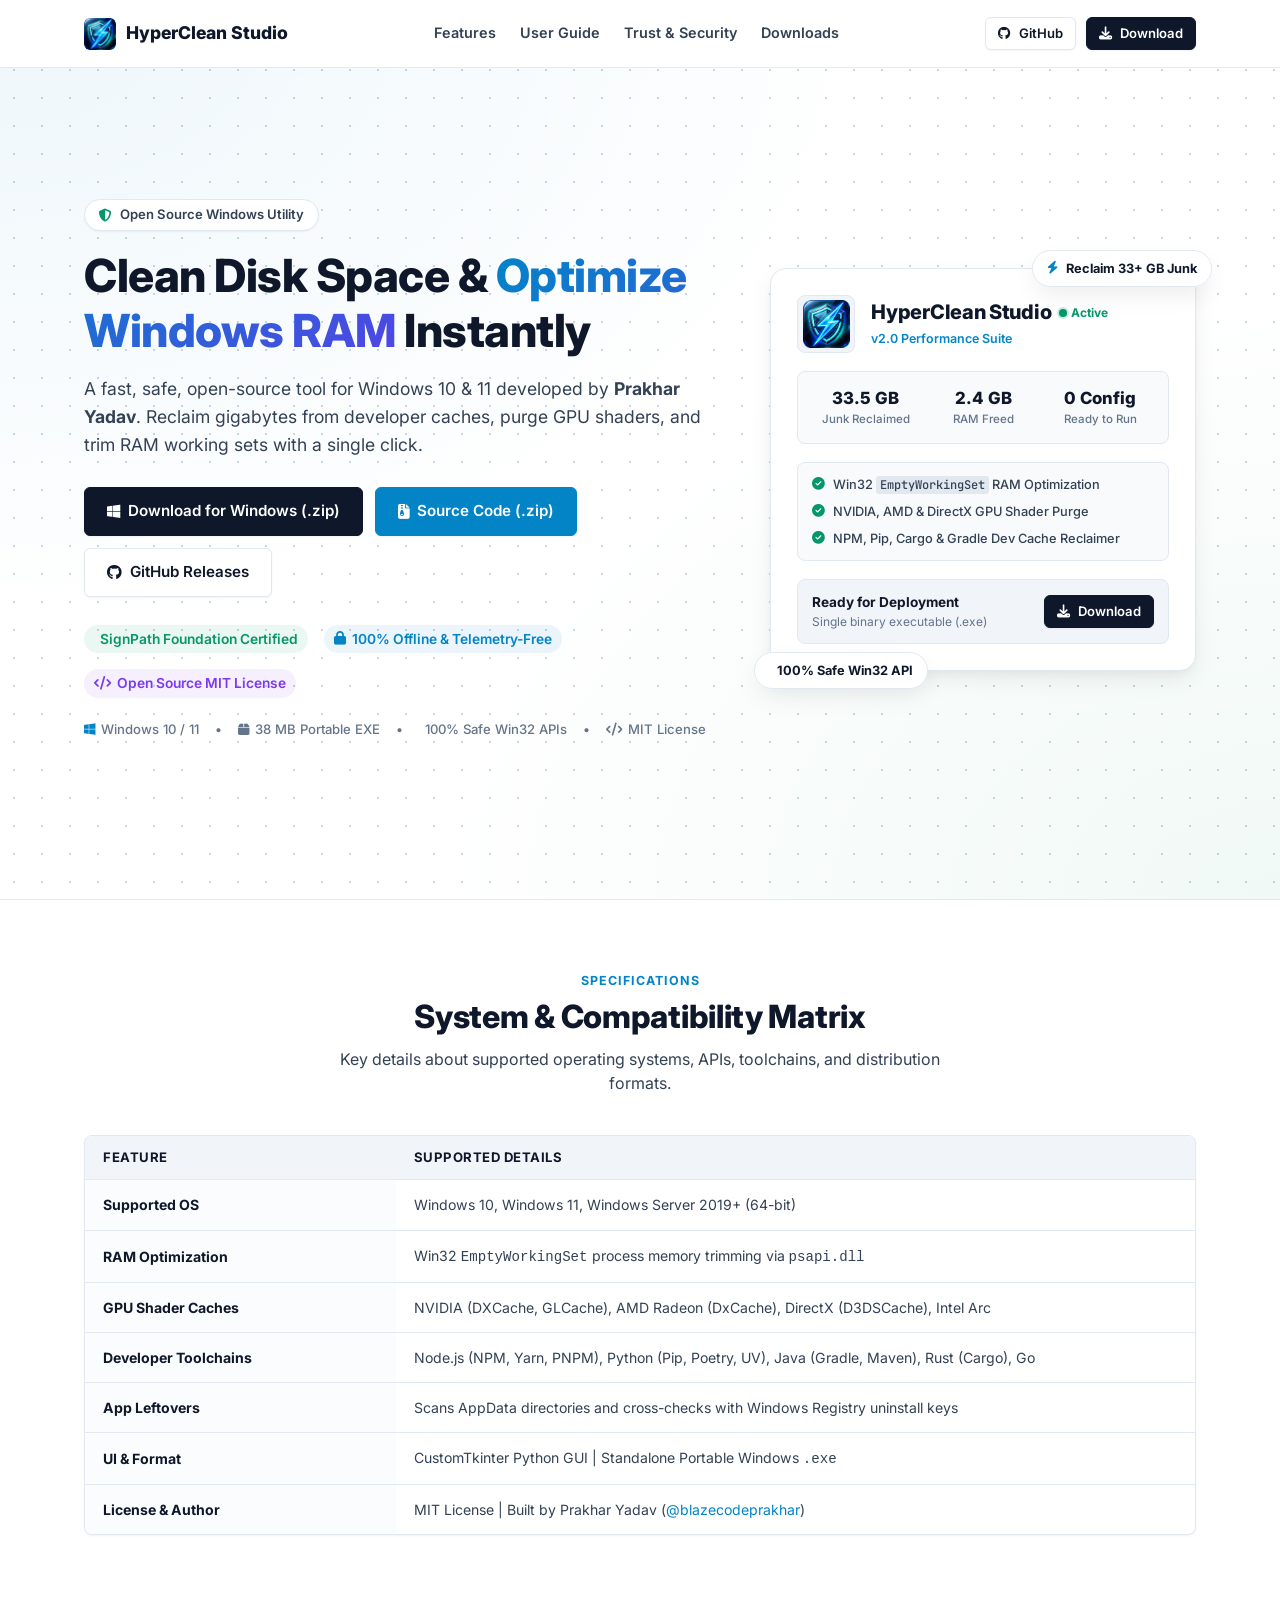
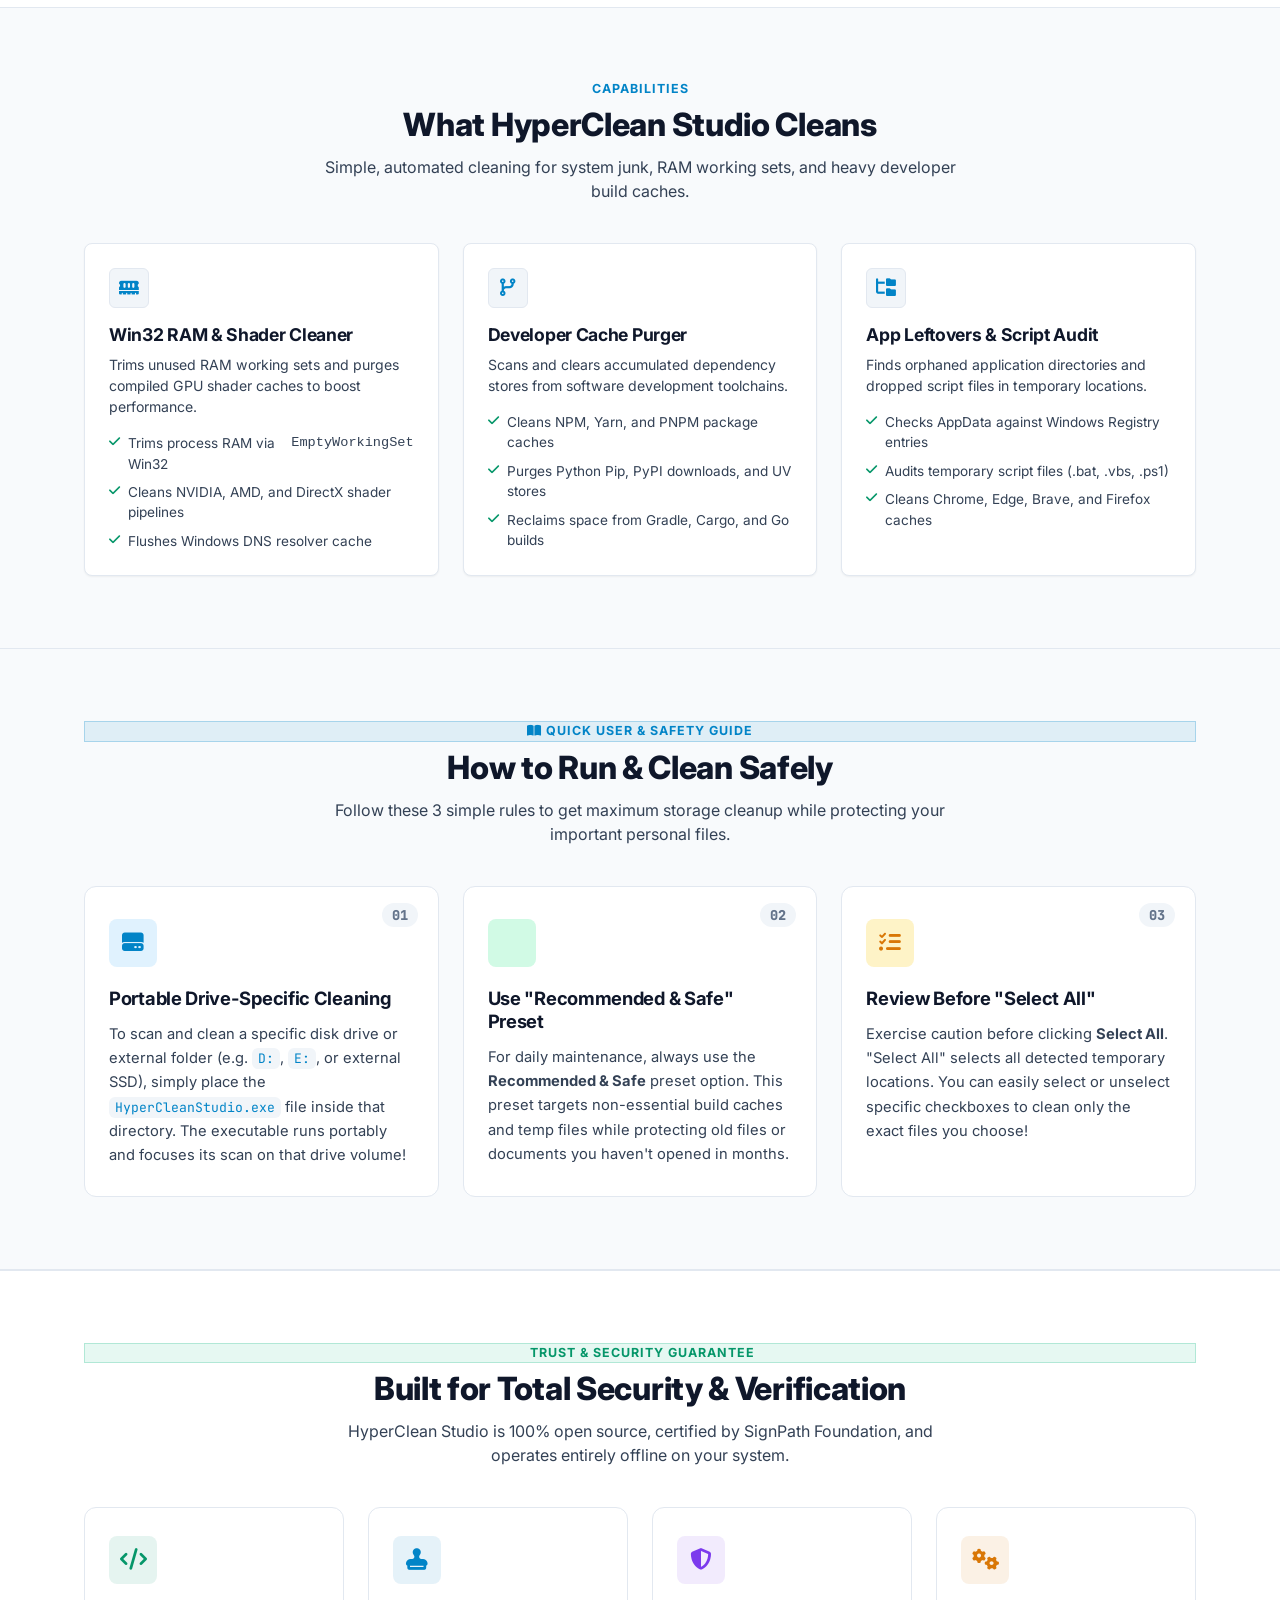
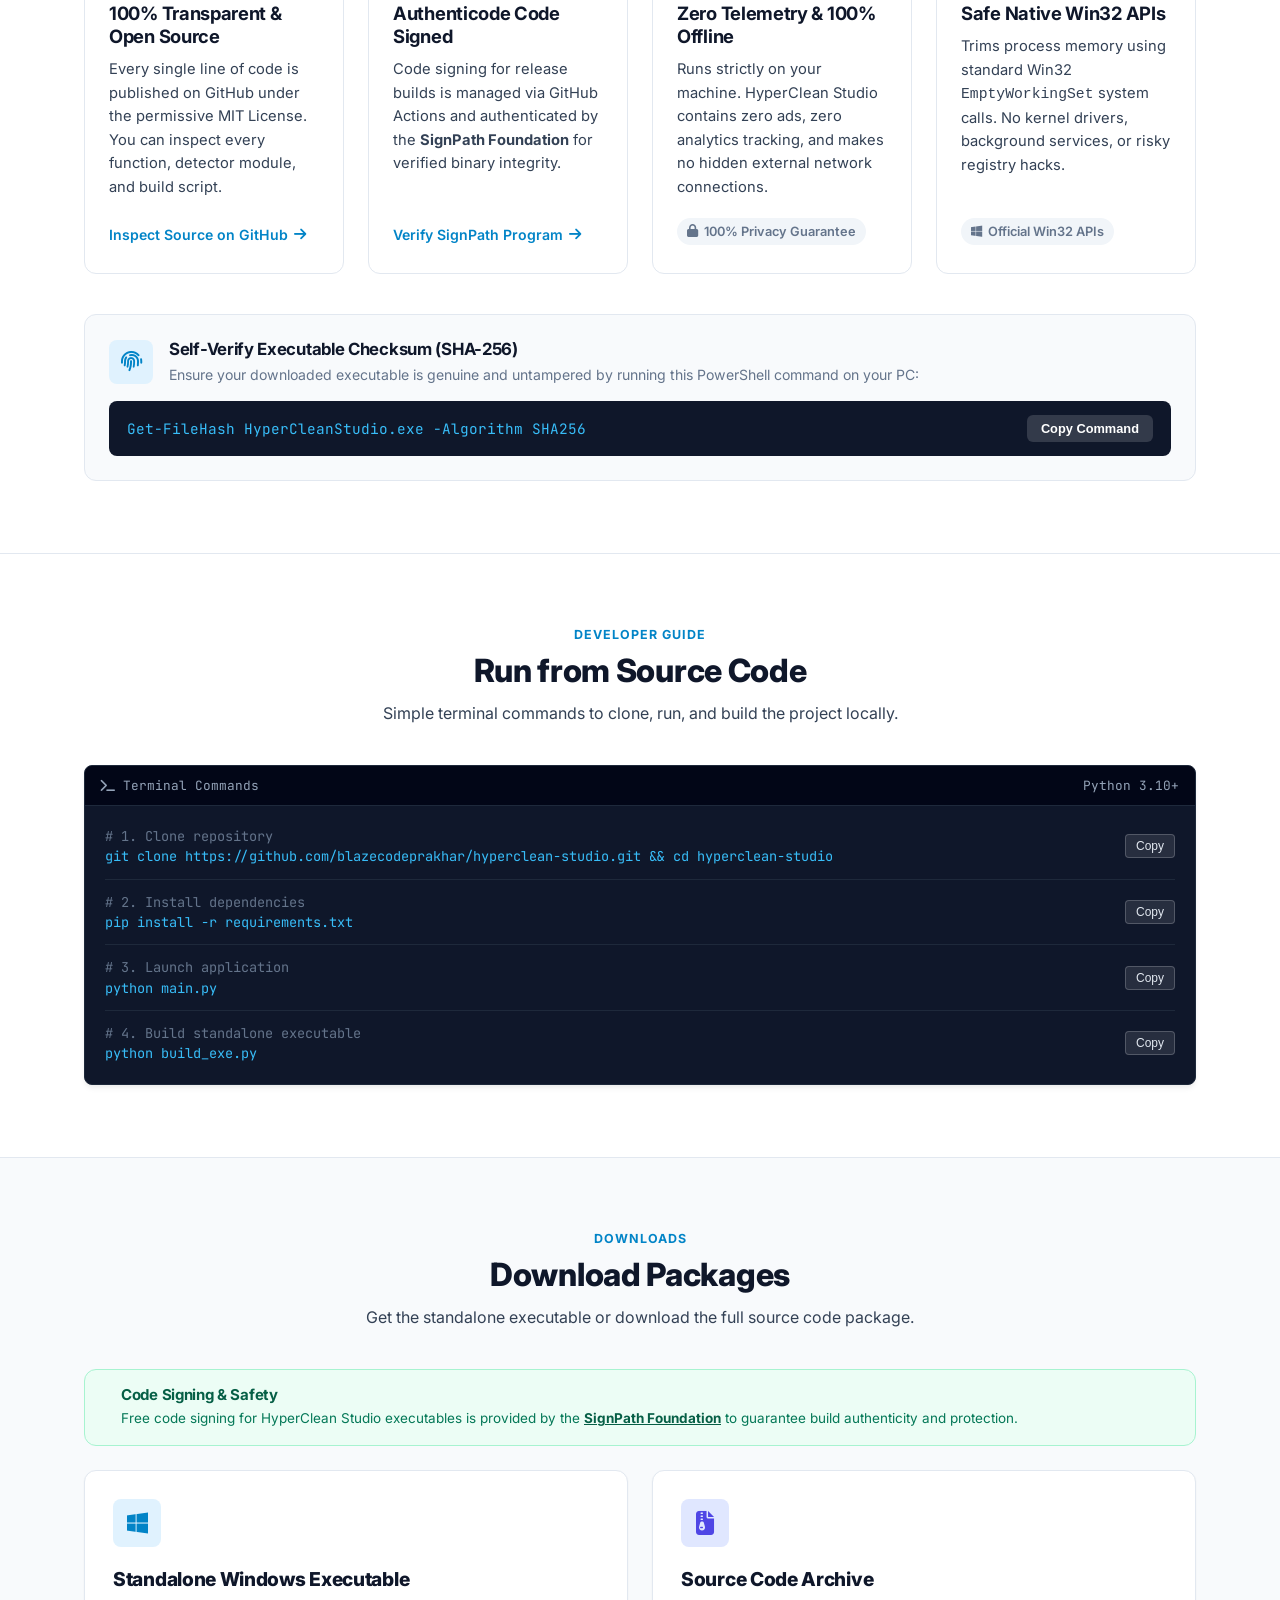
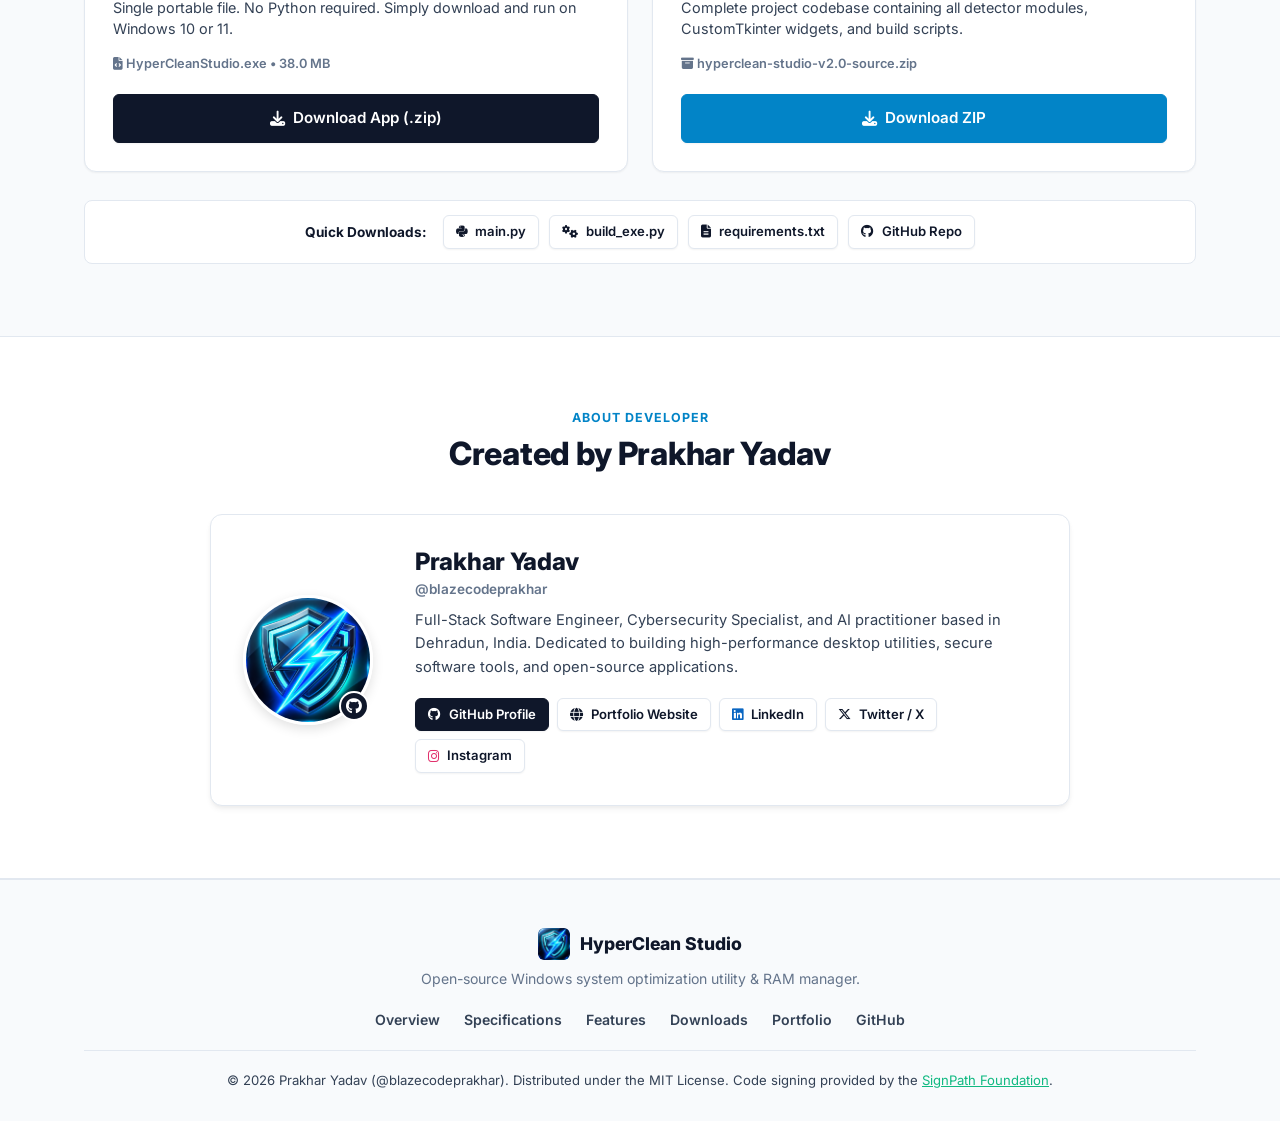
==== commit 6ad45f03: "docs: add Quick User & Safety Guide on website featuring portable drive scanning & safe preset tips" ====
--- a/index.html
+++ b/index.html
@@ -122,6 +122,7 @@
       <nav class="nav-menu" id="nav-menu">
         <ul class="nav-links">
           <li><a href="#features">Features</a></li>
+          <li><a href="#guide">User Guide</a></li>
           <li><a href="#trust">Trust & Security</a></li>
           <li><a href="#downloads">Downloads</a></li>
         </ul>
@@ -370,6 +371,57 @@
       </div>
     </section>
 
+    <!-- Quick User & Safety Guide -->
+    <section class="section section-alt" id="guide">
+      <div class="container">
+        <div class="section-header text-center">
+          <span class="section-tag" style="background: rgba(2, 132, 199, 0.1); color: var(--accent-blue); border: 1px solid rgba(2, 132, 199, 0.25);">
+            <i class="fa-solid fa-book-open"></i> QUICK USER & SAFETY GUIDE
+          </span>
+          <h2 class="section-title">How to Run & Clean Safely</h2>
+          <p class="section-desc">Follow these 3 simple rules to get maximum storage cleanup while protecting your important personal files.</p>
+        </div>
+
+        <div class="guide-cards-grid">
+          <!-- Step 1 Card -->
+          <div class="guide-card">
+            <div class="guide-step-badge">01</div>
+            <div class="guide-card-icon" style="color: #0284c7; background: #e0f2fe;">
+              <i class="fa-solid fa-hard-drive"></i>
+            </div>
+            <h3>Portable Drive-Specific Cleaning</h3>
+            <p>
+              To scan and clean a specific disk drive or external folder (e.g. <code>D:</code>, <code>E:</code>, or external SSD), simply place the <code>HyperCleanStudio.exe</code> file inside that directory. The executable runs portably and focuses its scan on that drive volume!
+            </p>
+          </div>
+
+          <!-- Step 2 Card -->
+          <div class="guide-card">
+            <div class="guide-step-badge">02</div>
+            <div class="guide-card-icon" style="color: #059669; background: #d1fae5;">
+              <i class="fa-solid fa-shield-check"></i>
+            </div>
+            <h3>Use "Recommended & Safe" Preset</h3>
+            <p>
+              For daily maintenance, always use the <strong>Recommended & Safe</strong> preset option. This preset targets non-essential build caches and temp files while protecting old files or documents you haven't opened in months.
+            </p>
+          </div>
+
+          <!-- Step 3 Card -->
+          <div class="guide-card">
+            <div class="guide-step-badge">03</div>
+            <div class="guide-card-icon" style="color: #d97706; background: #fef3c7;">
+              <i class="fa-solid fa-list-check"></i>
+            </div>
+            <h3>Review Before "Select All"</h3>
+            <p>
+              Exercise caution before clicking <strong>Select All</strong>. "Select All" selects all detected temporary locations. You can easily select or unselect specific checkboxes to clean only the exact files you choose!
+            </p>
+          </div>
+        </div>
+      </div>
+    </section>
+
     <!-- Trust & Security Center -->
     <section class="section section-trust" id="trust">
       <div class="container">
--- a/styles.css
+++ b/styles.css
@@ -1497,3 +1497,75 @@
   background: rgba(255, 255, 255, 0.25);
 }
 
+/* User & Safety Guide Component Styles */
+.guide-cards-grid {
+  display: grid;
+  grid-template-columns: repeat(auto-fit, minmax(280px, 1fr));
+  gap: 24px;
+}
+
+.guide-card {
+  position: relative;
+  background: var(--bg-card);
+  border: 1px solid var(--border-color);
+  border-radius: var(--radius-lg);
+  padding: 32px 24px 28px 24px;
+  display: flex;
+  flex-direction: column;
+  transition: transform 0.25s ease, box-shadow 0.25s ease, border-color 0.25s ease;
+}
+
+.guide-card:hover {
+  transform: translateY(-4px);
+  box-shadow: var(--shadow-lg);
+  border-color: var(--border-dark);
+}
+
+.guide-step-badge {
+  position: absolute;
+  top: 16px;
+  right: 20px;
+  font-family: var(--font-mono);
+  font-size: 0.85rem;
+  font-weight: 800;
+  color: var(--text-muted);
+  background: var(--bg-subtle);
+  padding: 2px 10px;
+  border-radius: 12px;
+}
+
+.guide-card-icon {
+  width: 48px;
+  height: 48px;
+  border-radius: var(--radius-md);
+  display: flex;
+  align-items: center;
+  justify-content: center;
+  font-size: 1.35rem;
+  margin-bottom: 20px;
+}
+
+.guide-card h3 {
+  font-size: 1.15rem;
+  font-weight: 700;
+  color: var(--text-primary);
+  margin-bottom: 12px;
+}
+
+.guide-card p {
+  font-size: 0.92rem;
+  color: var(--text-secondary);
+  line-height: 1.65;
+  margin: 0;
+}
+
+.guide-card code {
+  background: var(--bg-subtle);
+  color: var(--accent-blue);
+  font-family: var(--font-mono);
+  font-size: 0.82rem;
+  padding: 2px 6px;
+  border-radius: var(--radius-sm);
+}
+
+
